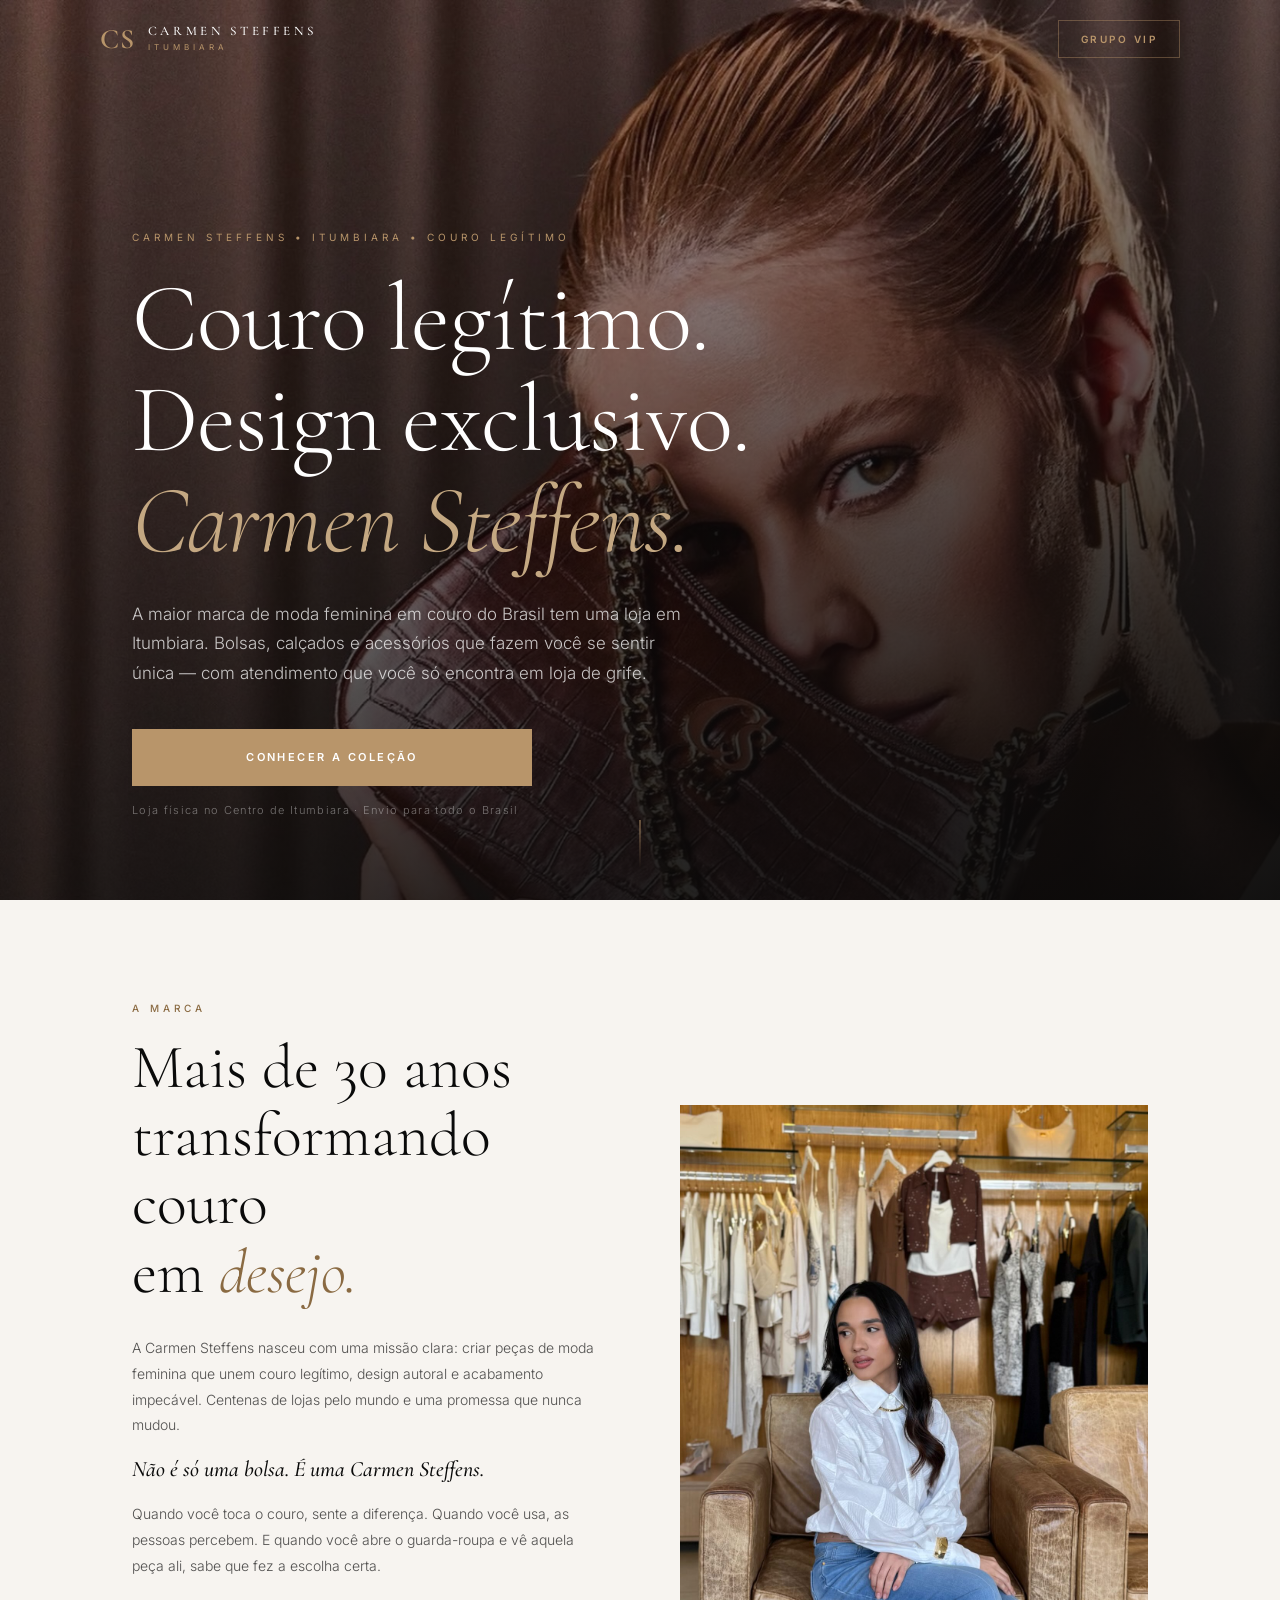
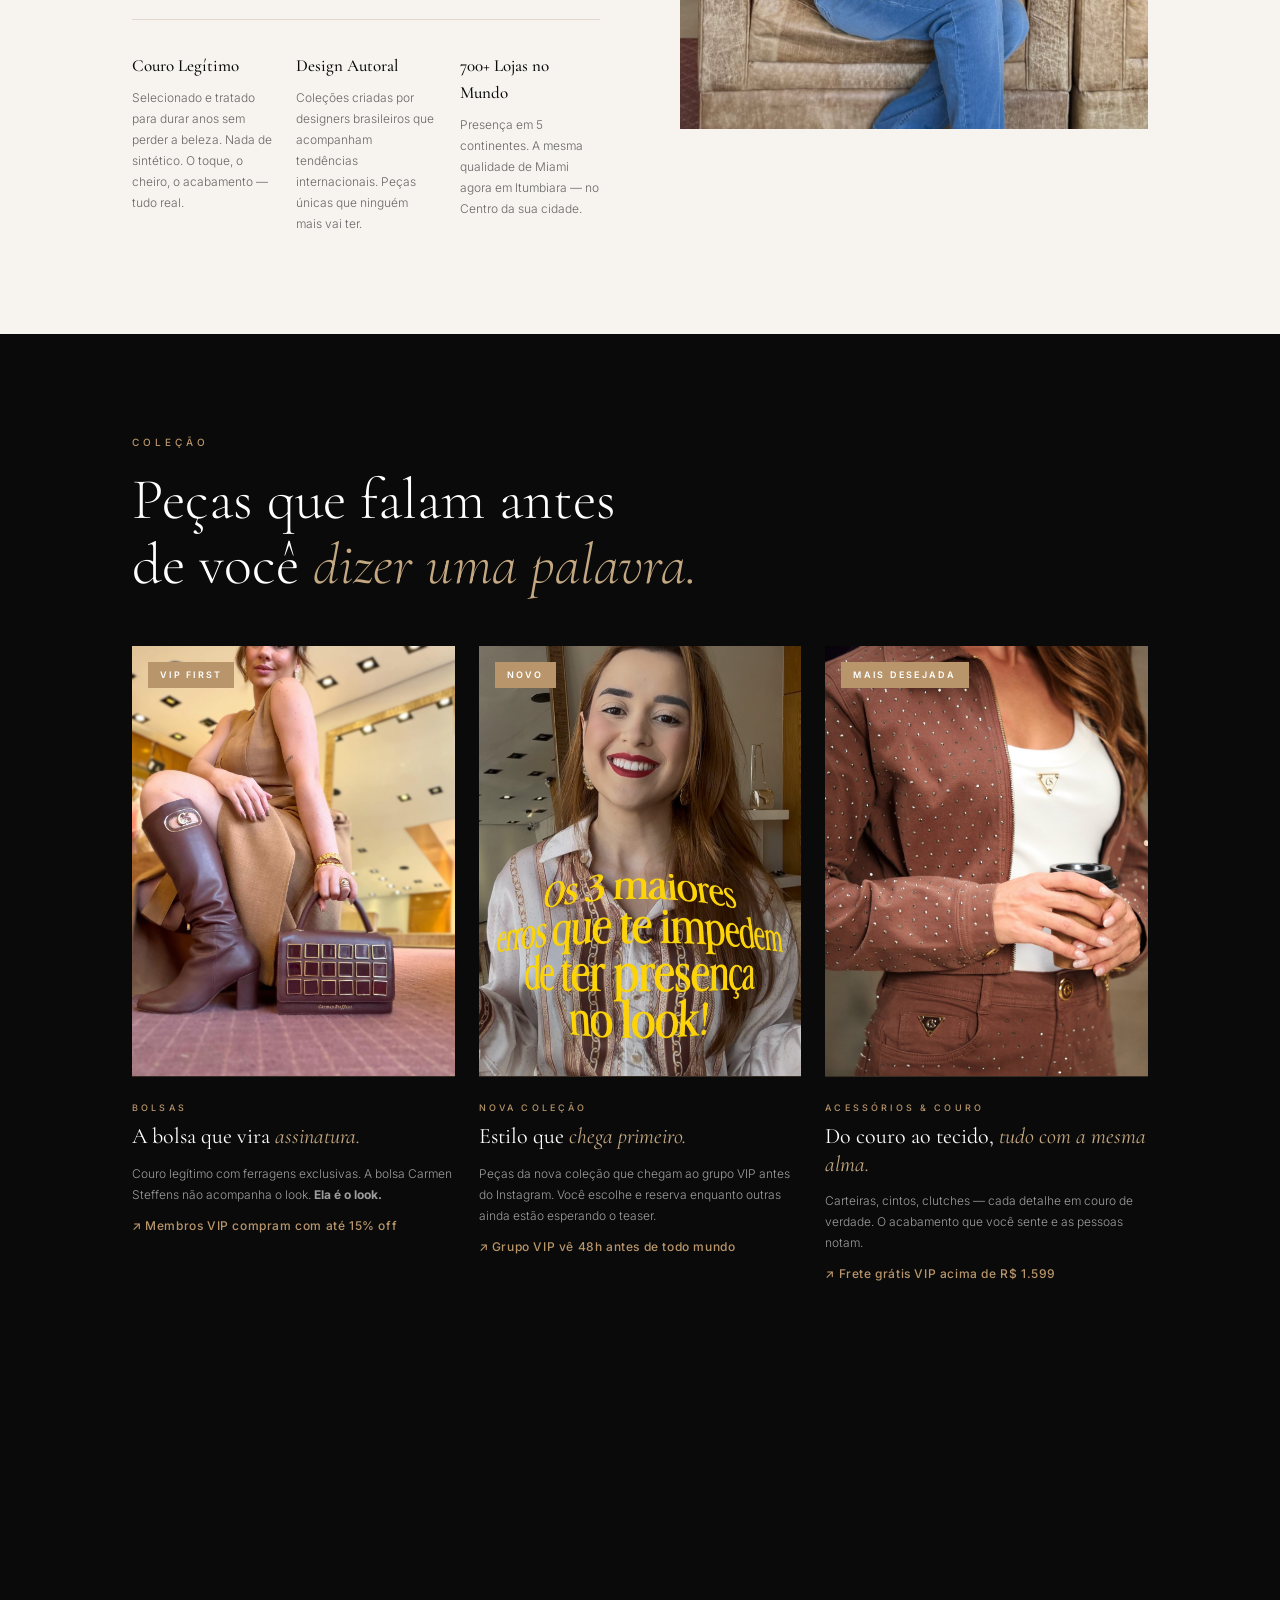
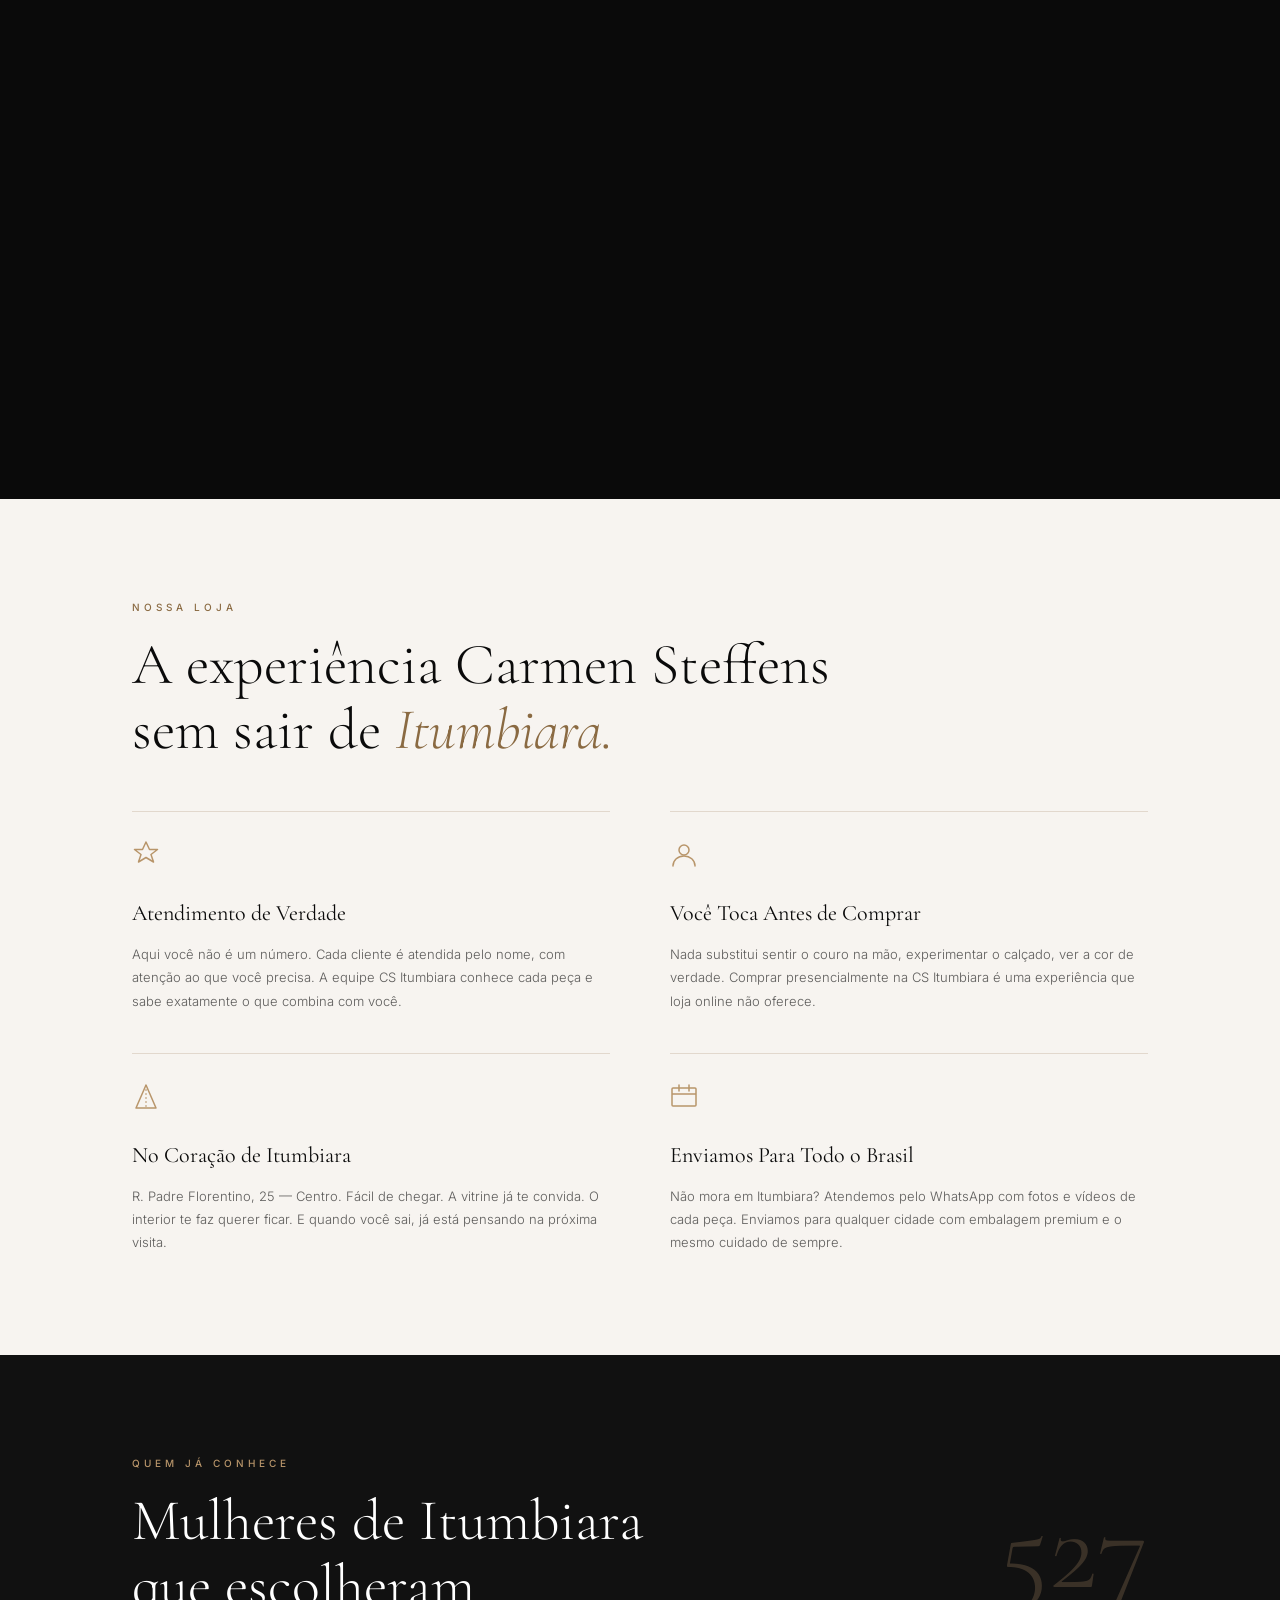
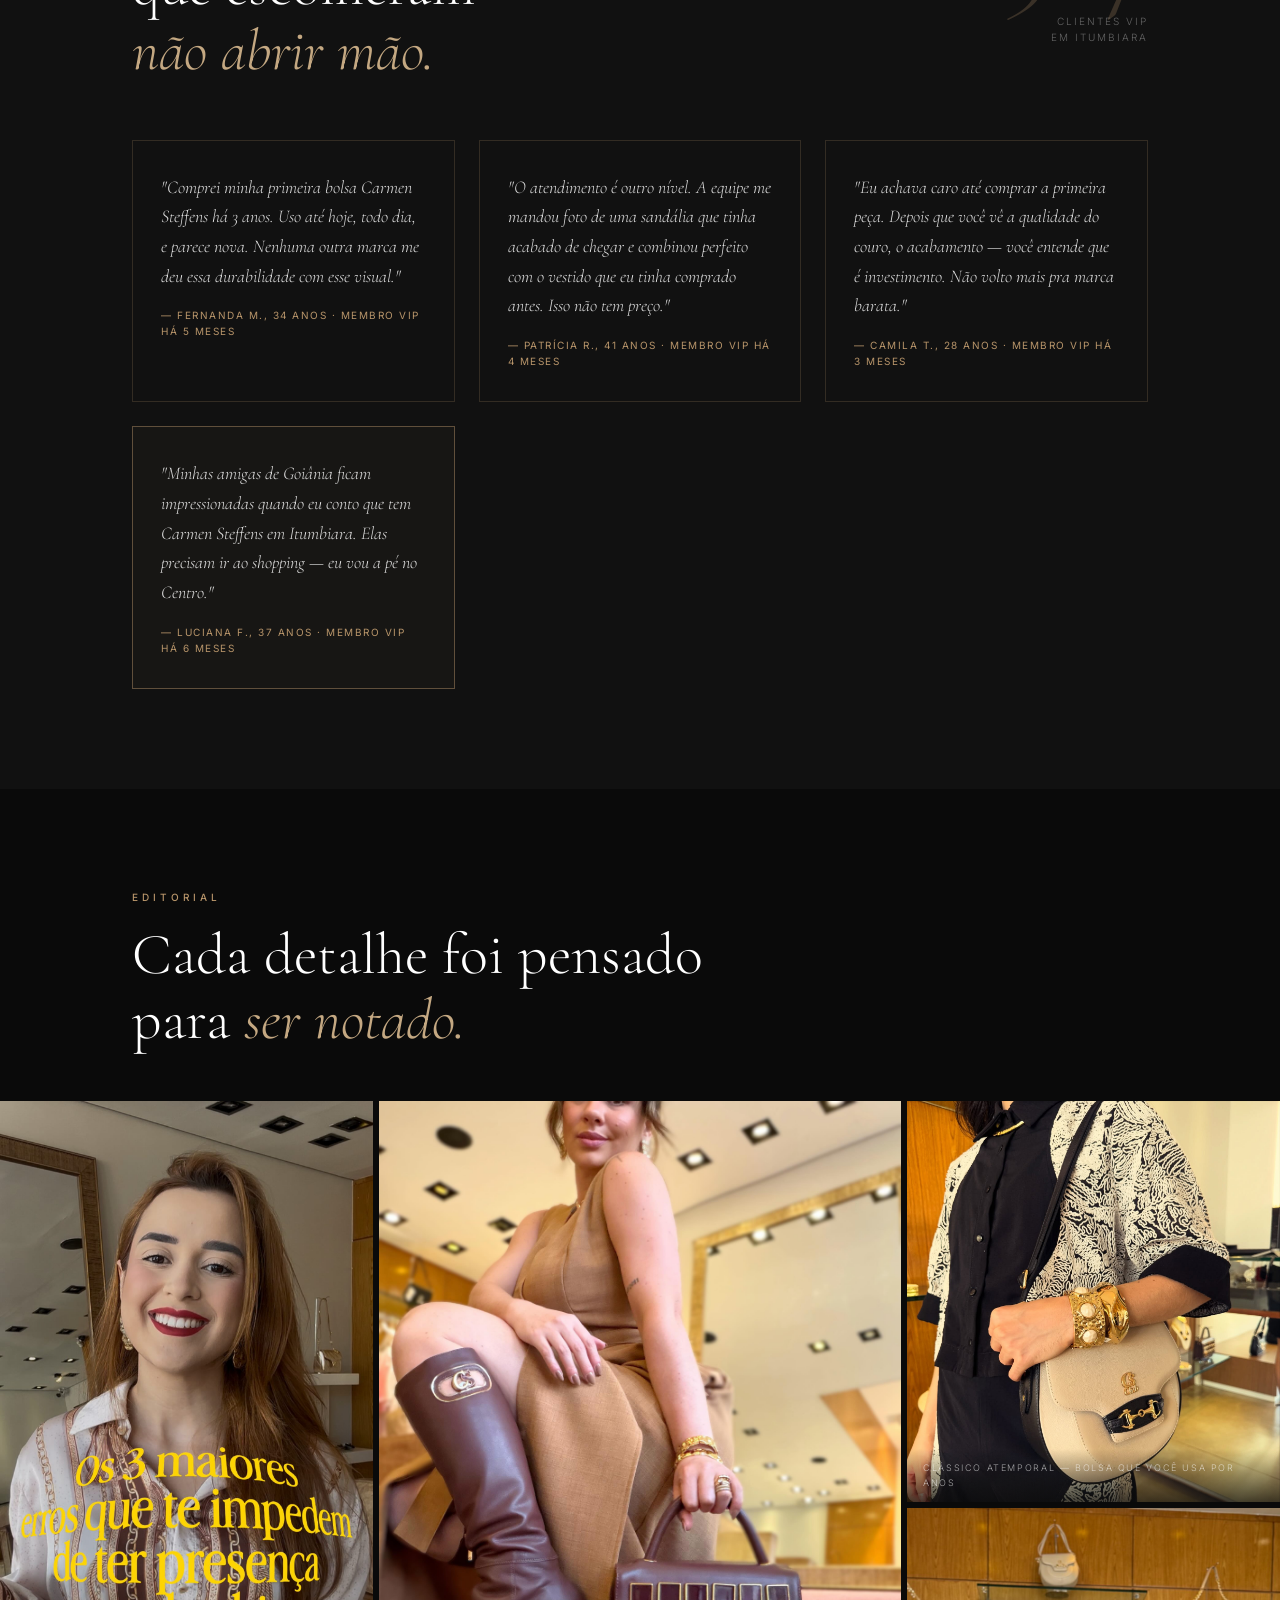
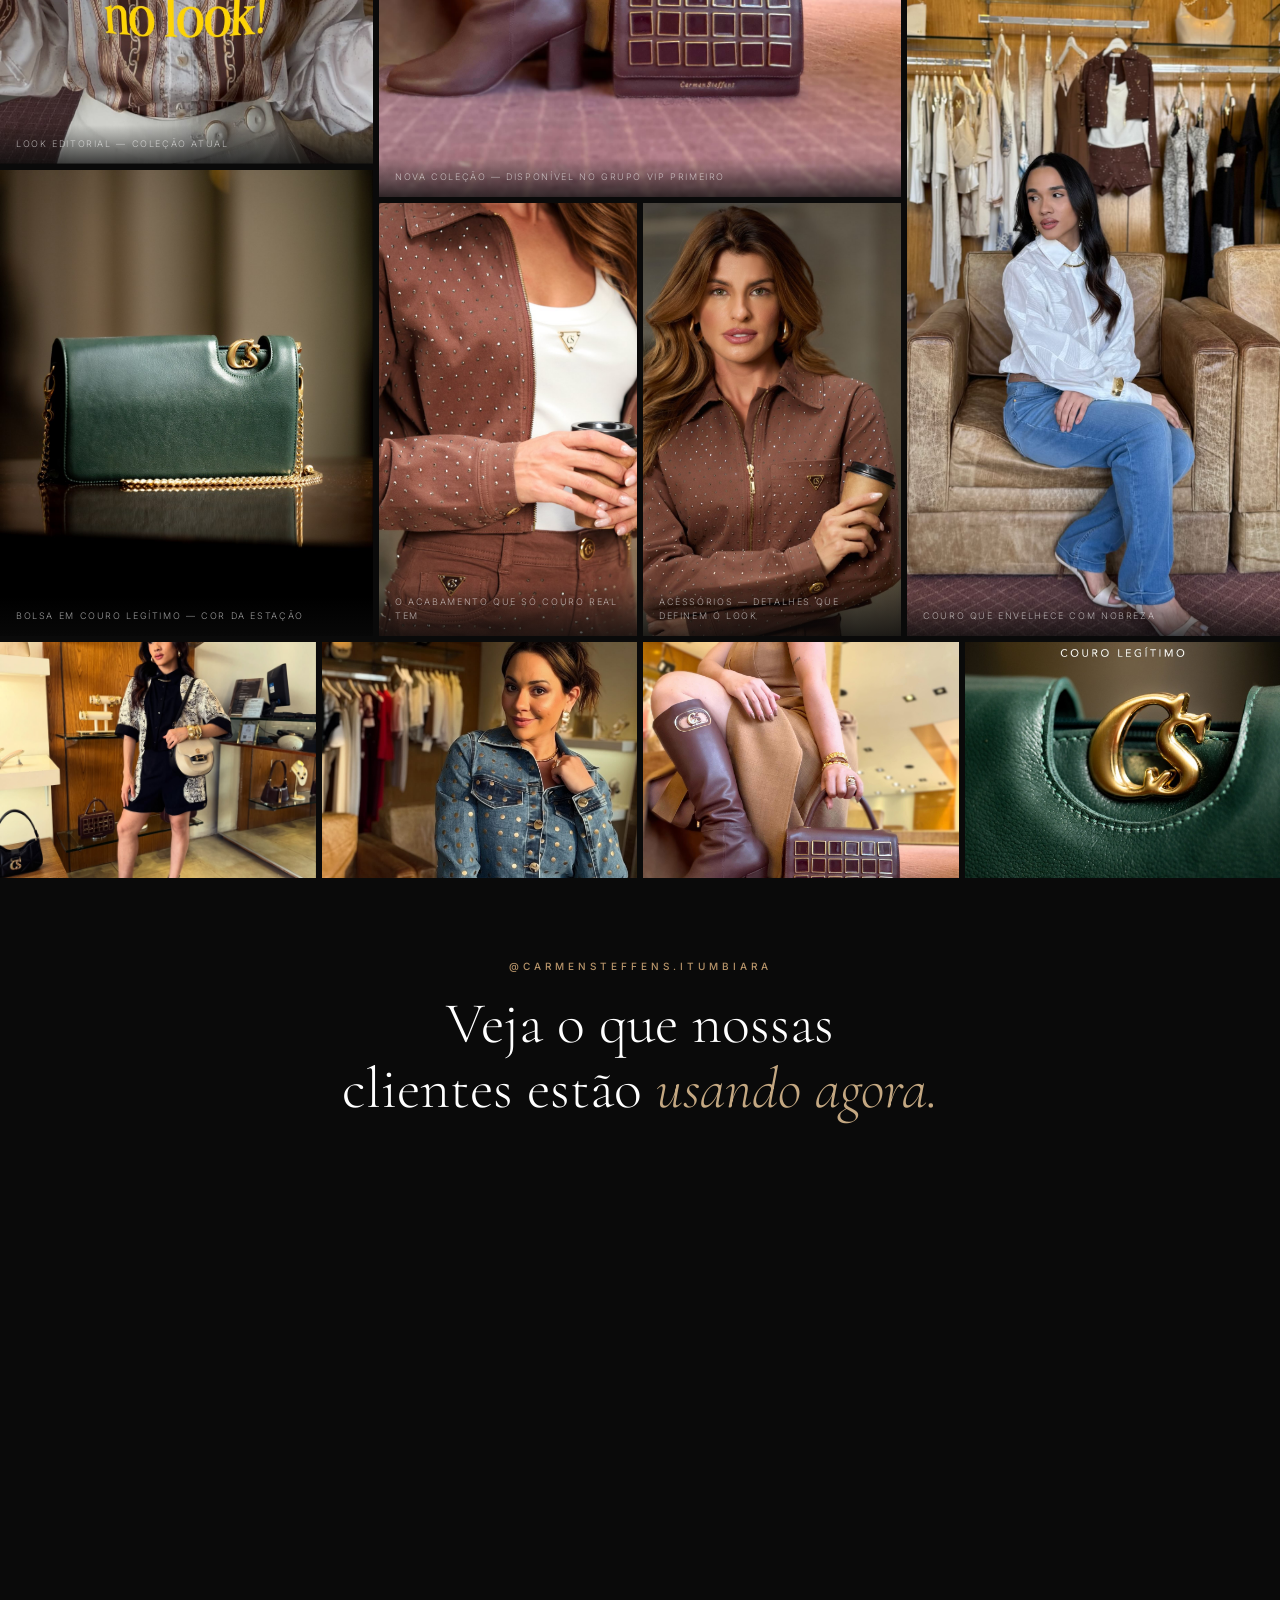
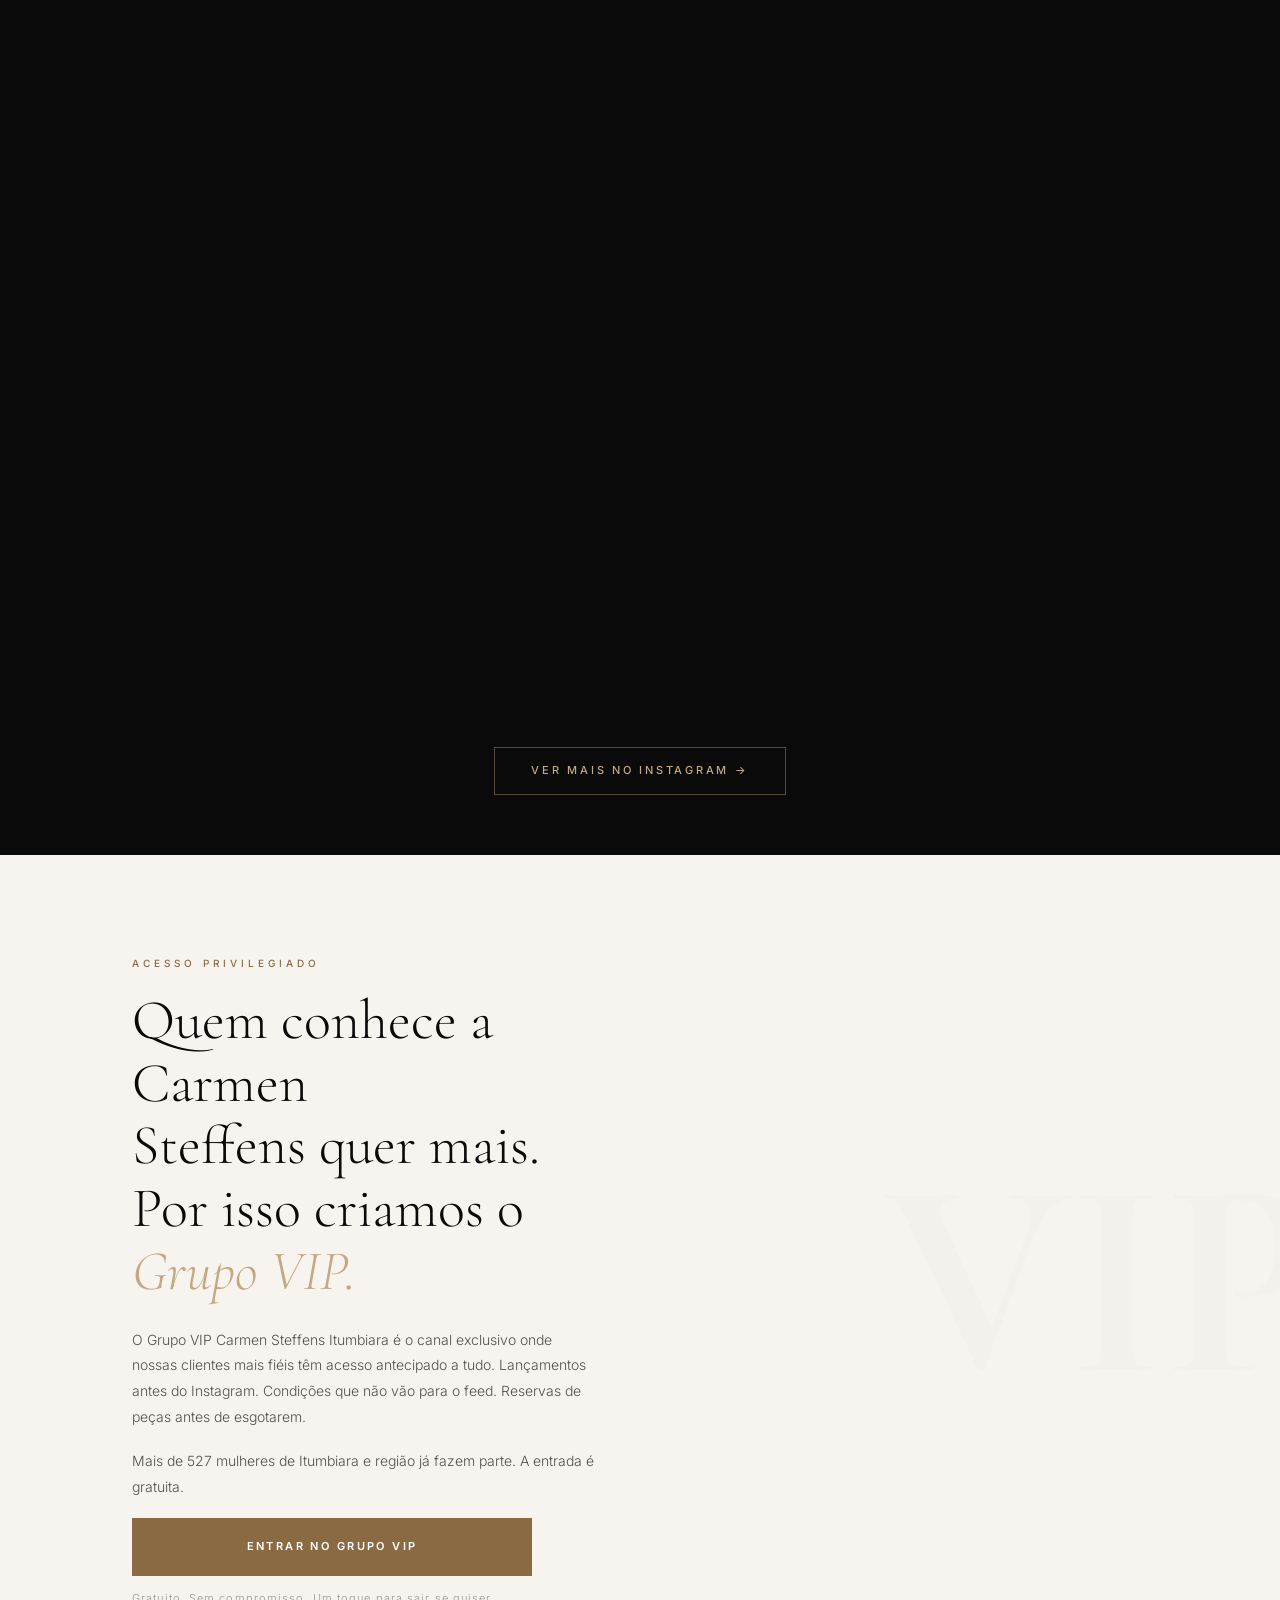
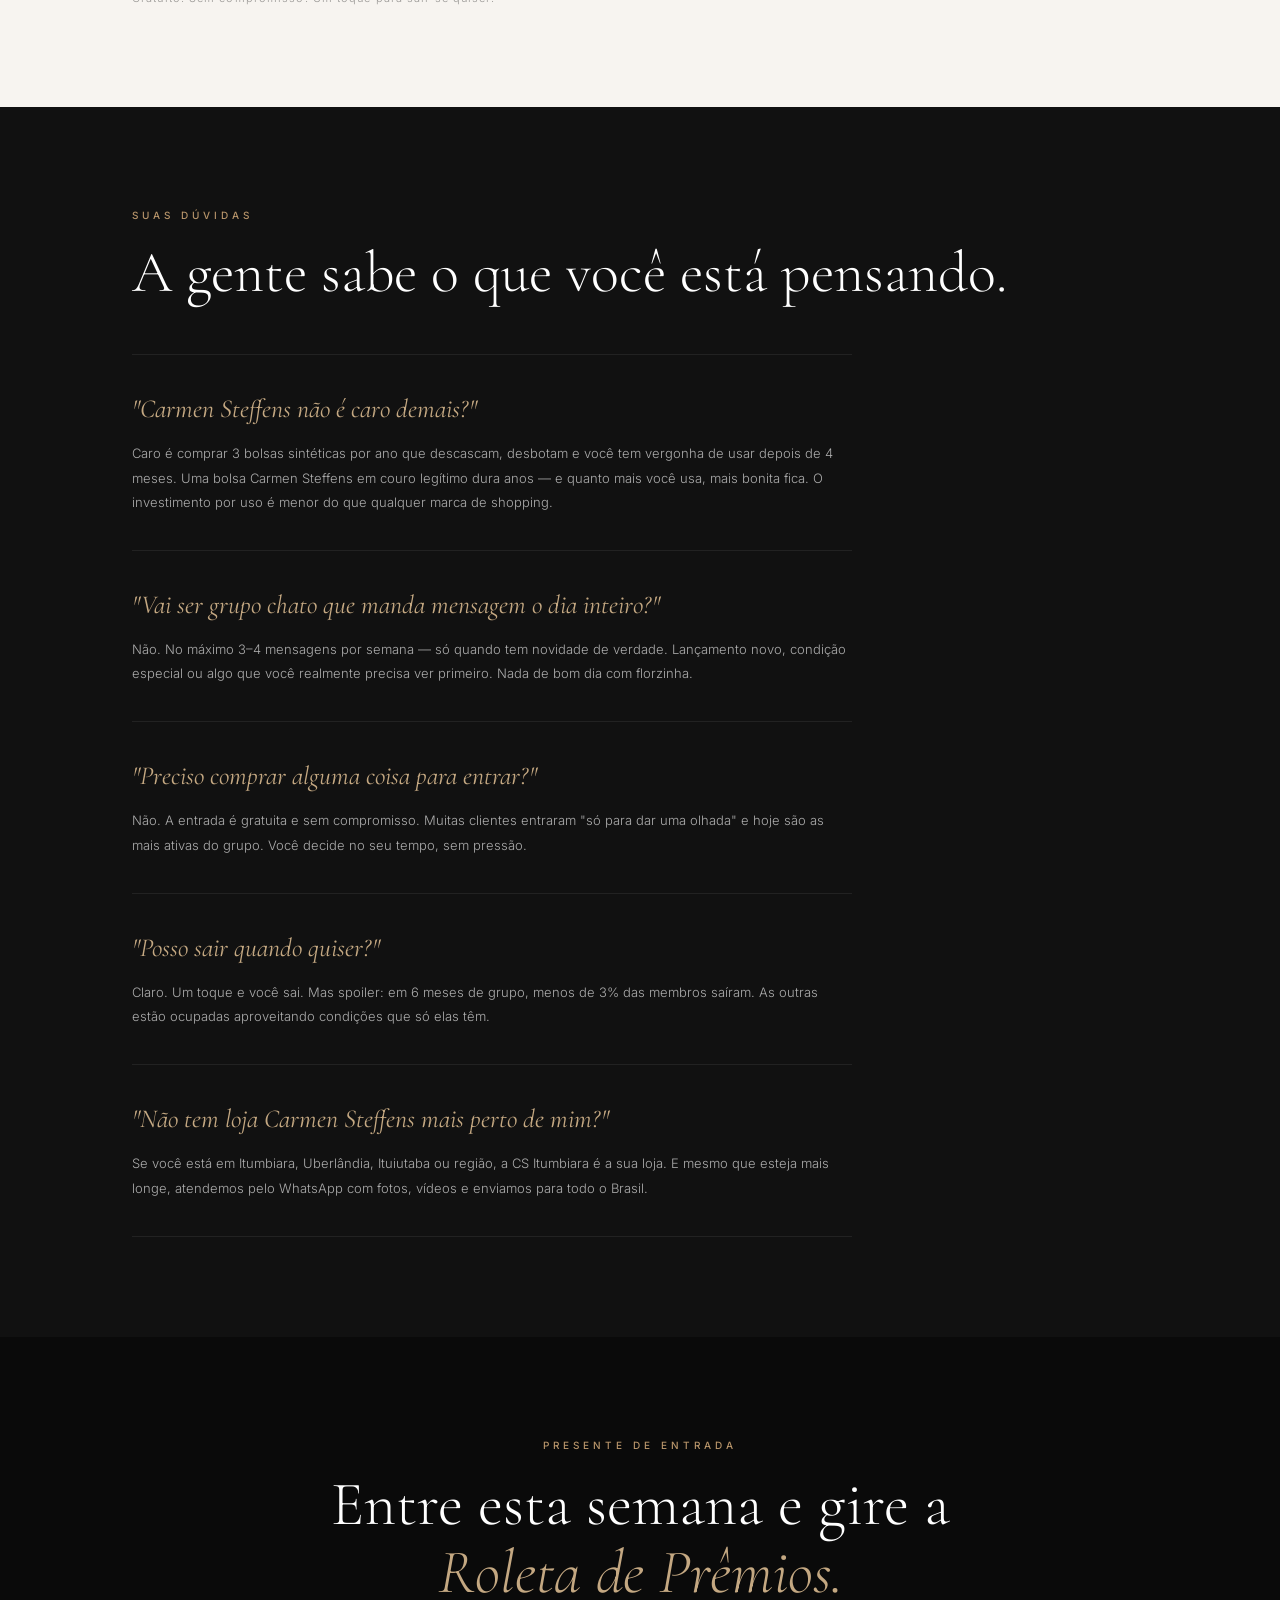
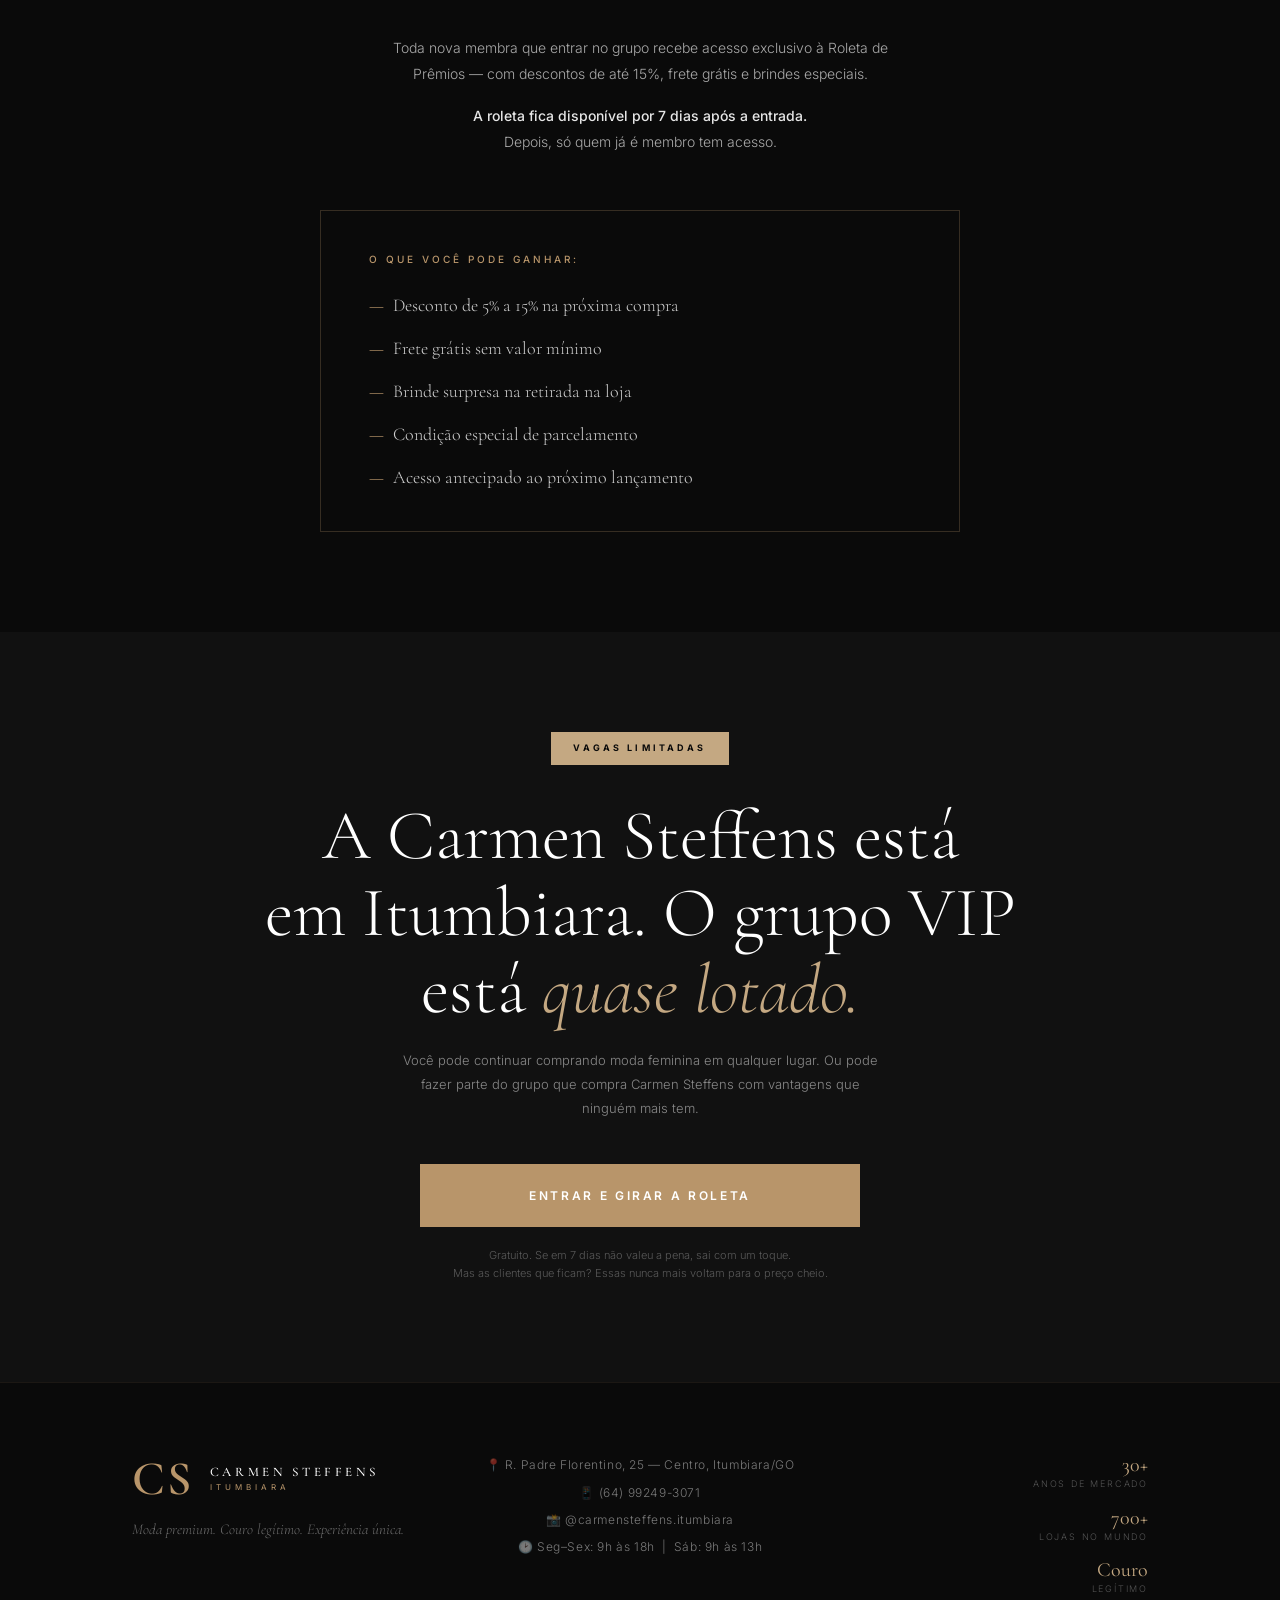
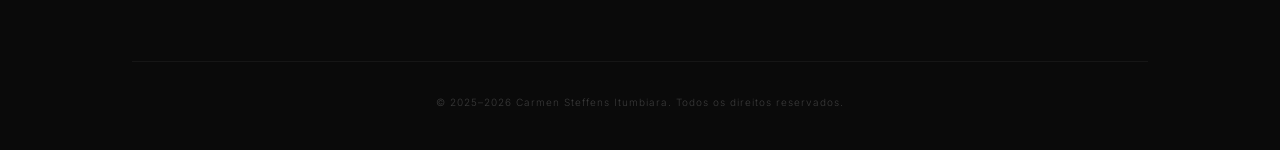
==== index.html @ 107fec05 "feat: enrich landing page with Instagram images and lookbook section - Add 16 new images downloaded " ====
<!DOCTYPE html>
<html lang="pt-BR">
<head>
  <meta charset="UTF-8">
  <meta name="viewport" content="width=device-width, initial-scale=1.0">
  <title>Carmen Steffens Itumbiara — Couro Legítimo. Moda Premium.</title>
  <meta name="description" content="Carmen Steffens Itumbiara. Bolsas, calçados e acessórios em couro legítimo. A maior marca de moda feminina em couro do Brasil agora em Itumbiara/GO.">
  <meta property="og:title" content="Carmen Steffens Itumbiara — Couro Legítimo. Design Exclusivo.">
  <meta property="og:description" content="Não é só uma bolsa. É uma Carmen Steffens. Entre no grupo VIP e compre com vantagens exclusivas.">
  <meta property="og:image" content="images/new-editorial-grande.jpg">
  <meta property="og:type" content="website">
  <link rel="preconnect" href="https://fonts.googleapis.com">
  <link rel="preconnect" href="https://fonts.gstatic.com" crossorigin>
  <link href="https://fonts.googleapis.com/css2?family=Cormorant+Garamond:ital,wght@0,300;0,400;0,500;0,600;0,700;1,300;1,400;1,500&family=Inter:wght@300;400;500;600;700&display=swap" rel="stylesheet">
  <link rel="stylesheet" href="css/style.css">
</head>
<body>

  <!-- NAVBAR -->
  <nav class="navbar" id="navbar">
    <div class="navbar-inner">
      <div class="cs-logo">
        <span class="cs-logo-monogram">CS</span>
        <div class="cs-logo-text">
          <span class="cs-logo-brand">CARMEN STEFFENS</span>
          <span class="cs-logo-city">ITUMBIARA</span>
        </div>
      </div>
      <a href="https://chat.whatsapp.com/LINK_DO_GRUPO" class="btn-nav" target="_blank" rel="noopener">Grupo VIP</a>
    </div>
  </nav>

  <!-- ══ 01 HERO ═══════════════════════════════════════════════ -->
  <section class="hero-full">
    <div class="hero-bg">
      <img src="images/new-editorial-grande.jpg" alt="Carmen Steffens Editorial" class="hero-bg-img">
      <div class="hero-overlay"></div>
    </div>
    <div class="hero-content container">
      <p class="eyebrow">Carmen Steffens &bull; Itumbiara &bull; Couro Legítimo</p>
      <h1 class="hero-headline">
        Couro legítimo.<br>
        Design exclusivo.<br>
        <em>Carmen Steffens.</em>
      </h1>
      <p class="hero-sub">
        A maior marca de moda feminina em couro do Brasil tem uma loja em Itumbiara.
        Bolsas, calçados e acessórios que fazem você se sentir única — com atendimento que você só encontra em loja de grife.
      </p>
      <a href="https://chat.whatsapp.com/LINK_DO_GRUPO" class="btn-cta" onclick="trackCta('hero')" target="_blank" rel="noopener">
        CONHECER A COLEÇÃO
      </a>
      <p class="hero-proof">Loja física no Centro de Itumbiara · Envio para todo o Brasil</p>
    </div>
    <div class="hero-scroll-hint"><span></span></div>
  </section>

  <!-- ══ 02 SOBRE A CS (fundo claro) ══════════════════════════ -->
  <section class="brand-statement brand-statement--light">
    <div class="container">
      <div class="brand-grid">
        <div class="brand-copy">
          <p class="section-label section-label--dark">A marca</p>
          <h2 class="brand-title brand-title--dark">
            Mais de 30 anos<br>
            transformando couro<br>
            em <em>desejo.</em>
          </h2>
          <p class="brand-body brand-body--dark">
            A Carmen Steffens nasceu com uma missão clara: criar peças de moda feminina que unem
            couro legítimo, design autoral e acabamento impecável. Centenas de lojas pelo mundo
            e uma promessa que nunca mudou.
          </p>
          <p class="brand-body brand-body--dark brand-body--highlight">
            Não é só uma bolsa. É uma Carmen Steffens.
          </p>
          <p class="brand-body brand-body--dark">
            Quando você toca o couro, sente a diferença. Quando você usa, as pessoas percebem.
            E quando você abre o guarda-roupa e vê aquela peça ali, sabe que fez a escolha certa.
          </p>
          <div class="brand-details">
            <div class="brand-detail-item">
              <h4>Couro Legítimo</h4>
              <p>Selecionado e tratado para durar anos sem perder a beleza. Nada de sintético. O toque, o cheiro, o acabamento — tudo real.</p>
            </div>
            <div class="brand-detail-item">
              <h4>Design Autoral</h4>
              <p>Coleções criadas por designers brasileiros que acompanham tendências internacionais. Peças únicas que ninguém mais vai ter.</p>
            </div>
            <div class="brand-detail-item">
              <h4>700+ Lojas no Mundo</h4>
              <p>Presença em 5 continentes. A mesma qualidade de Miami agora em Itumbiara — no Centro da sua cidade.</p>
            </div>
          </div>
        </div>
        <div class="brand-image">
          <img src="images/insta-look-05.jpg" alt="Coleção Carmen Steffens Itumbiara">
        </div>
      </div>
    </div>
  </section>

  <!-- ══ 03 PRODUTOS ════════════════════════════════════════════ -->
  <section class="products">
    <div class="container">
      <p class="section-label">Coleção</p>
      <h2 class="section-title">
        Peças que falam antes<br>
        de você <em>dizer uma palavra.</em>
      </h2>
      <div class="products-grid">

        <article class="product-card">
          <div class="product-img-wrap">
            <img src="images/insta-bolsa-principal.jpg" alt="Bolsa CS couro legítimo" loading="lazy">
            <span class="product-badge">VIP FIRST</span>
          </div>
          <div class="product-info">
            <span class="product-category">Bolsas</span>
            <h3>A bolsa que vira <em>assinatura.</em></h3>
            <p>Couro legítimo com ferragens exclusivas. A bolsa Carmen Steffens não acompanha o look. <strong>Ela é o look.</strong></p>
            <p class="product-cta-text">↗ Membros VIP compram com até 15% off</p>
          </div>
        </article>

        <article class="product-card product-card--featured">
          <div class="product-img-wrap">
            <img src="images/insta-look-01.jpg" alt="Look Carmen Steffens Itumbiara" loading="lazy">
            <span class="product-badge">NOVO</span>
          </div>
          <div class="product-info">
            <span class="product-category">Nova Coleção</span>
            <h3>Estilo que <em>chega primeiro.</em></h3>
            <p>Peças da nova coleção que chegam ao grupo VIP antes do Instagram. Você escolhe e reserva enquanto outras ainda estão esperando o teaser.</p>
            <p class="product-cta-text">↗ Grupo VIP vê 48h antes de todo mundo</p>
          </div>
        </article>

        <article class="product-card">
          <div class="product-img-wrap">
            <img src="images/insta-look-02.jpg" alt="Acessórios Carmen Steffens" loading="lazy">
            <span class="product-badge">MAIS DESEJADA</span>
          </div>
          <div class="product-info">
            <span class="product-category">Acessórios &amp; Couro</span>
            <h3>Do couro ao tecido, <em>tudo com a mesma alma.</em></h3>
            <p>Carteiras, cintos, clutches — cada detalhe em couro de verdade. O acabamento que você sente e as pessoas notam.</p>
            <p class="product-cta-text">↗ Frete grátis VIP acima de R$&nbsp;1.599</p>
          </div>
        </article>

        <article class="product-card">
          <div class="product-img-wrap">
            <img src="images/insta-look-04.jpg" alt="Coleção premium Carmen Steffens" loading="lazy">
          </div>
          <div class="product-info">
            <span class="product-category">Premium</span>
            <h3>Investimento que <em>valoriza com o tempo.</em></h3>
            <p>Couro legítimo envelhece com nobreza. Cada peça CS fica mais bonita conforme você usa — não o contrário.</p>
            <p class="product-cta-text">↗ Condição especial de parcelamento para membros</p>
          </div>
        </article>

        <article class="product-card">
          <div class="product-img-wrap">
            <img src="images/new-produto-c.jpg" alt="Carmen Steffens couro natural" loading="lazy">
            <span class="product-badge">EXCLUSIVO</span>
          </div>
          <div class="product-info">
            <span class="product-category">Couro Natural</span>
            <h3>O toque que você <em>não esquece.</em></h3>
            <p>Couro selecionado e tratado com processo artesanal. Cada peça é única — com variações naturais que comprovam a autenticidade.</p>
            <p class="product-cta-text">↗ Experimente na loja ou veja pelo WhatsApp</p>
          </div>
        </article>

        <article class="product-card">
          <div class="product-img-wrap">
            <img src="images/insta-look-05.jpg" alt="Carmen Steffens calçados" loading="lazy">
          </div>
          <div class="product-info">
            <span class="product-category">Calçados</span>
            <h3>Cada passo com <em>mais confiança.</em></h3>
            <p>Calçados Carmen Steffens combinam couro legítimo com conforto real. Do salto ao flat, todas com o mesmo acabamento de grife.</p>
            <p class="product-cta-text">↗ Experimente na loja — R. Padre Florentino, 25</p>
          </div>
        </article>

      </div>
    </div>
  </section>

  <!-- ══ 04 POR QUE CS ITUMBIARA (fundo claro) ════════════════ -->
  <section class="why-cs why-cs--light">
    <div class="container">
      <p class="section-label section-label--dark">Nossa loja</p>
      <h2 class="section-title section-title--dark">
        A experiência Carmen Steffens<br>
        sem sair de <em class="em--warm">Itumbiara.</em>
      </h2>
      <div class="why-grid">
        <div class="why-card why-card--dark">
          <div class="why-icon">
            <svg width="28" height="28" viewBox="0 0 28 28" fill="none"><path d="M14 2L10.5 9.5H2.5L9 14.5L6.5 22L14 17.5L21.5 22L19 14.5L25.5 9.5H17.5L14 2Z" stroke="#B8956A" stroke-width="1.5" stroke-linejoin="round"/></svg>
          </div>
          <h3>Atendimento de Verdade</h3>
          <p>Aqui você não é um número. Cada cliente é atendida pelo nome, com atenção ao que você precisa. A equipe CS Itumbiara conhece cada peça e sabe exatamente o que combina com você.</p>
        </div>
        <div class="why-card why-card--dark">
          <div class="why-icon">
            <svg width="28" height="28" viewBox="0 0 28 28" fill="none"><circle cx="14" cy="10" r="5" stroke="#B8956A" stroke-width="1.5"/><path d="M3 26C3 20 7.9 16 14 16C20.1 16 25 20 25 26" stroke="#B8956A" stroke-width="1.5" stroke-linecap="round"/></svg>
          </div>
          <h3>Você Toca Antes de Comprar</h3>
          <p>Nada substitui sentir o couro na mão, experimentar o calçado, ver a cor de verdade. Comprar presencialmente na CS Itumbiara é uma experiência que loja online não oferece.</p>
        </div>
        <div class="why-card why-card--dark">
          <div class="why-icon">
            <svg width="28" height="28" viewBox="0 0 28 28" fill="none"><path d="M14 3L4 26H24L14 3Z" stroke="#B8956A" stroke-width="1.5" stroke-linejoin="round"/><line x1="14" y1="3" x2="14" y2="26" stroke="#B8956A" stroke-width="1" stroke-dasharray="2 2"/></svg>
          </div>
          <h3>No Coração de Itumbiara</h3>
          <p>R. Padre Florentino, 25 — Centro. Fácil de chegar. A vitrine já te convida. O interior te faz querer ficar. E quando você sai, já está pensando na próxima visita.</p>
        </div>
        <div class="why-card why-card--dark">
          <div class="why-icon">
            <svg width="28" height="28" viewBox="0 0 28 28" fill="none"><rect x="2" y="6" width="24" height="18" rx="1" stroke="#B8956A" stroke-width="1.5"/><path d="M2 12H26" stroke="#B8956A" stroke-width="1.5"/><path d="M9 3V9M19 3V9" stroke="#B8956A" stroke-width="1.5" stroke-linecap="round"/></svg>
          </div>
          <h3>Enviamos Para Todo o Brasil</h3>
          <p>Não mora em Itumbiara? Atendemos pelo WhatsApp com fotos e vídeos de cada peça. Enviamos para qualquer cidade com embalagem premium e o mesmo cuidado de sempre.</p>
        </div>
      </div>
    </div>
  </section>

  <!-- ══ 05 PROVA SOCIAL ════════════════════════════════════════ -->
  <section class="social-proof">
    <div class="container">
      <p class="section-label">Quem já conhece</p>
      <div class="proof-headline-row">
        <h2 class="section-title proof-title">
          Mulheres de Itumbiara<br>
          que escolheram<br>
          <em>não abrir mão.</em>
        </h2>
        <div class="proof-number">
          <span class="proof-big-num">527</span>
          <span class="proof-big-label">clientes VIP<br>em Itumbiara</span>
        </div>
      </div>
      <div class="testimonials-grid">
        <div class="testimonial-card">
          <blockquote>"Comprei minha primeira bolsa Carmen Steffens há 3 anos. Uso até hoje, todo dia, e parece nova. Nenhuma outra marca me deu essa durabilidade com esse visual."</blockquote>
          <cite>— Fernanda M., 34 anos · Membro VIP há 5 meses</cite>
        </div>
        <div class="testimonial-card">
          <blockquote>"O atendimento é outro nível. A equipe me mandou foto de uma sandália que tinha acabado de chegar e combinou perfeito com o vestido que eu tinha comprado antes. Isso não tem preço."</blockquote>
          <cite>— Patrícia R., 41 anos · Membro VIP há 4 meses</cite>
        </div>
        <div class="testimonial-card">
          <blockquote>"Eu achava caro até comprar a primeira peça. Depois que você vê a qualidade do couro, o acabamento — você entende que é investimento. Não volto mais pra marca barata."</blockquote>
          <cite>— Camila T., 28 anos · Membro VIP há 3 meses</cite>
        </div>
        <div class="testimonial-card testimonial-card--highlight">
          <blockquote>"Minhas amigas de Goiânia ficam impressionadas quando eu conto que tem Carmen Steffens em Itumbiara. Elas precisam ir ao shopping — eu vou a pé no Centro."</blockquote>
          <cite>— Luciana F., 37 anos · Membro VIP há 6 meses</cite>
        </div>
      </div>
    </div>
  </section>

  <!-- ══ 06 GALERIA EDITORIAL (8 fotos) ════════════════════════ -->
  <section class="gallery-editorial">
    <div class="container gallery-editorial-header">
      <p class="section-label">Editorial</p>
      <h2 class="section-title">
        Cada detalhe foi pensado<br>
        para <em>ser notado.</em>
      </h2>
    </div>
    <div class="gallery-mega-grid">
      <!-- Coluna esquerda: 1 tall + 1 -->
      <div class="gmg-col gmg-col--left">
        <figure class="gmg-item gmg-item--tall">
          <img src="images/insta-look-01.jpg" alt="Editorial Carmen Steffens" loading="lazy">
          <figcaption>Look editorial — Coleção atual</figcaption>
        </figure>
        <figure class="gmg-item">
          <img src="images/gallery-01-bolsa-verde.jpg" alt="Bolsa verde couro legítimo" loading="lazy">
          <figcaption>Bolsa em couro legítimo — cor da estação</figcaption>
        </figure>
      </div>
      <!-- Centro: 1 wide + 2 -->
      <div class="gmg-col gmg-col--center">
        <figure class="gmg-item gmg-item--wide">
          <img src="images/insta-bolsa-principal.jpg" alt="Nova Coleção CS Itumbiara" loading="lazy">
          <figcaption>Nova Coleção — disponível no grupo VIP primeiro</figcaption>
        </figure>
        <div class="gmg-row">
          <figure class="gmg-item">
            <img src="images/insta-look-02.jpg" alt="Detalhe couro CS" loading="lazy">
            <figcaption>O acabamento que só couro real tem</figcaption>
          </figure>
          <figure class="gmg-item">
            <img src="images/insta-look-03.jpg" alt="Acessórios CS" loading="lazy">
            <figcaption>Acessórios — detalhes que definem o look</figcaption>
          </figure>
        </div>
      </div>
      <!-- Coluna direita: 1 + 1 tall -->
      <div class="gmg-col gmg-col--right">
        <figure class="gmg-item">
          <img src="images/gallery-05-bolsa-bege.jpg" alt="Bolsa bege CS" loading="lazy">
          <figcaption>Clássico atemporal — bolsa que você usa por anos</figcaption>
        </figure>
        <figure class="gmg-item gmg-item--tall">
          <img src="images/insta-look-05.jpg" alt="Coleção premium CS" loading="lazy">
          <figcaption>Couro que envelhece com nobreza</figcaption>
        </figure>
      </div>
    </div>
    <div class="gallery-life-strip">
      <figure class="gls-item">
        <img src="images/gallery-04-lifestyle-loja.jpg" alt="Experiência Carmen Steffens Itumbiara" loading="lazy">
      </figure>
      <figure class="gls-item">
        <img src="images/insta-look-04.jpg" alt="Look exclusivo CS" loading="lazy">
      </figure>
      <figure class="gls-item">
        <img src="images/new-colecao-destaque.jpg" alt="Destaque da coleção" loading="lazy">
      </figure>
      <figure class="gls-item">
        <img src="images/gallery-06-logo-cs.jpg" alt="Carmen Steffens — Couro Legítimo" loading="lazy">
      </figure>
    </div>
  </section>

  <!-- ══ 06b LOOKBOOK INSTAGRAM ═════════════════════════════════ -->
  <section class="lookbook">
    <div class="container lookbook-header">
      <p class="section-label">@carmensteffens.itumbiara</p>
      <h2 class="section-title">
        Veja o que nossas<br>
        clientes estão <em>usando agora.</em>
      </h2>
    </div>
    <div class="lookbook-grid">
      <figure class="lbk-item">
        <img src="images/insta-vitrine-01.jpg" alt="Carmen Steffens Itumbiara" loading="lazy">
        <div class="lbk-overlay"><span>Ver no Instagram ↗</span></div>
      </figure>
      <figure class="lbk-item lbk-item--tall">
        <img src="images/new-produto-e.jpg" alt="Carmen Steffens couro" loading="lazy">
        <div class="lbk-overlay"><span>Ver no Instagram ↗</span></div>
      </figure>
      <figure class="lbk-item">
        <img src="images/insta-vitrine-02.jpg" alt="Carmen Steffens produto" loading="lazy">
        <div class="lbk-overlay"><span>Ver no Instagram ↗</span></div>
      </figure>
      <figure class="lbk-item lbk-item--wide">
        <img src="images/new-editorial-grande.jpg" alt="Carmen Steffens editorial" loading="lazy">
        <div class="lbk-overlay"><span>Ver no Instagram ↗</span></div>
      </figure>
      <figure class="lbk-item">
        <img src="images/gallery-03-detalhe-jaqueta.jpg" alt="Detalhe couro CS" loading="lazy">
        <div class="lbk-overlay"><span>Ver no Instagram ↗</span></div>
      </figure>
      <figure class="lbk-item">
        <img src="images/new-produto-d.jpg" alt="Acessórios Carmen Steffens" loading="lazy">
        <div class="lbk-overlay"><span>Ver no Instagram ↗</span></div>
      </figure>
      <figure class="lbk-item lbk-item--tall">
        <img src="images/gallery-02-editorial-modelo.jpg" alt="Look Carmen Steffens" loading="lazy">
        <div class="lbk-overlay"><span>Ver no Instagram ↗</span></div>
      </figure>
      <figure class="lbk-item">
        <img src="images/insta-vitrine-03.jpg" alt="Carmen Steffens vitrine" loading="lazy">
        <div class="lbk-overlay"><span>Ver no Instagram ↗</span></div>
      </figure>
    </div>
    <div class="lookbook-cta">
      <a href="https://www.instagram.com/carmensteffens.itumbiara" class="btn-ghost" target="_blank" rel="noopener">
        Ver mais no Instagram →
      </a>
    </div>
  </section>

  <!-- ══ 07 EXPERIÊNCIA VIP (fundo claro) ══════════════════════ -->
  <section class="vip-experience vip-experience--light">
    <div class="container">
      <div class="vip-inner">
        <div class="vip-copy">
          <p class="section-label section-label--dark">Acesso privilegiado</p>
          <h2 class="vip-title vip-title--dark">
            Quem conhece a Carmen<br>
            Steffens quer mais.<br>
            Por isso criamos o<br>
            <em class="em--warm">Grupo VIP.</em>
          </h2>
          <p class="vip-body vip-body--dark">
            O Grupo VIP Carmen Steffens Itumbiara é o canal exclusivo onde nossas clientes
            mais fiéis têm acesso antecipado a tudo. Lançamentos antes do Instagram.
            Condições que não vão para o feed. Reservas de peças antes de esgotarem.
          </p>
          <p class="vip-body vip-body--dark">
            Mais de 527 mulheres de Itumbiara e região já fazem parte. A entrada é gratuita.
          </p>
          <a href="https://chat.whatsapp.com/LINK_DO_GRUPO" class="btn-cta btn-cta--warm" onclick="trackCta('vip')" target="_blank" rel="noopener">
            ENTRAR NO GRUPO VIP
          </a>
          <p class="vip-microcopy">Gratuito. Sem compromisso. Um toque para sair se quiser.</p>
        </div>
        <div class="vip-benefits">
          <div class="vip-benefit-item"><span class="vip-check">✓</span><span>Lançamentos 48h antes do Instagram</span></div>
          <div class="vip-benefit-item"><span class="vip-check">✓</span><span>Descontos de até 15% exclusivos do grupo</span></div>
          <div class="vip-benefit-item"><span class="vip-check">✓</span><span>Frete grátis em compras acima de R$&nbsp;1.599</span></div>
          <div class="vip-benefit-item"><span class="vip-check">✓</span><span>Reserva de peças antes de esgotarem</span></div>
          <div class="vip-benefit-item"><span class="vip-check">✓</span><span>Atendimento direto com a equipe CS</span></div>
          <div class="vip-benefit-item"><span class="vip-check">✓</span><span>Ofertas relâmpago só para membros</span></div>
          <div class="vip-benefit-item"><span class="vip-check">✓</span><span>Convites para eventos e lançamentos na loja</span></div>
        </div>
      </div>
    </div>
  </section>

  <!-- ══ 08 ANTI-OBJEÇÃO ════════════════════════════════════════ -->
  <section class="anti-objection">
    <div class="container">
      <p class="section-label">Suas dúvidas</p>
      <h2 class="section-title" style="margin-bottom:48px">A gente sabe o que você está pensando.</h2>
      <div class="ao-grid">
        <div class="ao-card">
          <p class="ao-question">"Carmen Steffens não é caro demais?"</p>
          <p class="ao-answer">Caro é comprar 3 bolsas sintéticas por ano que descascam, desbotam e você tem vergonha de usar depois de 4 meses. Uma bolsa Carmen Steffens em couro legítimo dura anos — e quanto mais você usa, mais bonita fica. O investimento por uso é menor do que qualquer marca de shopping.</p>
        </div>
        <div class="ao-card">
          <p class="ao-question">"Vai ser grupo chato que manda mensagem o dia inteiro?"</p>
          <p class="ao-answer">Não. No máximo 3–4 mensagens por semana — só quando tem novidade de verdade. Lançamento novo, condição especial ou algo que você realmente precisa ver primeiro. Nada de bom dia com florzinha.</p>
        </div>
        <div class="ao-card">
          <p class="ao-question">"Preciso comprar alguma coisa para entrar?"</p>
          <p class="ao-answer">Não. A entrada é gratuita e sem compromisso. Muitas clientes entraram "só para dar uma olhada" e hoje são as mais ativas do grupo. Você decide no seu tempo, sem pressão.</p>
        </div>
        <div class="ao-card">
          <p class="ao-question">"Posso sair quando quiser?"</p>
          <p class="ao-answer">Claro. Um toque e você sai. Mas spoiler: em 6 meses de grupo, menos de 3% das membros saíram. As outras estão ocupadas aproveitando condições que só elas têm.</p>
        </div>
        <div class="ao-card">
          <p class="ao-question">"Não tem loja Carmen Steffens mais perto de mim?"</p>
          <p class="ao-answer">Se você está em Itumbiara, Uberlândia, Ituiutaba ou região, a CS Itumbiara é a sua loja. E mesmo que esteja mais longe, atendemos pelo WhatsApp com fotos, vídeos e enviamos para todo o Brasil.</p>
        </div>
      </div>
    </div>
  </section>

  <!-- ══ 09 BÔNUS / ROLETA ══════════════════════════════════════ -->
  <section class="bonus">
    <div class="container">
      <div class="bonus-inner">
        <p class="section-label">Presente de entrada</p>
        <h2 class="bonus-title">Entre esta semana e gire a <em>Roleta de Prêmios.</em></h2>
        <p class="bonus-desc">Toda nova membra que entrar no grupo recebe acesso exclusivo à Roleta de Prêmios — com descontos de até 15%, frete grátis e brindes especiais.</p>
        <p class="bonus-desc"><strong>A roleta fica disponível por 7 dias após a entrada.</strong><br>Depois, só quem já é membro tem acesso.</p>
        <div class="bonus-prizes">
          <p class="bonus-prizes-title">O que você pode ganhar:</p>
          <ul>
            <li class="bonus-prize-item">Desconto de 5% a 15% na próxima compra</li>
            <li class="bonus-prize-item">Frete grátis sem valor mínimo</li>
            <li class="bonus-prize-item">Brinde surpresa na retirada na loja</li>
            <li class="bonus-prize-item">Condição especial de parcelamento</li>
            <li class="bonus-prize-item">Acesso antecipado ao próximo lançamento</li>
          </ul>
        </div>
      </div>
    </div>
  </section>

  <!-- ══ 10 CTA FINAL ═══════════════════════════════════════════ -->
  <section class="cta-final">
    <div class="container">
      <div class="urgency-badge">VAGAS LIMITADAS</div>
      <h2 class="cta-final-title">
        A Carmen Steffens está<br>
        em Itumbiara. O grupo VIP<br>
        está <em>quase lotado.</em>
      </h2>
      <p class="cta-final-sub">
        Você pode continuar comprando moda feminina em qualquer lugar.
        Ou pode fazer parte do grupo que compra Carmen Steffens com vantagens que ninguém mais tem.
      </p>
      <a href="https://chat.whatsapp.com/LINK_DO_GRUPO" class="btn-cta btn-cta-final" onclick="trackCta('cta-final')" target="_blank" rel="noopener">
        ENTRAR E GIRAR A ROLETA
      </a>
      <p class="cta-guarantee">
        Gratuito. Se em 7 dias não valeu a pena, sai com um toque.<br>
        Mas as clientes que ficam? Essas nunca mais voltam para o preço cheio.
      </p>
    </div>
  </section>

  <!-- ══ 11 FOOTER ══════════════════════════════════════════════ -->
  <footer class="footer">
    <div class="container footer-inner">
      <div class="footer-logo-block">
        <div class="cs-logo cs-logo--footer">
          <span class="cs-logo-monogram cs-logo-monogram--lg">CS</span>
          <div class="cs-logo-text">
            <span class="cs-logo-brand">CARMEN STEFFENS</span>
            <span class="cs-logo-city">ITUMBIARA</span>
          </div>
        </div>
        <p class="footer-tagline">Moda premium. Couro legítimo. Experiência única.</p>
      </div>
      <div class="footer-info-block">
        <address class="footer-address">
          <span>&#128205; R. Padre Florentino, 25 — Centro, Itumbiara/GO</span>
          <span>&#128241; (64) 99249-3071</span>
          <span>&#128248; @carmensteffens.itumbiara</span>
          <span>&#128337; Seg–Sex: 9h às 18h &nbsp;|&nbsp; Sáb: 9h às 13h</span>
        </address>
      </div>
      <div class="footer-trust">
        <div class="footer-trust-item"><strong>30+</strong><span>anos de mercado</span></div>
        <div class="footer-trust-item"><strong>700+</strong><span>lojas no mundo</span></div>
        <div class="footer-trust-item"><strong>Couro</strong><span>legítimo</span></div>
      </div>
      <p class="footer-copy">&copy; 2025–2026 Carmen Steffens Itumbiara. Todos os direitos reservados.</p>
    </div>
  </footer>

  <script>
    function trackCta(loc) {
      if (typeof fbq !== 'undefined') fbq('track', 'Lead', { content_name: 'grupo-vip-whatsapp', content_category: loc });
    }
    var navbar = document.getElementById('navbar');
    window.addEventListener('scroll', function() {
      navbar.classList.toggle('navbar--scrolled', window.scrollY > 60);
    }, { passive: true });
    var io = new IntersectionObserver(function(entries) {
      entries.forEach(function(e) { if (e.isIntersecting) e.target.classList.add('visible'); });
    }, { threshold: 0.08 });
    document.querySelectorAll('.why-card, .product-card, .testimonial-card, .ao-card, .vip-benefit-item, .brand-detail-item, .gmg-item, .gls-item, .lbk-item').forEach(function(el) {
      el.classList.add('reveal'); io.observe(el);
    });
  </script>
</body>
</html>
---- css/style.css ----
/* ============================================================
   CARMEN STEFFENS ITUMBIARA — LANDING PAGE ALTA CONVERSÃO V3
   Strategy: Brand + Products First, VIP Group as Consequence
   Palette: #0A0A0A | #FFFFFF | #C4A882 | #B8956A | #8A8278 | #1A1A1A
   ============================================================ */

/* ─── RESET & BASE ────────────────────────────────────────── */
*, *::before, *::after { box-sizing: border-box; margin: 0; padding: 0; }

html { font-size: 16px; scroll-behavior: smooth; -webkit-text-size-adjust: 100%; }

body {
  background: #0A0A0A;
  color: #FFFFFF;
  font-family: 'Inter', sans-serif;
  font-weight: 300;
  line-height: 1.6;
  overflow-x: hidden;
  -webkit-font-smoothing: antialiased;
}

img { display: block; max-width: 100%; height: auto; }
a { text-decoration: none; color: inherit; }
address { font-style: normal; }

/* ─── CONTAINER ───────────────────────────────────────────── */
.container {
  width: 100%;
  max-width: 1080px;
  margin: 0 auto;
  padding: 0 32px;
}

/* ─── SHARED ──────────────────────────────────────────────── */
.section-label {
  font-family: 'Inter', sans-serif;
  font-size: 10px;
  font-weight: 500;
  letter-spacing: 0.4em;
  text-transform: uppercase;
  color: #B8956A;
  display: block;
  margin-bottom: 18px;
}

.section-title {
  font-family: 'Cormorant Garamond', serif;
  font-size: clamp(34px, 5.5vw, 58px);
  font-weight: 300;
  line-height: 1.12;
  color: #FFFFFF;
  margin-bottom: 48px;
}

.section-title em { font-style: italic; color: #C4A882; }

/* ─── CS LOGO COMPONENT ───────────────────────────────────── */
.cs-logo {
  display: flex;
  align-items: center;
  gap: 12px;
}

.cs-logo-monogram {
  font-family: 'Cormorant Garamond', serif;
  font-size: 28px;
  font-weight: 600;
  color: #B8956A;
  letter-spacing: 0.05em;
  line-height: 1;
}

.cs-logo-monogram--lg { font-size: 48px; }

.cs-logo-text {
  display: flex;
  flex-direction: column;
  gap: 1px;
}

.cs-logo-brand {
  font-family: 'Cormorant Garamond', serif;
  font-size: 13px;
  font-weight: 500;
  letter-spacing: 0.28em;
  color: #FFFFFF;
  text-transform: uppercase;
  line-height: 1.2;
}

.cs-logo-city {
  font-family: 'Inter', sans-serif;
  font-size: 8px;
  font-weight: 400;
  letter-spacing: 0.5em;
  color: #B8956A;
  text-transform: uppercase;
}

/* ─── NAVBAR ──────────────────────────────────────────────── */
.navbar {
  position: fixed;
  top: 0; left: 0; right: 0;
  z-index: 100;
  padding: 20px 32px;
  transition: background 0.3s ease, padding 0.3s ease;
}

.navbar-inner {
  display: flex;
  align-items: center;
  justify-content: space-between;
  max-width: 1080px;
  margin: 0 auto;
}

.navbar--scrolled {
  background: rgba(10,10,10,0.96);
  backdrop-filter: blur(10px);
  -webkit-backdrop-filter: blur(10px);
  padding: 14px 32px;
  border-bottom: 1px solid rgba(184,149,106,0.1);
}

.btn-nav {
  font-family: 'Inter', sans-serif;
  font-size: 10px;
  font-weight: 600;
  letter-spacing: 0.25em;
  text-transform: uppercase;
  color: #B8956A;
  border: 1px solid rgba(184,149,106,0.4);
  padding: 10px 22px;
  transition: background 0.2s, color 0.2s, border-color 0.2s;
  white-space: nowrap;
}

.btn-nav:hover { background: #B8956A; color: #0A0A0A; border-color: #B8956A; }

/* ─── CTA BUTTON ──────────────────────────────────────────── */
.btn-cta {
  display: inline-flex;
  align-items: center;
  justify-content: center;
  background: #B8956A;
  color: #FFFFFF;
  font-family: 'Inter', sans-serif;
  font-size: 11px;
  font-weight: 600;
  letter-spacing: 0.22em;
  text-transform: uppercase;
  padding: 20px 48px;
  min-height: 56px;
  border: none;
  cursor: pointer;
  transition: background 0.25s ease, transform 0.15s ease;
  width: 100%;
  max-width: 400px;
  text-align: center;
}

.btn-cta:hover { background: #A07855; transform: translateY(-1px); }
.btn-cta:active { transform: translateY(0); }
.btn-cta-final { max-width: 440px; font-size: 12px; padding: 22px 56px; }

/* ─── HERO ────────────────────────────────────────────────── */
.hero-full {
  position: relative;
  min-height: 100svh;
  display: flex;
  align-items: flex-end;
  padding-bottom: 80px;
  overflow: hidden;
}

.hero-bg {
  position: absolute;
  inset: 0;
  z-index: 0;
}

.hero-bg-img {
  width: 100%;
  height: 100%;
  object-fit: cover;
  object-position: center top;
}

.hero-overlay {
  position: absolute;
  inset: 0;
  background: linear-gradient(
    160deg,
    rgba(10,10,10,0.15) 0%,
    rgba(10,10,10,0.5) 40%,
    rgba(10,10,10,0.88) 80%,
    rgba(10,10,10,0.96) 100%
  );
}

.hero-content {
  position: relative;
  z-index: 1;
  display: flex;
  flex-direction: column;
  align-items: flex-start;
  gap: 0;
}

.eyebrow {
  font-family: 'Inter', sans-serif;
  font-size: 10px;
  font-weight: 400;
  letter-spacing: 0.4em;
  text-transform: uppercase;
  color: #B8956A;
  margin-bottom: 24px;
}

.hero-headline {
  font-family: 'Cormorant Garamond', serif;
  font-size: clamp(52px, 8.5vw, 96px);
  font-weight: 300;
  line-height: 1.05;
  letter-spacing: -0.01em;
  color: #FFFFFF;
  margin-bottom: 28px;
}

.hero-headline em { font-style: italic; color: #C4A882; }

.hero-sub {
  font-family: 'Inter', sans-serif;
  font-size: clamp(14px, 1.8vw, 17px);
  font-weight: 300;
  line-height: 1.75;
  color: rgba(255,255,255,0.75);
  max-width: 560px;
  margin-bottom: 40px;
}

.hero-proof {
  font-family: 'Inter', sans-serif;
  font-size: 11px;
  font-weight: 300;
  letter-spacing: 0.12em;
  color: rgba(255,255,255,0.4);
  margin-top: 16px;
}

.hero-scroll-hint {
  position: absolute;
  bottom: 32px;
  left: 50%;
  transform: translateX(-50%);
  z-index: 1;
}

.hero-scroll-hint span {
  display: block;
  width: 1px;
  height: 48px;
  background: linear-gradient(to bottom, #B8956A, transparent);
  margin: 0 auto;
  animation: scrollHint 2s ease-in-out infinite;
}

@keyframes scrollHint {
  0%, 100% { opacity: 0.6; transform: scaleY(1); }
  50% { opacity: 1; transform: scaleY(1.3); }
}

/* ─── BRAND STATEMENT ─────────────────────────────────────── */
.brand-statement {
  padding: 100px 0;
  background: #111111;
}

.brand-grid {
  display: grid;
  grid-template-columns: 1fr 1fr;
  gap: 80px;
  align-items: center;
}

.brand-title {
  font-family: 'Cormorant Garamond', serif;
  font-size: clamp(38px, 5vw, 62px);
  font-weight: 300;
  line-height: 1.1;
  color: #FFFFFF;
  margin-bottom: 28px;
}

.brand-title em { font-style: italic; color: #C4A882; }

.brand-body {
  font-family: 'Inter', sans-serif;
  font-size: 14px;
  font-weight: 300;
  line-height: 1.85;
  color: rgba(255,255,255,0.65);
  margin-bottom: 16px;
}

.brand-stats {
  display: flex;
  gap: 40px;
  margin-top: 40px;
  padding-top: 32px;
  border-top: 1px solid rgba(184,149,106,0.2);
}

.brand-stat {
  display: flex;
  flex-direction: column;
  gap: 4px;
}

.brand-stat-num {
  font-family: 'Cormorant Garamond', serif;
  font-size: 38px;
  font-weight: 300;
  color: #C4A882;
  line-height: 1;
}

.brand-stat-label {
  font-family: 'Inter', sans-serif;
  font-size: 10px;
  font-weight: 300;
  letter-spacing: 0.1em;
  color: rgba(255,255,255,0.45);
  text-transform: uppercase;
}

.brand-image {
  aspect-ratio: 3/4;
  overflow: hidden;
}

.brand-image img {
  width: 100%;
  height: 100%;
  object-fit: cover;
}

/* ─── PRODUTOS ────────────────────────────────────────────── */
.products {
  padding: 100px 0;
  background: #0A0A0A;
}

.products-grid {
  display: grid;
  grid-template-columns: repeat(3, 1fr);
  gap: 24px;
}

.product-card {
  display: flex;
  flex-direction: column;
  gap: 0;
}

.product-img-wrap {
  position: relative;
  aspect-ratio: 3/4;
  overflow: hidden;
}

.product-img-wrap img {
  width: 100%;
  height: 100%;
  object-fit: cover;
  transition: transform 0.6s ease;
}

.product-card:hover .product-img-wrap img { transform: scale(1.04); }

.product-badge {
  position: absolute;
  top: 16px;
  left: 16px;
  font-family: 'Inter', sans-serif;
  font-size: 9px;
  font-weight: 600;
  letter-spacing: 0.25em;
  text-transform: uppercase;
  background: #B8956A;
  color: #FFFFFF;
  padding: 6px 12px;
}

.product-info {
  padding: 24px 0 16px;
  border-top: 1px solid rgba(184,149,106,0.25);
}

.product-info h3 {
  font-family: 'Cormorant Garamond', serif;
  font-size: 22px;
  font-weight: 400;
  color: #FFFFFF;
  margin-bottom: 10px;
}

.product-info p {
  font-family: 'Inter', sans-serif;
  font-size: 12px;
  font-weight: 300;
  line-height: 1.75;
  color: rgba(255,255,255,0.6);
  margin-bottom: 10px;
}

.product-cta-text {
  font-family: 'Inter', sans-serif;
  font-size: 11px;
  font-weight: 500 !important;
  color: #B8956A !important;
  letter-spacing: 0.05em;
}

/* ─── POR QUE CS ITUMBIARA ────────────────────────────────── */
.why-cs {
  padding: 100px 0;
  background: #111111;
}

.why-grid {
  display: grid;
  grid-template-columns: repeat(2, 1fr);
  gap: 40px 60px;
}

.why-card {
  padding-top: 28px;
  border-top: 1px solid rgba(184,149,106,0.2);
}

.why-icon { margin-bottom: 20px; }

.why-card h3 {
  font-family: 'Cormorant Garamond', serif;
  font-size: 22px;
  font-weight: 400;
  color: #FFFFFF;
  margin-bottom: 12px;
}

.why-card p {
  font-family: 'Inter', sans-serif;
  font-size: 13px;
  font-weight: 300;
  line-height: 1.8;
  color: rgba(255,255,255,0.6);
}

/* ─── GALERIA EDITORIAL ───────────────────────────────────── */
.gallery-editorial {
  padding: 100px 0 0;
  background: #0A0A0A;
}

.gallery-editorial .container { margin-bottom: 40px; }

.gallery-full-grid {
  display: grid;
  grid-template-columns: 1fr 1fr 1fr;
  grid-template-rows: auto auto;
  gap: 6px;
}

.gallery-full-item {
  overflow: hidden;
  position: relative;
  margin: 0;
}

.gallery-full-item--tall {
  grid-row: span 2;
  aspect-ratio: 3/5;
}

.gallery-full-col {
  display: flex;
  flex-direction: column;
  gap: 6px;
}

.gallery-full-col .gallery-full-item { aspect-ratio: 1/1; }

.gallery-full-item--wide { aspect-ratio: 1/1; }

.gallery-full-item img {
  width: 100%;
  height: 100%;
  object-fit: cover;
  transition: transform 0.5s ease;
}

.gallery-full-item:hover img { transform: scale(1.03); }

.gallery-full-item figcaption {
  position: absolute;
  bottom: 0; left: 0; right: 0;
  padding: 12px 16px;
  background: linear-gradient(transparent, rgba(10,10,10,0.7));
  font-family: 'Inter', sans-serif;
  font-size: 10px;
  font-weight: 300;
  letter-spacing: 0.15em;
  color: rgba(255,255,255,0.65);
  text-transform: uppercase;
}

/* ─── PROVA SOCIAL ────────────────────────────────────────── */
.social-proof {
  padding: 100px 0;
  background: #111111;
}

.proof-headline-row {
  display: flex;
  align-items: flex-start;
  justify-content: space-between;
  gap: 40px;
  margin-bottom: 56px;
}

.proof-title { margin-bottom: 0; }
.proof-title em { font-style: italic; color: #C4A882; }

.proof-number {
  flex-shrink: 0;
  text-align: right;
}

.proof-big-num {
  display: block;
  font-family: 'Cormorant Garamond', serif;
  font-size: clamp(72px, 10vw, 120px);
  font-weight: 300;
  color: rgba(184,149,106,0.25);
  line-height: 1;
}

.proof-big-label {
  display: block;
  font-family: 'Inter', sans-serif;
  font-size: 10px;
  font-weight: 300;
  letter-spacing: 0.2em;
  text-transform: uppercase;
  color: rgba(255,255,255,0.35);
  margin-top: 4px;
}

.testimonials-grid {
  display: grid;
  grid-template-columns: repeat(3, 1fr);
  gap: 24px;
}

.testimonial-card {
  border: 1px solid rgba(184,149,106,0.2);
  padding: 32px 28px;
  display: flex;
  flex-direction: column;
  gap: 16px;
}

.testimonial-card blockquote {
  font-family: 'Cormorant Garamond', serif;
  font-size: 18px;
  font-style: italic;
  font-weight: 300;
  line-height: 1.65;
  color: rgba(255,255,255,0.85);
}

.testimonial-card cite {
  font-family: 'Inter', sans-serif;
  font-size: 10px;
  font-weight: 400;
  letter-spacing: 0.15em;
  color: #B8956A;
  font-style: normal;
  text-transform: uppercase;
}

/* ─── VIP EXPERIENCE ──────────────────────────────────────── */
.vip-experience {
  padding: 100px 0;
  background: #0A0A0A;
  position: relative;
  overflow: hidden;
}

.vip-experience::before {
  content: 'VIP';
  position: absolute;
  right: -40px;
  top: 50%;
  transform: translateY(-50%);
  font-family: 'Cormorant Garamond', serif;
  font-size: 280px;
  font-weight: 700;
  color: rgba(184,149,106,0.04);
  pointer-events: none;
  line-height: 1;
}

.vip-inner {
  display: grid;
  grid-template-columns: 1fr 1fr;
  gap: 80px;
  align-items: start;
}

.vip-title {
  font-family: 'Cormorant Garamond', serif;
  font-size: clamp(36px, 4.5vw, 56px);
  font-weight: 300;
  line-height: 1.12;
  color: #FFFFFF;
  margin-bottom: 24px;
}

.vip-title em { font-style: italic; color: #C4A882; }

.vip-body {
  font-family: 'Inter', sans-serif;
  font-size: 14px;
  font-weight: 300;
  line-height: 1.85;
  color: rgba(255,255,255,0.65);
  margin-bottom: 18px;
}

.vip-benefits {
  display: flex;
  flex-direction: column;
  gap: 0;
  padding-top: 8px;
}

.vip-benefit-item {
  display: flex;
  align-items: center;
  gap: 16px;
  padding: 16px 0;
  border-bottom: 1px solid rgba(255,255,255,0.06);
  font-family: 'Inter', sans-serif;
  font-size: 13px;
  font-weight: 300;
  color: rgba(255,255,255,0.8);
  line-height: 1.5;
}

.vip-check {
  flex-shrink: 0;
  width: 22px;
  height: 22px;
  display: flex;
  align-items: center;
  justify-content: center;
  border: 1px solid #B8956A;
  font-size: 10px;
  color: #B8956A;
  font-weight: 600;
}

/* ─── ANTI-OBJEÇÃO ────────────────────────────────────────── */
.anti-objection {
  padding: 100px 0;
  background: #111111;
}

.ao-grid {
  display: flex;
  flex-direction: column;
  gap: 0;
  max-width: 720px;
}

.ao-card {
  padding: 36px 0;
  border-bottom: 1px solid rgba(255,255,255,0.07);
}

.ao-card:first-child { border-top: 1px solid rgba(255,255,255,0.07); }

.ao-question {
  font-family: 'Cormorant Garamond', serif;
  font-size: clamp(20px, 2.8vw, 26px);
  font-weight: 400;
  font-style: italic;
  color: #C4A882;
  line-height: 1.4;
  margin-bottom: 14px;
}

.ao-answer {
  font-family: 'Inter', sans-serif;
  font-size: 13px;
  font-weight: 300;
  line-height: 1.85;
  color: rgba(255,255,255,0.65);
}

/* ─── BÔNUS ───────────────────────────────────────────────── */
.bonus {
  padding: 100px 0;
  background: #0A0A0A;
  text-align: center;
}

.bonus-inner {
  max-width: 640px;
  margin: 0 auto;
  display: flex;
  flex-direction: column;
  align-items: center;
}

.bonus-title {
  font-family: 'Cormorant Garamond', serif;
  font-size: clamp(38px, 5.5vw, 62px);
  font-weight: 300;
  line-height: 1.1;
  color: #FFFFFF;
  margin-bottom: 28px;
}

.bonus-title em { font-style: italic; color: #C4A882; }

.bonus-desc {
  font-family: 'Inter', sans-serif;
  font-size: 14px;
  font-weight: 300;
  line-height: 1.85;
  color: rgba(255,255,255,0.65);
  margin-bottom: 16px;
  max-width: 520px;
}

.bonus-desc strong { color: rgba(255,255,255,0.9); font-weight: 500; }

.bonus-prizes {
  margin-top: 40px;
  border: 1px solid rgba(184,149,106,0.25);
  padding: 40px 48px;
  text-align: left;
  width: 100%;
}

.bonus-prizes-title {
  font-family: 'Inter', sans-serif;
  font-size: 10px;
  font-weight: 500;
  letter-spacing: 0.3em;
  text-transform: uppercase;
  color: #B8956A;
  margin-bottom: 24px;
}

.bonus-prizes ul { list-style: none; display: flex; flex-direction: column; gap: 14px; }

.bonus-prize-item {
  font-family: 'Cormorant Garamond', serif;
  font-size: 18px;
  font-weight: 300;
  color: rgba(255,255,255,0.8);
  padding-left: 24px;
  position: relative;
}

.bonus-prize-item::before {
  content: '—';
  position: absolute;
  left: 0;
  color: #B8956A;
}

/* ─── CTA FINAL ───────────────────────────────────────────── */
.cta-final {
  padding: 100px 0;
  background: #111111;
  text-align: center;
}

.urgency-badge {
  display: inline-block;
  font-family: 'Inter', sans-serif;
  font-size: 9px;
  font-weight: 700;
  letter-spacing: 0.35em;
  text-transform: uppercase;
  color: #0A0A0A;
  background: #C4A882;
  padding: 9px 22px;
  margin-bottom: 32px;
}

.cta-final-title {
  font-family: 'Cormorant Garamond', serif;
  font-size: clamp(40px, 6vw, 70px);
  font-weight: 300;
  line-height: 1.1;
  color: #FFFFFF;
  margin-bottom: 20px;
}

.cta-final-title em { font-style: italic; color: #C4A882; }

.cta-final-sub {
  font-family: 'Inter', sans-serif;
  font-size: 13px;
  font-weight: 300;
  line-height: 1.85;
  color: rgba(255,255,255,0.5);
  max-width: 480px;
  margin: 0 auto 44px;
}

.cta-guarantee {
  font-family: 'Inter', sans-serif;
  font-size: 11px;
  font-weight: 300;
  line-height: 1.6;
  color: rgba(255,255,255,0.3);
  margin-top: 20px;
  max-width: 400px;
  margin-left: auto;
  margin-right: auto;
  display: block;
}

/* ─── FOOTER ──────────────────────────────────────────────── */
.footer {
  padding: 72px 0 40px;
  background: #0A0A0A;
  border-top: 1px solid rgba(184,149,106,0.1);
}

.footer-inner {
  display: grid;
  grid-template-columns: 1fr auto 1fr;
  align-items: start;
  gap: 48px;
}

.footer-logo-block {
  display: flex;
  flex-direction: column;
  gap: 14px;
}

.cs-logo--footer { gap: 16px; }

.footer-tagline {
  font-family: 'Cormorant Garamond', serif;
  font-size: 15px;
  font-style: italic;
  font-weight: 300;
  color: rgba(255,255,255,0.4);
}

.footer-info-block { text-align: center; }

.footer-address {
  display: flex;
  flex-direction: column;
  gap: 8px;
  font-family: 'Inter', sans-serif;
  font-size: 12px;
  font-weight: 300;
  line-height: 1.6;
  letter-spacing: 0.05em;
  color: rgba(255,255,255,0.45);
}

.footer-trust {
  display: flex;
  flex-direction: column;
  align-items: flex-end;
  gap: 16px;
}

.footer-trust-item {
  display: flex;
  flex-direction: column;
  align-items: flex-end;
  gap: 2px;
}

.footer-trust-item strong {
  font-family: 'Cormorant Garamond', serif;
  font-size: 20px;
  font-weight: 400;
  color: #C4A882;
  line-height: 1;
}

.footer-trust-item span {
  font-family: 'Inter', sans-serif;
  font-size: 9px;
  font-weight: 300;
  letter-spacing: 0.2em;
  text-transform: uppercase;
  color: rgba(255,255,255,0.3);
}

.footer-copy {
  grid-column: 1 / -1;
  font-family: 'Inter', sans-serif;
  font-size: 10px;
  font-weight: 300;
  letter-spacing: 0.1em;
  color: rgba(255,255,255,0.2);
  text-align: center;
  padding-top: 32px;
  border-top: 1px solid rgba(255,255,255,0.05);
  margin-top: 16px;
}

/* ─── LOOKBOOK INSTAGRAM ──────────────────────────────────── */
.lookbook {
  background: #0A0A0A;
  padding: 80px 0 60px;
}

.lookbook-header {
  text-align: center;
  margin-bottom: 48px;
}

.lookbook-grid {
  display: grid;
  grid-template-columns: repeat(4, 1fr);
  grid-template-rows: 260px 340px;
  gap: 6px;
  max-width: 1200px;
  margin: 0 auto;
  padding: 0 6px;
}

.lbk-item {
  position: relative;
  overflow: hidden;
  background: #111;
}

.lbk-item img {
  width: 100%;
  height: 100%;
  object-fit: cover;
  transition: transform 0.5s ease;
}

.lbk-item:hover img { transform: scale(1.05); }

.lbk-item--tall {
  grid-row: span 2;
}

.lbk-item--wide {
  grid-column: span 2;
}

.lbk-overlay {
  position: absolute;
  inset: 0;
  background: rgba(10,10,10,0.55);
  display: flex;
  align-items: center;
  justify-content: center;
  opacity: 0;
  transition: opacity 0.3s ease;
}

.lbk-item:hover .lbk-overlay { opacity: 1; }

.lbk-overlay span {
  font-family: 'Inter', sans-serif;
  font-size: 11px;
  font-weight: 500;
  letter-spacing: 0.2em;
  text-transform: uppercase;
  color: #fff;
  border: 1px solid rgba(255,255,255,0.6);
  padding: 10px 20px;
}

.lookbook-cta {
  text-align: center;
  margin-top: 40px;
}

.btn-ghost {
  display: inline-block;
  font-family: 'Inter', sans-serif;
  font-size: 11px;
  font-weight: 500;
  letter-spacing: 0.25em;
  text-transform: uppercase;
  color: #C4A882;
  border: 1px solid rgba(196,168,130,0.4);
  padding: 14px 36px;
  transition: all 0.3s ease;
}

.btn-ghost:hover {
  background: rgba(196,168,130,0.1);
  border-color: #C4A882;
}

/* ─── SCROLL REVEAL ───────────────────────────────────────── */
.reveal {
  opacity: 0;
  transform: translateY(18px);
  transition: opacity 0.6s ease, transform 0.6s ease;
}

.reveal.visible { opacity: 1; transform: translateY(0); }

/* ─── RESPONSIVE ──────────────────────────────────────────── */
@media (max-width: 900px) {
  .container { padding: 0 24px; }
  .brand-grid { grid-template-columns: 1fr; gap: 48px; }
  .brand-image { order: -1; max-height: 400px; }
  .products-grid { grid-template-columns: 1fr 1fr; gap: 16px; }
  .why-grid { gap: 32px 40px; }
  .gallery-full-grid { grid-template-columns: 1fr 1fr; }
  .gallery-full-item--tall { grid-row: span 1; aspect-ratio: 1/1; }
  .vip-inner { grid-template-columns: 1fr; gap: 48px; }
  .proof-headline-row { flex-direction: column; gap: 20px; }
  .proof-number { text-align: left; }
  .footer-inner { grid-template-columns: 1fr; text-align: center; }
  .footer-trust { align-items: center; flex-direction: row; justify-content: center; gap: 32px; }
  .footer-trust-item { align-items: center; }
  .lookbook-grid { grid-template-columns: repeat(2, 1fr); grid-template-rows: auto; }
  .lbk-item--tall { grid-row: span 1; }
  .lbk-item--wide { grid-column: span 2; }
}

@media (max-width: 640px) {
  .navbar { padding: 16px 20px; }
  .navbar--scrolled { padding: 12px 20px; }
  .hero-content { align-items: flex-start; }
  .products-grid { grid-template-columns: 1fr 1fr; gap: 12px; }
  .testimonials-grid { grid-template-columns: 1fr; }
  .why-grid { grid-template-columns: 1fr; }
  .gallery-full-grid { grid-template-columns: 1fr 1fr; gap: 4px; }
  .gallery-full-item--wide { grid-column: span 2; }
  .btn-cta { max-width: 100%; padding: 18px 32px; }
  .btn-cta-final { max-width: 100%; }
  .bonus-prizes { padding: 28px 24px; }
  .cs-logo-monogram { font-size: 22px; }
  .cs-logo-brand { font-size: 11px; }
  .footer-inner { gap: 32px; }
  .brand-stats { gap: 24px; }
  .lookbook-grid { grid-template-columns: repeat(2, 1fr); gap: 4px; }
  .lbk-item--tall, .lbk-item--wide { grid-row: span 1; grid-column: span 1; }
}

@media (prefers-reduced-motion: reduce) {
  html { scroll-behavior: auto; }
  .reveal, .hero-scroll-hint span { transition: none; animation: none; opacity: 1; transform: none; }
}

/* ─── LIGHT SECTION VARIANTS ─────────────────────────────── */
.brand-statement--light,
.why-cs--light,
.vip-experience--light {
  background: #F7F4F0 !important;
}

.section-label--dark { color: #8A6A42 !important; }

.section-title--dark { color: #0A0A0A !important; }
.section-title--dark em, .em--warm { color: #8A6A42; }

.brand-title--dark { color: #0A0A0A !important; }
.brand-title--dark em { font-style: italic; color: #8A6A42; }

.brand-body--dark { color: rgba(10,10,10,0.7) !important; }
.brand-body--highlight {
  font-family: 'Cormorant Garamond', serif !important;
  font-size: 22px !important;
  font-style: italic;
  font-weight: 500 !important;
  color: #0A0A0A !important;
  line-height: 1.4 !important;
}

/* Brand Details (3 col items in brand section) */
.brand-details {
  display: grid;
  grid-template-columns: repeat(3, 1fr);
  gap: 24px;
  margin-top: 40px;
  padding-top: 32px;
  border-top: 1px solid rgba(138,106,66,0.2);
}

.brand-detail-item h4 {
  font-family: 'Cormorant Garamond', serif;
  font-size: 17px;
  font-weight: 500;
  color: #0A0A0A;
  margin-bottom: 8px;
}

.brand-detail-item p {
  font-family: 'Inter', sans-serif;
  font-size: 12px;
  font-weight: 300;
  line-height: 1.75;
  color: rgba(10,10,10,0.6);
}

/* Why-cs light variants */
.why-card--dark { border-top-color: rgba(138,106,66,0.2) !important; }
.why-card--dark h3 { color: #0A0A0A !important; }
.why-card--dark p { color: rgba(10,10,10,0.65) !important; }

/* VIP light variants */
.vip-title--dark { color: #0A0A0A !important; }
.vip-body--dark { color: rgba(10,10,10,0.7) !important; }
.vip-microcopy {
  font-family: 'Inter', sans-serif;
  font-size: 11px;
  font-weight: 300;
  letter-spacing: 0.1em;
  color: rgba(10,10,10,0.4);
  margin-top: 14px;
  display: block;
}

/* CTA variant for light backgrounds */
.btn-cta--warm {
  background: #8A6A42 !important;
}
.btn-cta--warm:hover { background: #73593A !important; }

/* ─── PRODUCT CARD EXTRAS ─────────────────────────────────── */
.product-category {
  font-family: 'Inter', sans-serif;
  font-size: 9px;
  font-weight: 500;
  letter-spacing: 0.35em;
  text-transform: uppercase;
  color: #B8956A;
  display: block;
  margin-bottom: 8px;
}

.product-info h3 {
  font-family: 'Cormorant Garamond', serif;
  font-size: 22px;
  font-weight: 400;
  line-height: 1.25;
  color: #FFFFFF;
  margin-bottom: 12px;
}

.product-info h3 em { font-style: italic; color: #C4A882; }

/* ─── GALLERY FULL GRID FIX ───────────────────────────────── */
.gallery-editorial-header { margin-bottom: 40px; }

.gallery-full-grid {
  display: grid;
  grid-template-columns: 2fr 1fr 1fr;
  grid-template-rows: 1fr 1fr;
  gap: 6px;
  padding: 0 0 100px;
}

.gallery-full-item--tall { grid-row: span 2; aspect-ratio: auto; }

/* ─── TESTIMONIAL HIGHLIGHT ───────────────────────────────── */
.testimonial-card--highlight {
  border-color: rgba(184,149,106,0.45) !important;
  background: rgba(184,149,106,0.04);
}

/* ─── GALLERY RESPONSIVE ──────────────────────────────────── */
@media (max-width: 900px) {
  .gallery-full-grid {
    grid-template-columns: 1fr 1fr;
    grid-template-rows: auto;
  }
  .gallery-full-item--tall { grid-row: span 1; }
  .brand-details { grid-template-columns: 1fr; gap: 16px; }
}

@media (max-width: 640px) {
  .gallery-full-grid {
    grid-template-columns: 1fr 1fr;
    gap: 4px;
  }
  .gallery-full-item--tall { grid-column: span 2; aspect-ratio: 16/9; }
  .testimonials-grid { grid-template-columns: 1fr !important; }
}

/* ─── GALLERY MEGA GRID ───────────────────────────────────── */
.gallery-mega-grid {
  display: grid;
  grid-template-columns: 1fr 1.4fr 1fr;
  gap: 6px;
  padding: 0;
}

.gmg-col {
  display: flex;
  flex-direction: column;
  gap: 6px;
}

.gmg-item {
  position: relative;
  overflow: hidden;
  background: #111;
}

.gmg-item img {
  width: 100%;
  height: 100%;
  object-fit: cover;
  transition: transform 0.5s ease;
  display: block;
}

.gmg-item:hover img { transform: scale(1.04); }

.gmg-item figcaption {
  position: absolute;
  bottom: 0; left: 0; right: 0;
  padding: 12px 16px;
  background: linear-gradient(transparent, rgba(10,10,10,0.75));
  font-family: 'Inter', sans-serif;
  font-size: 9px;
  font-weight: 300;
  letter-spacing: 0.18em;
  color: rgba(255,255,255,0.6);
  text-transform: uppercase;
}

.gmg-item--tall {
  flex: 2;
  min-height: 400px;
}

.gmg-item--wide {
  min-height: 320px;
}

.gmg-col--left .gmg-item { min-height: 200px; }
.gmg-col--left .gmg-item--tall { min-height: 380px; }
.gmg-col--right .gmg-item { min-height: 200px; }
.gmg-col--right .gmg-item--tall { min-height: 380px; }
.gmg-col--center .gmg-item { min-height: 280px; }

.gmg-row {
  display: grid;
  grid-template-columns: 1fr 1fr;
  gap: 6px;
  flex: 1;
}

.gmg-row .gmg-item { min-height: 220px; }

/* ─── GALLERY LIFE STRIP ──────────────────────────────────── */
.gallery-life-strip {
  display: grid;
  grid-template-columns: repeat(4, 1fr);
  gap: 6px;
  margin-top: 6px;
}

.gls-item {
  position: relative;
  overflow: hidden;
  aspect-ratio: 4/3;
  background: #111;
}

.gls-item img {
  width: 100%;
  height: 100%;
  object-fit: cover;
  transition: transform 0.5s ease;
  display: block;
}

.gls-item:hover img { transform: scale(1.05); }

@media (max-width: 900px) {
  .gallery-mega-grid { grid-template-columns: 1fr 1fr; gap: 4px; }
  .gmg-col--right { display: none; }
  .gallery-life-strip { grid-template-columns: repeat(2, 1fr); }
}

@media (max-width: 640px) {
  .gallery-mega-grid { grid-template-columns: 1fr; }
  .gmg-col--center { display: none; }
  .gallery-life-strip { grid-template-columns: repeat(2, 1fr); gap: 4px; }
}
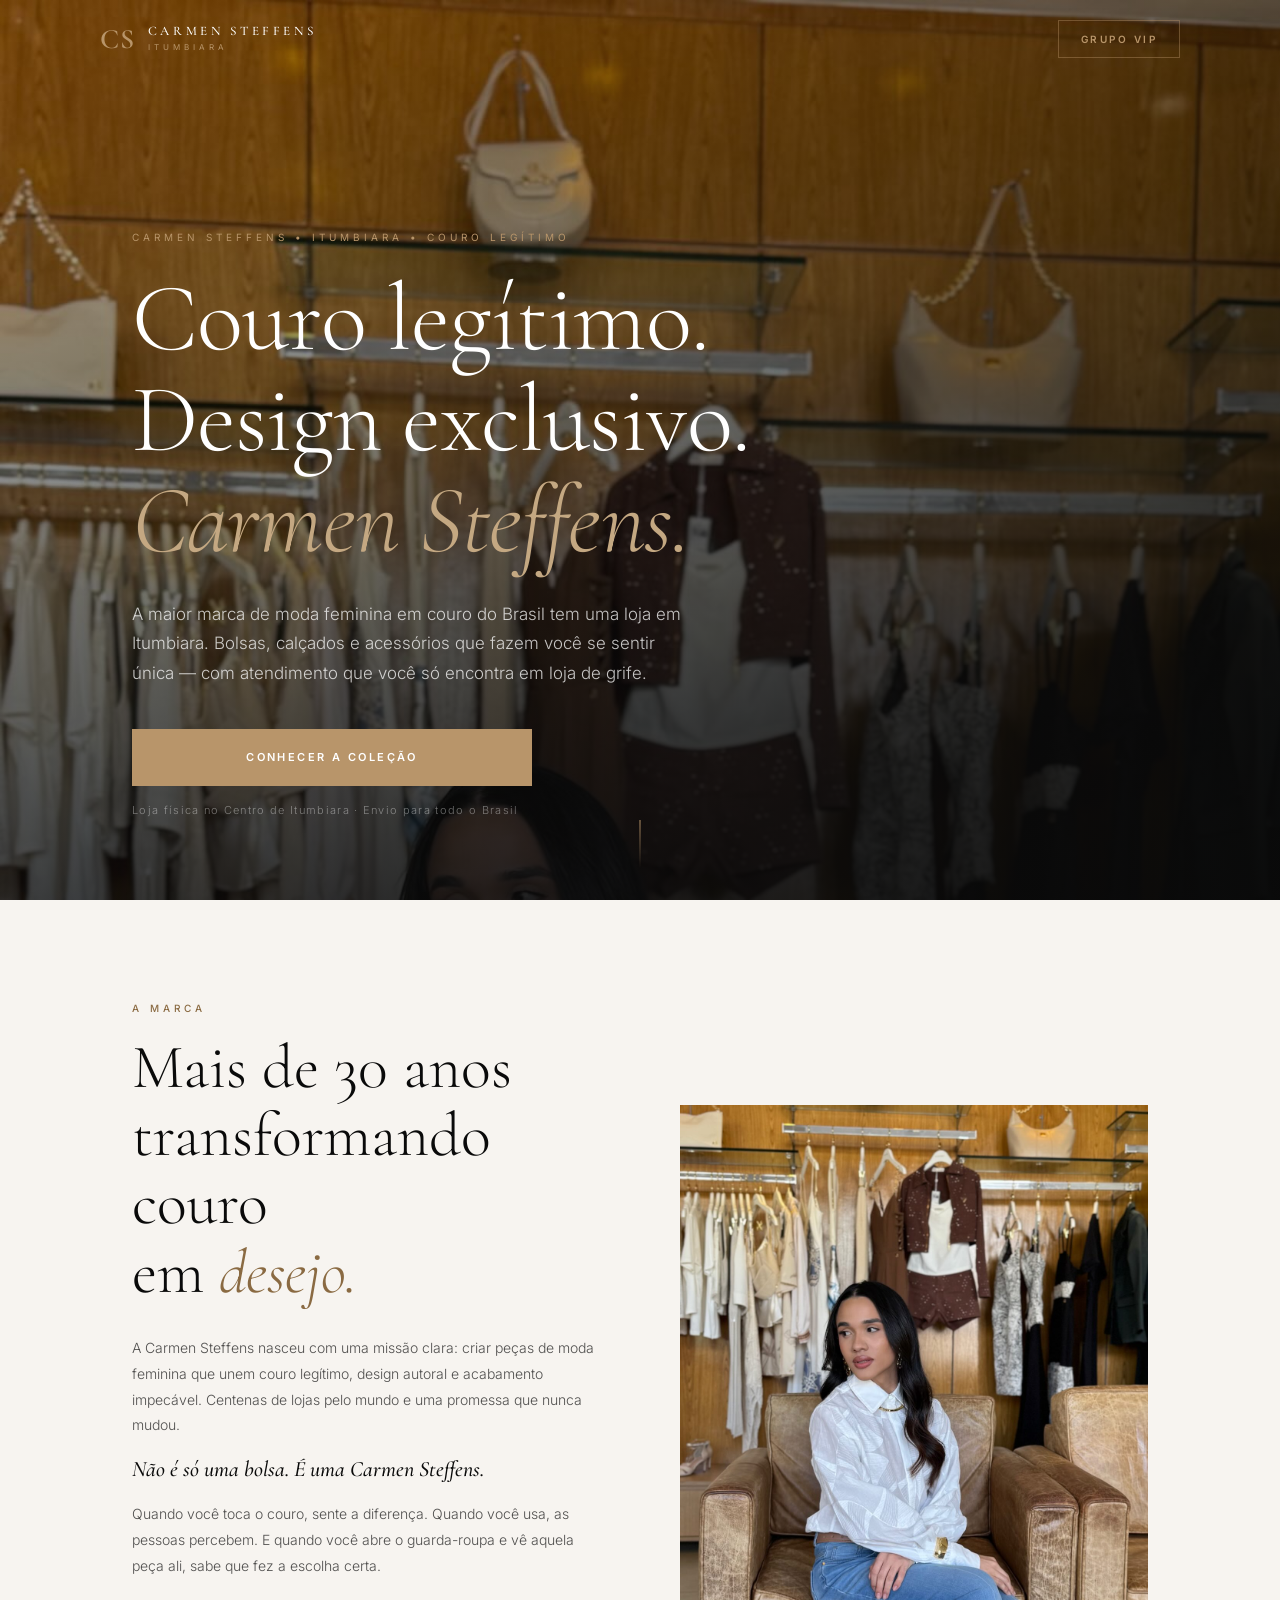
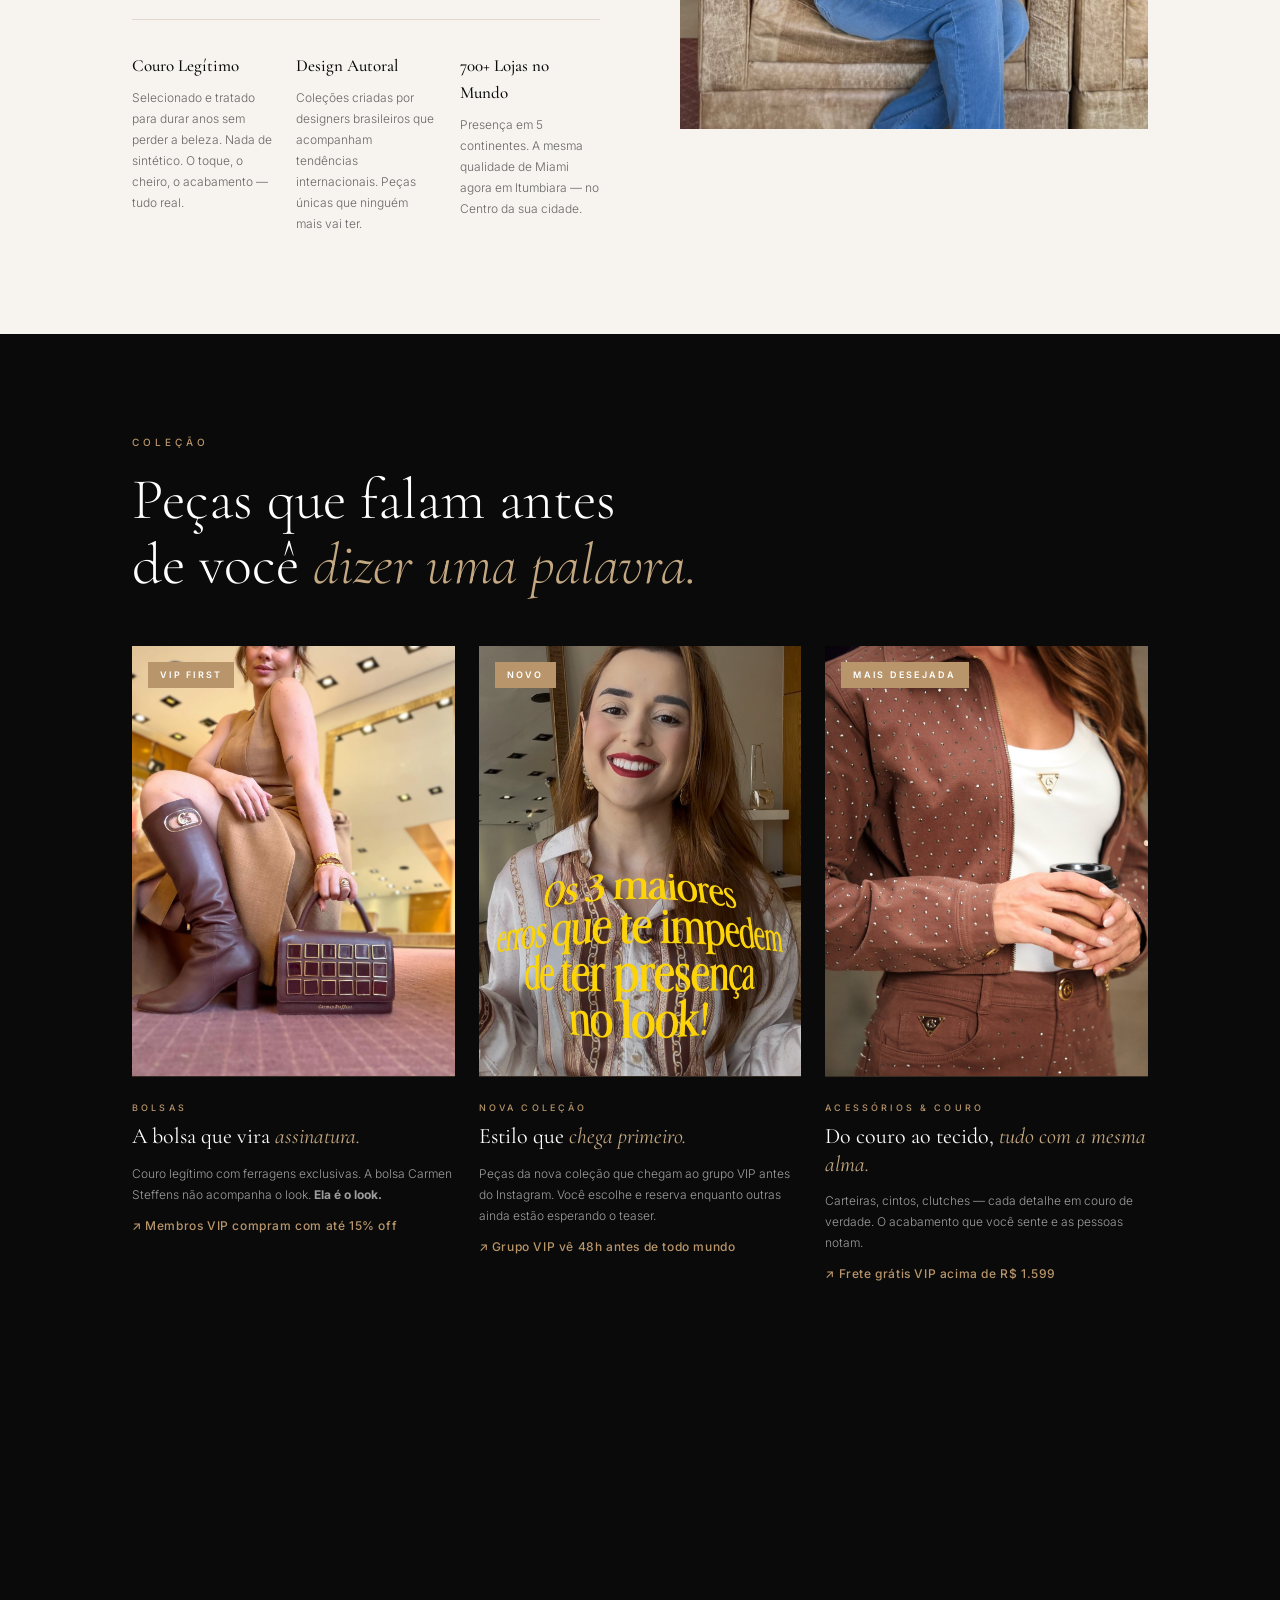
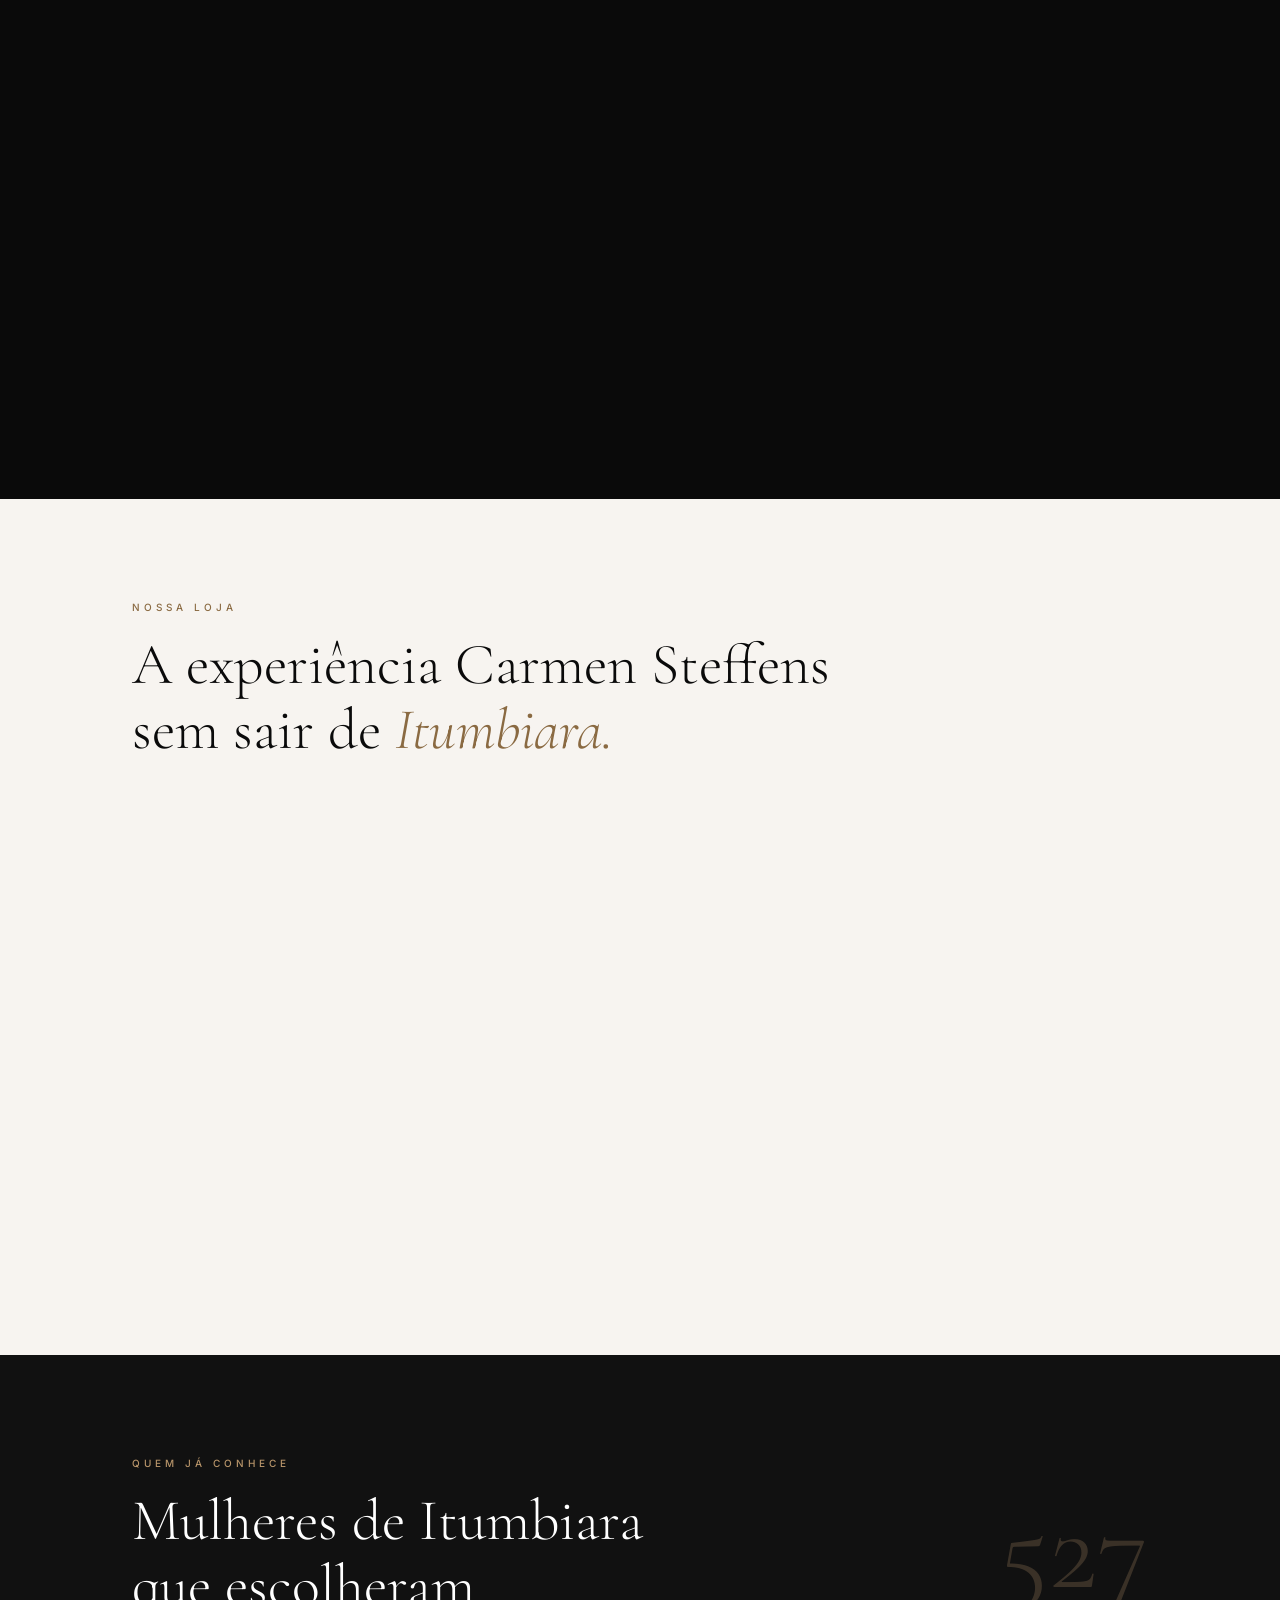
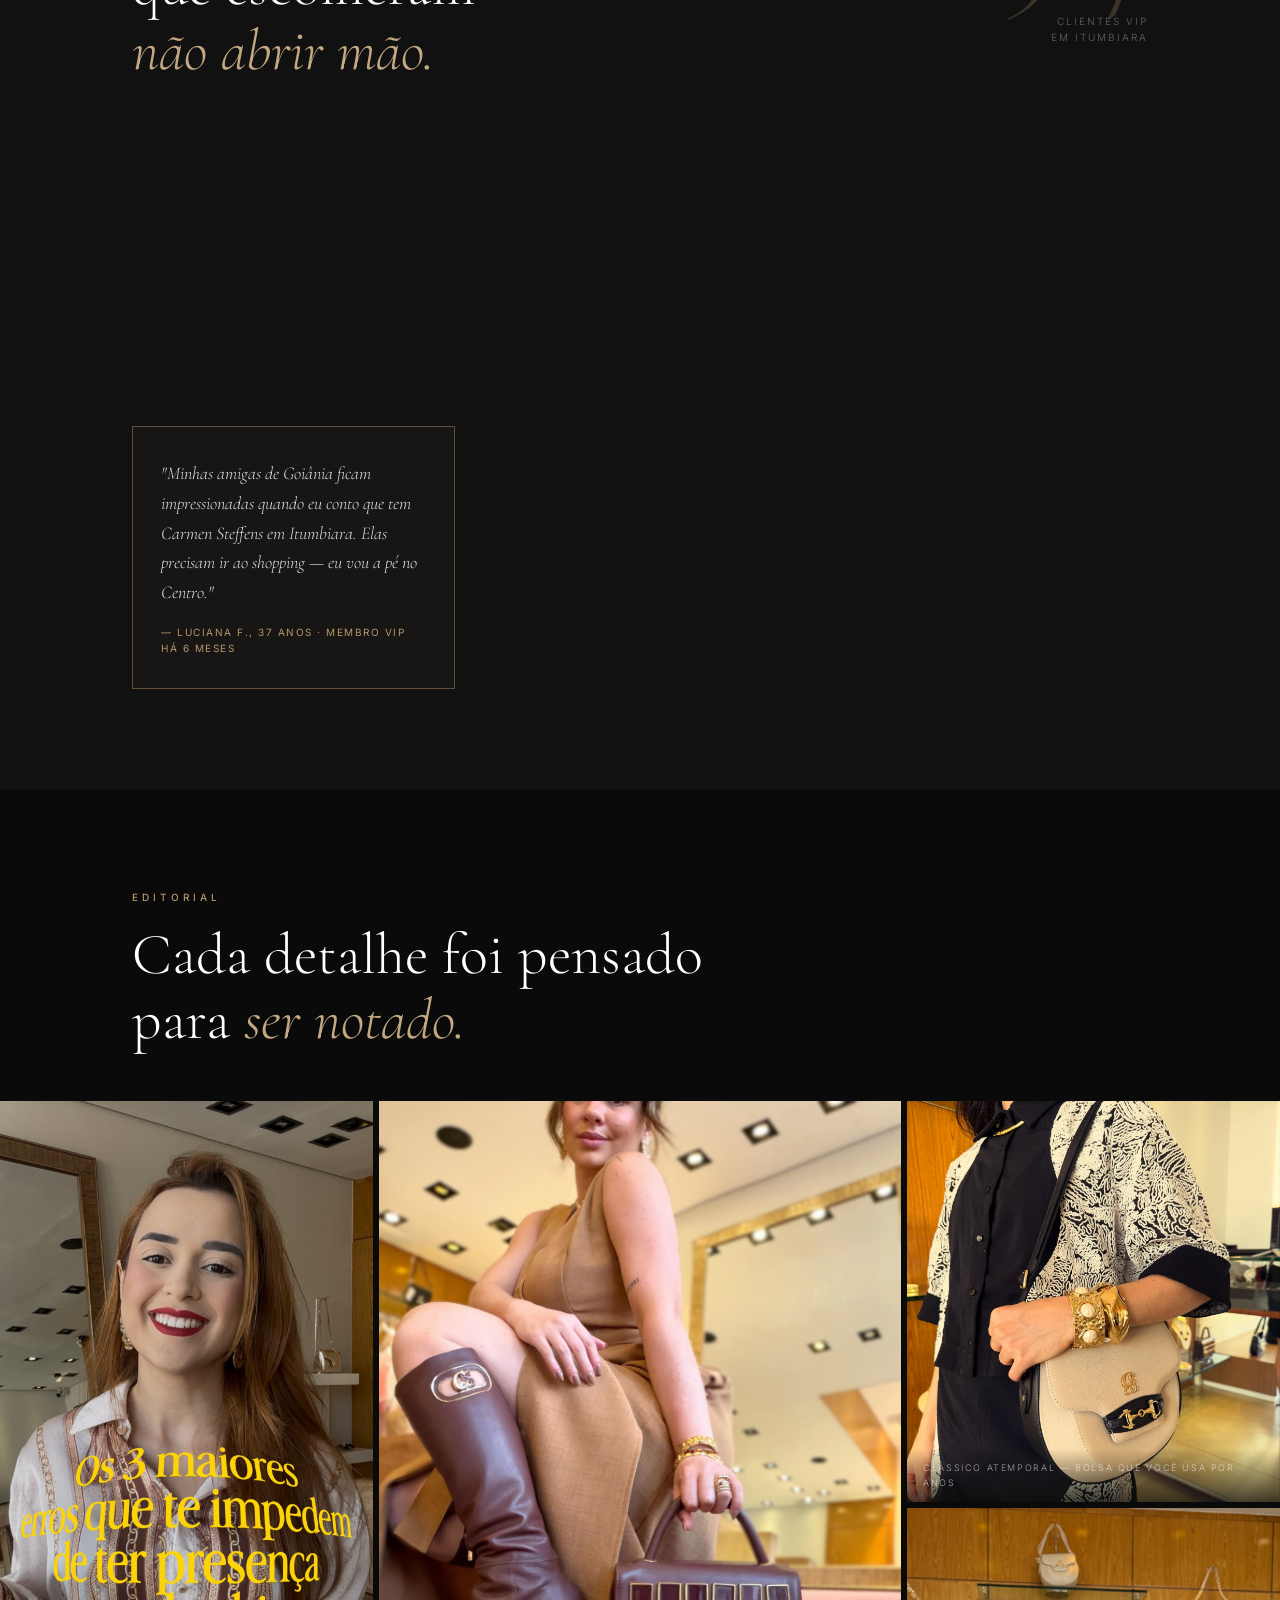
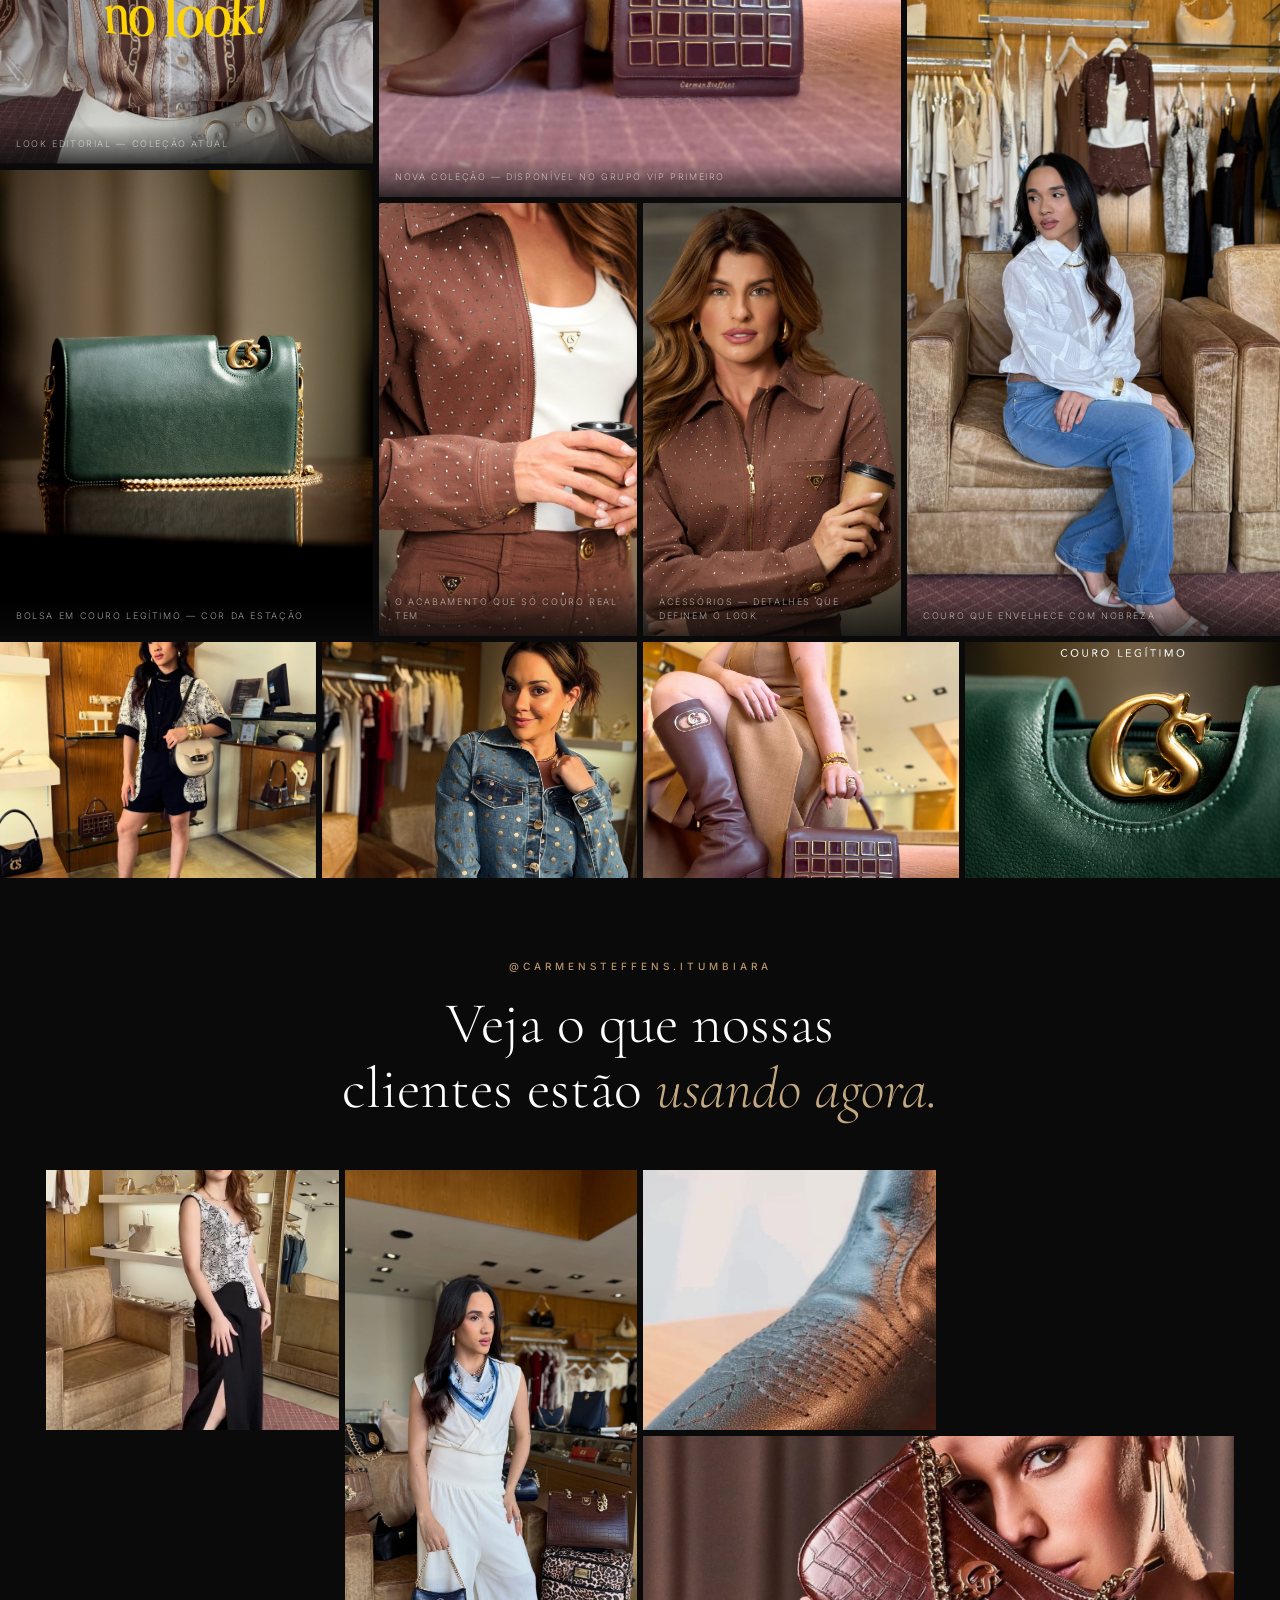
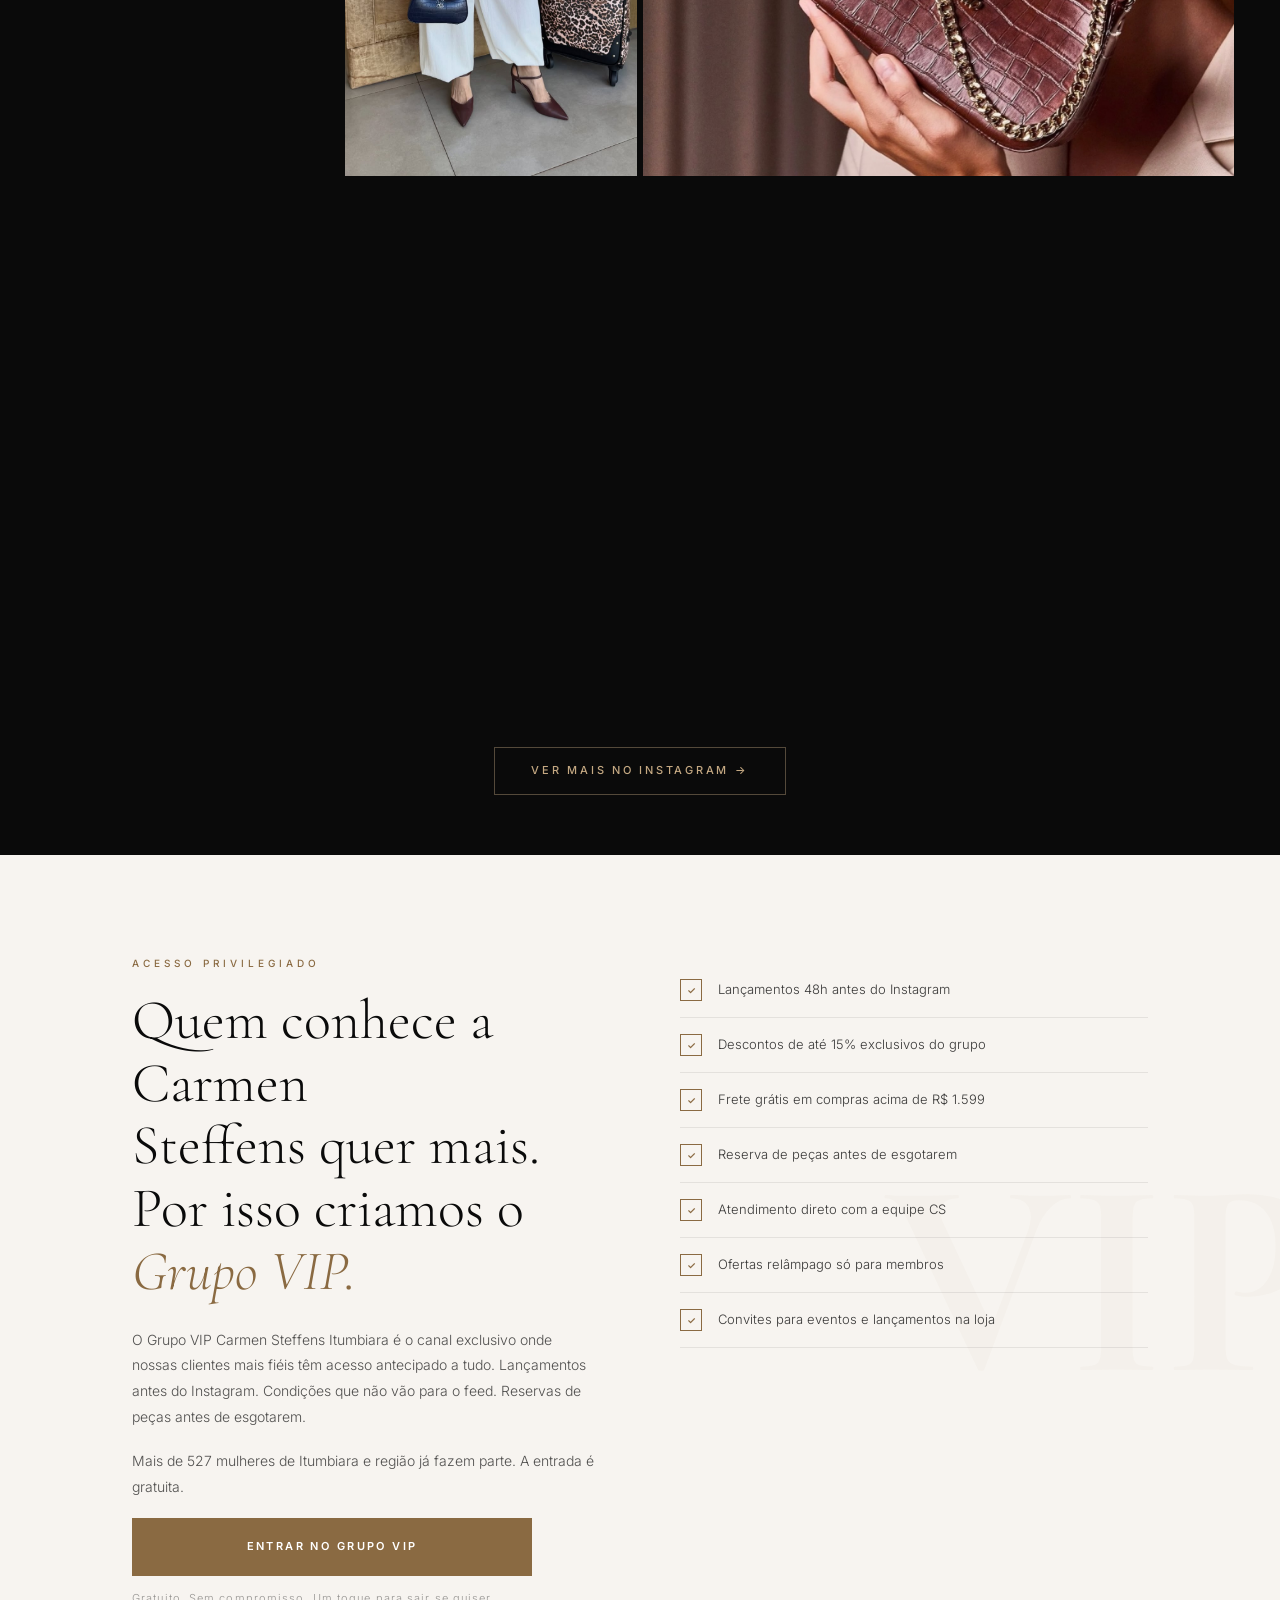
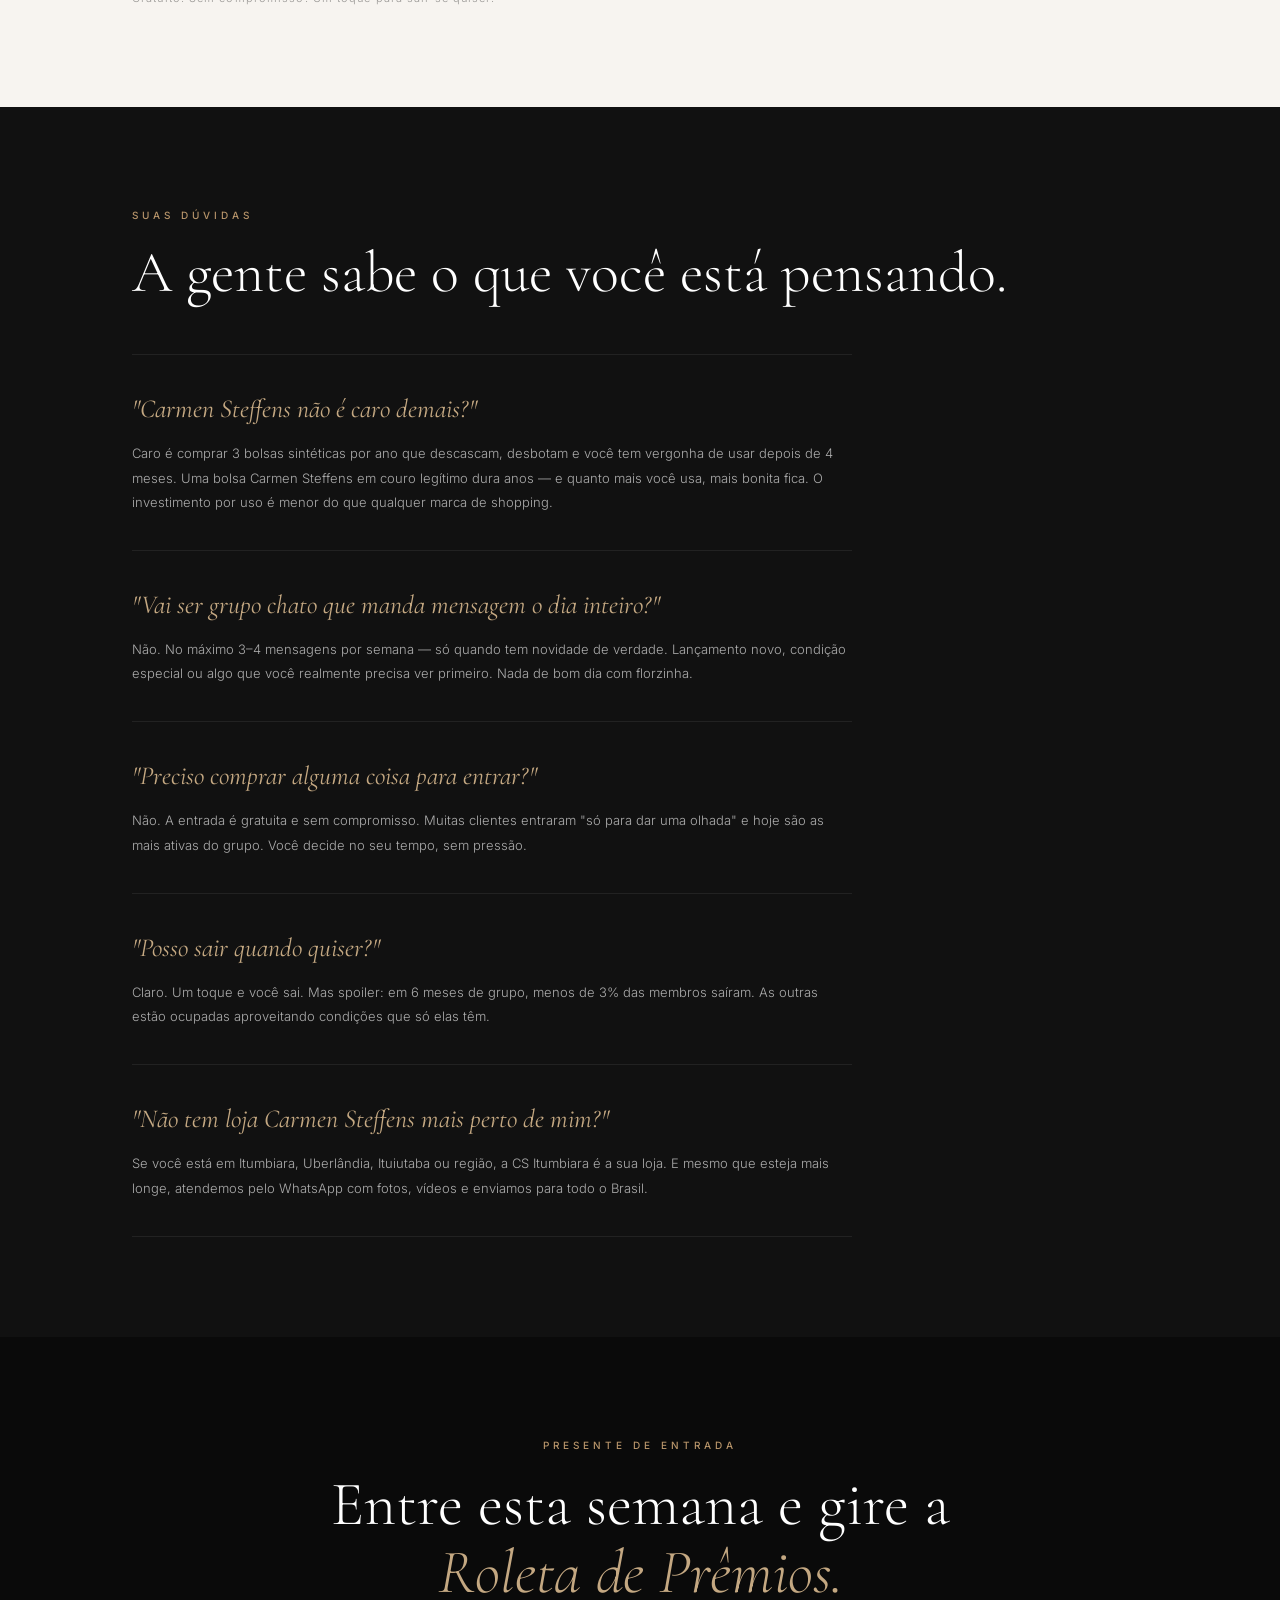
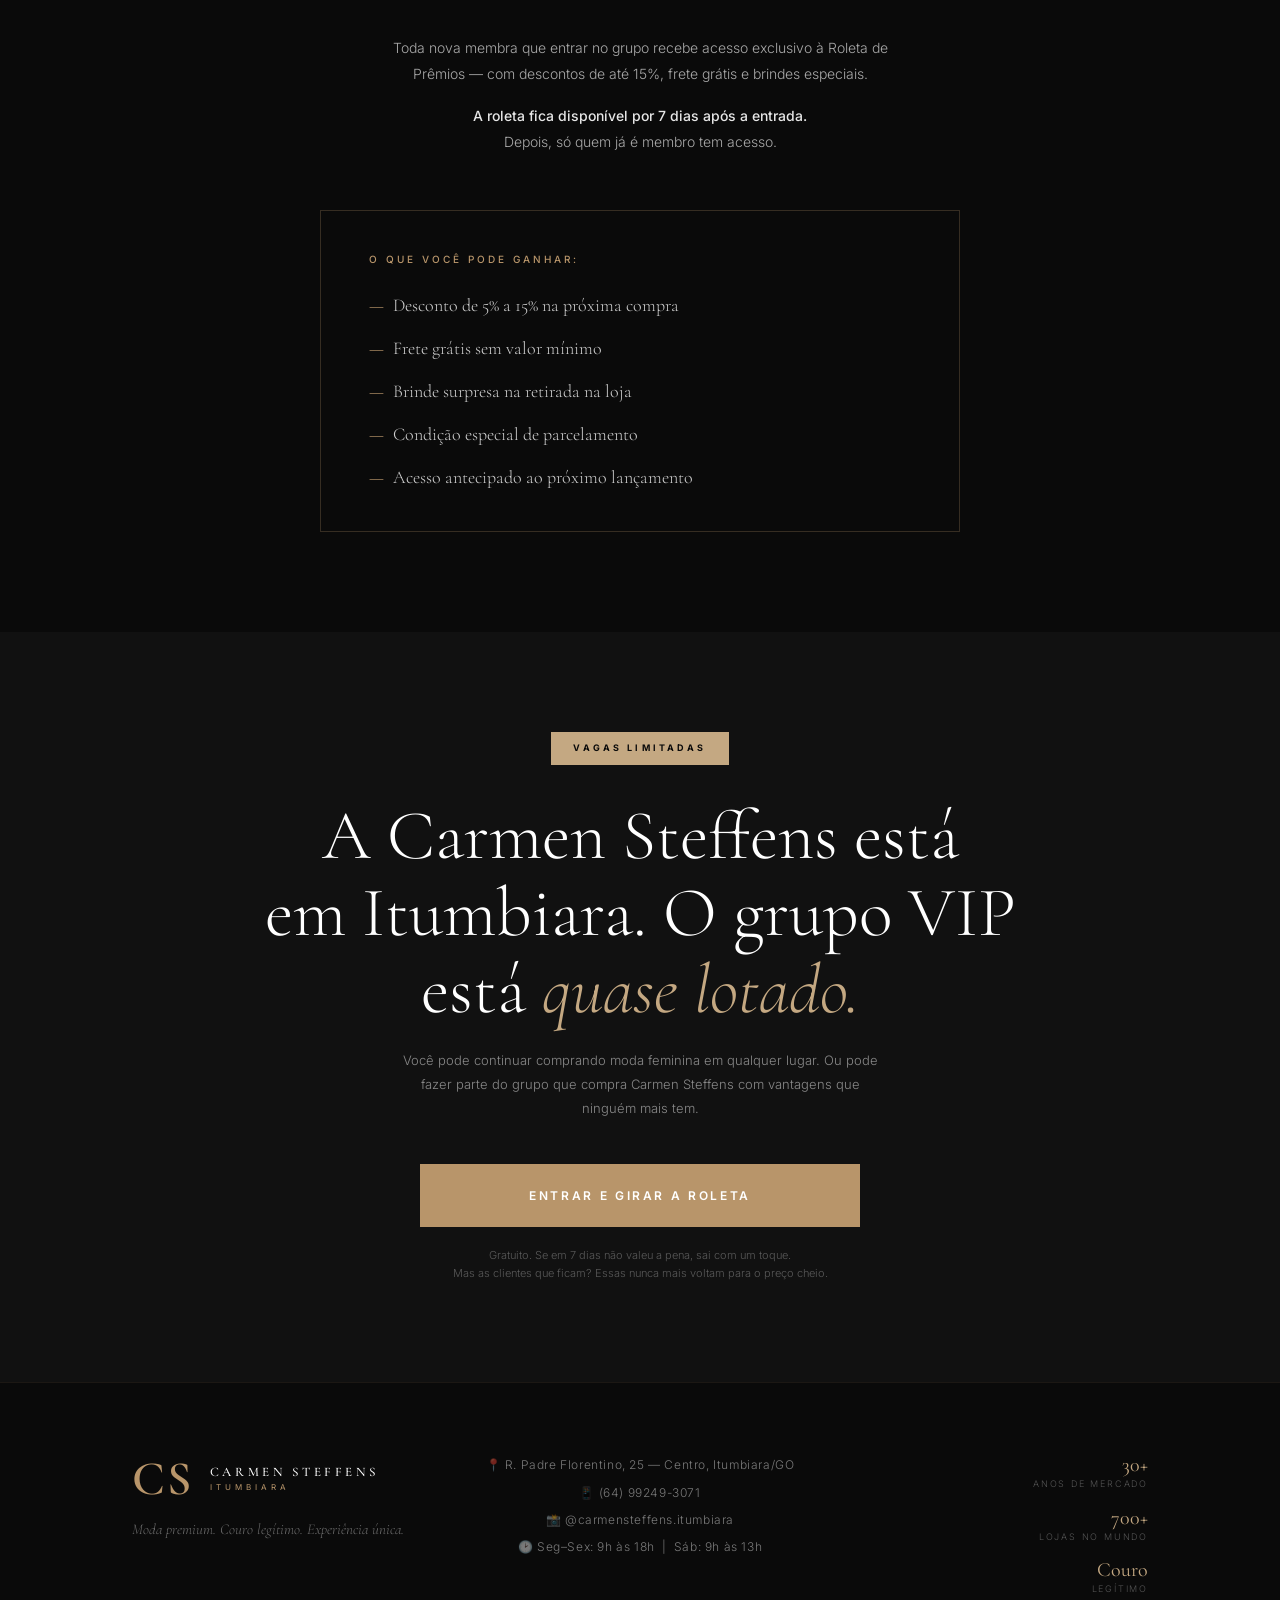
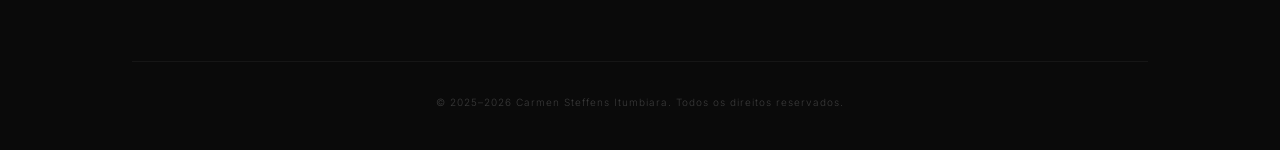
==== commit 8ffdcf81: "fix: hero cleaner image + VIP checklist legível no fundo claro - Hero: troca new-editorial-grande.jp" ====
--- a/index.html
+++ b/index.html
@@ -33,7 +33,7 @@
   <!-- ══ 01 HERO ═══════════════════════════════════════════════ -->
   <section class="hero-full">
     <div class="hero-bg">
-      <img src="images/new-editorial-grande.jpg" alt="Carmen Steffens Editorial" class="hero-bg-img">
+      <img src="images/insta-look-05.jpg" alt="Carmen Steffens Itumbiara" class="hero-bg-img">
       <div class="hero-overlay"></div>
     </div>
     <div class="hero-content container">
--- a/css/style.css
+++ b/css/style.css
@@ -1129,7 +1129,18 @@
 
 /* VIP light variants */
 .vip-title--dark { color: #0A0A0A !important; }
+.vip-title--dark em { color: #8A6A42 !important; }
 .vip-body--dark { color: rgba(10,10,10,0.7) !important; }
+
+.vip-experience--light .vip-benefit-item {
+  color: rgba(10,10,10,0.8) !important;
+  border-bottom-color: rgba(10,10,10,0.08) !important;
+}
+
+.vip-experience--light .vip-check {
+  border-color: #8A6A42 !important;
+  color: #8A6A42 !important;
+}
 .vip-microcopy {
   font-family: 'Inter', sans-serif;
   font-size: 11px;
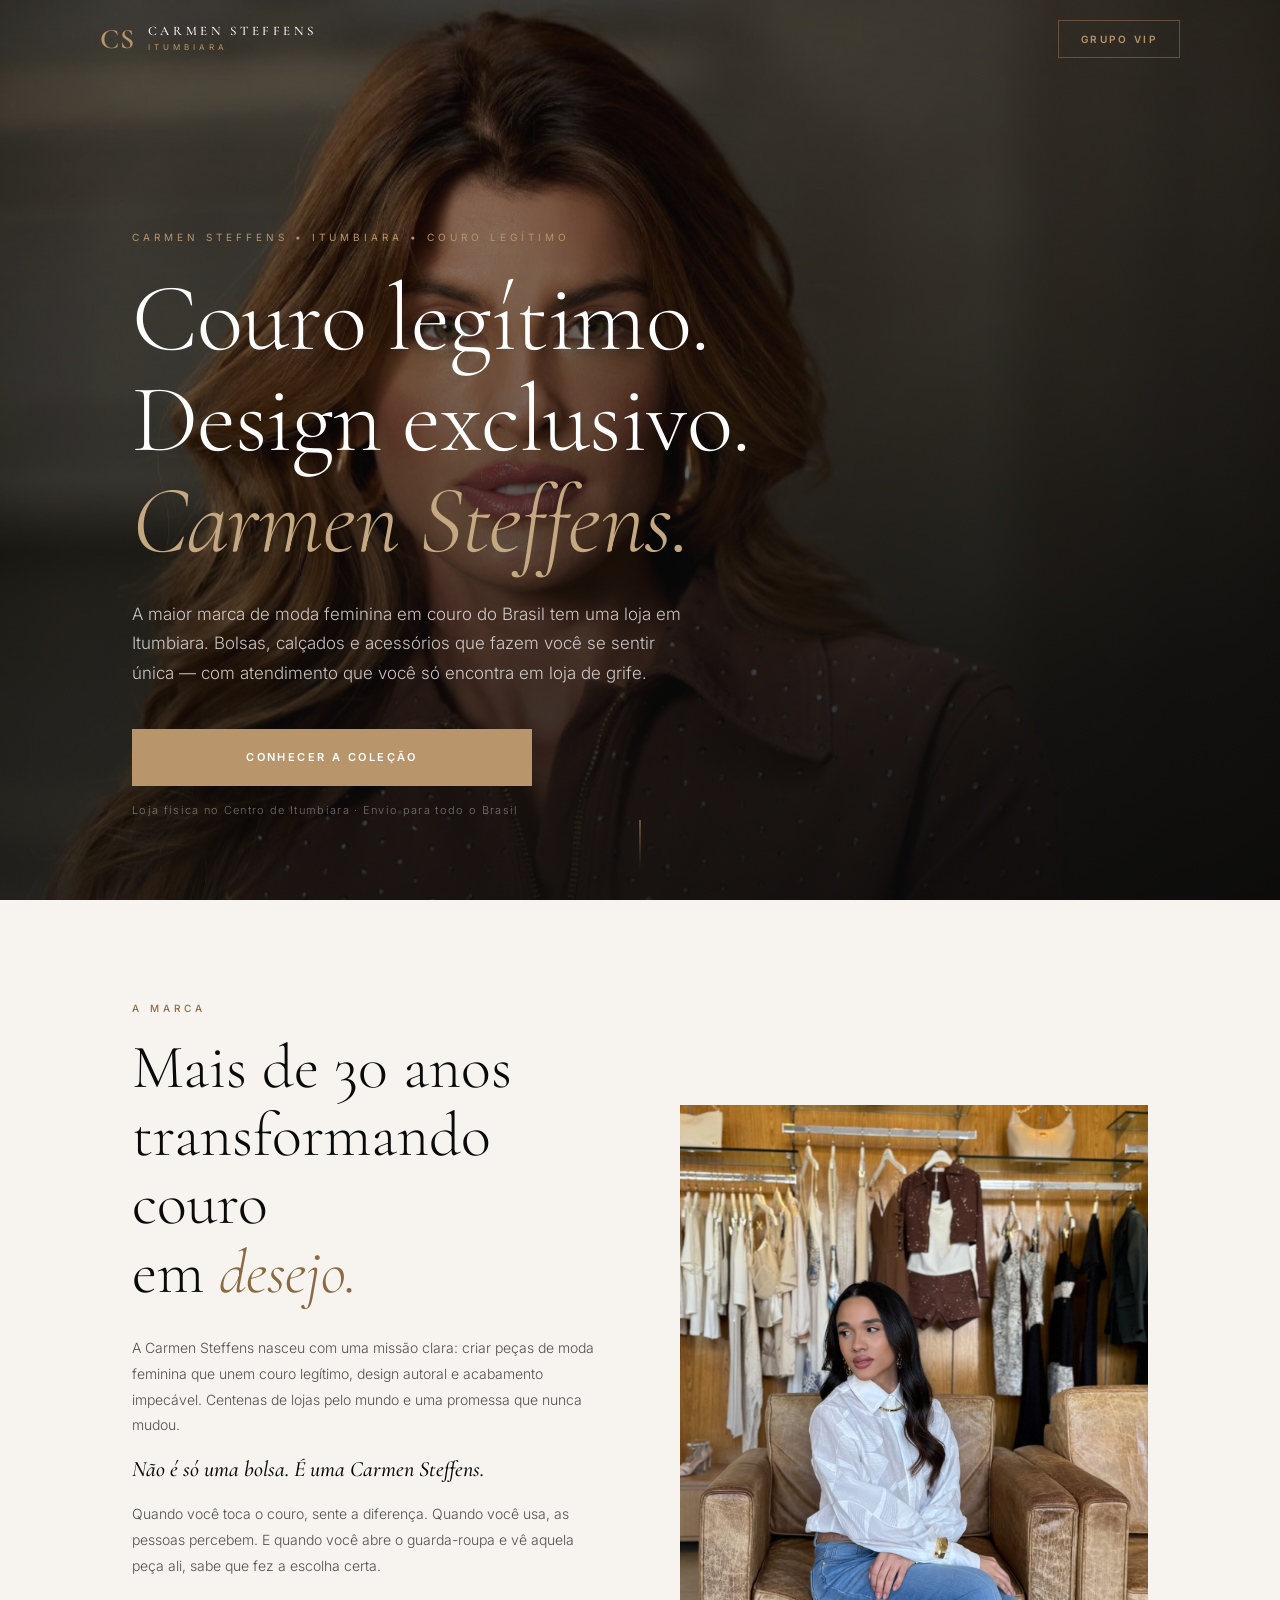
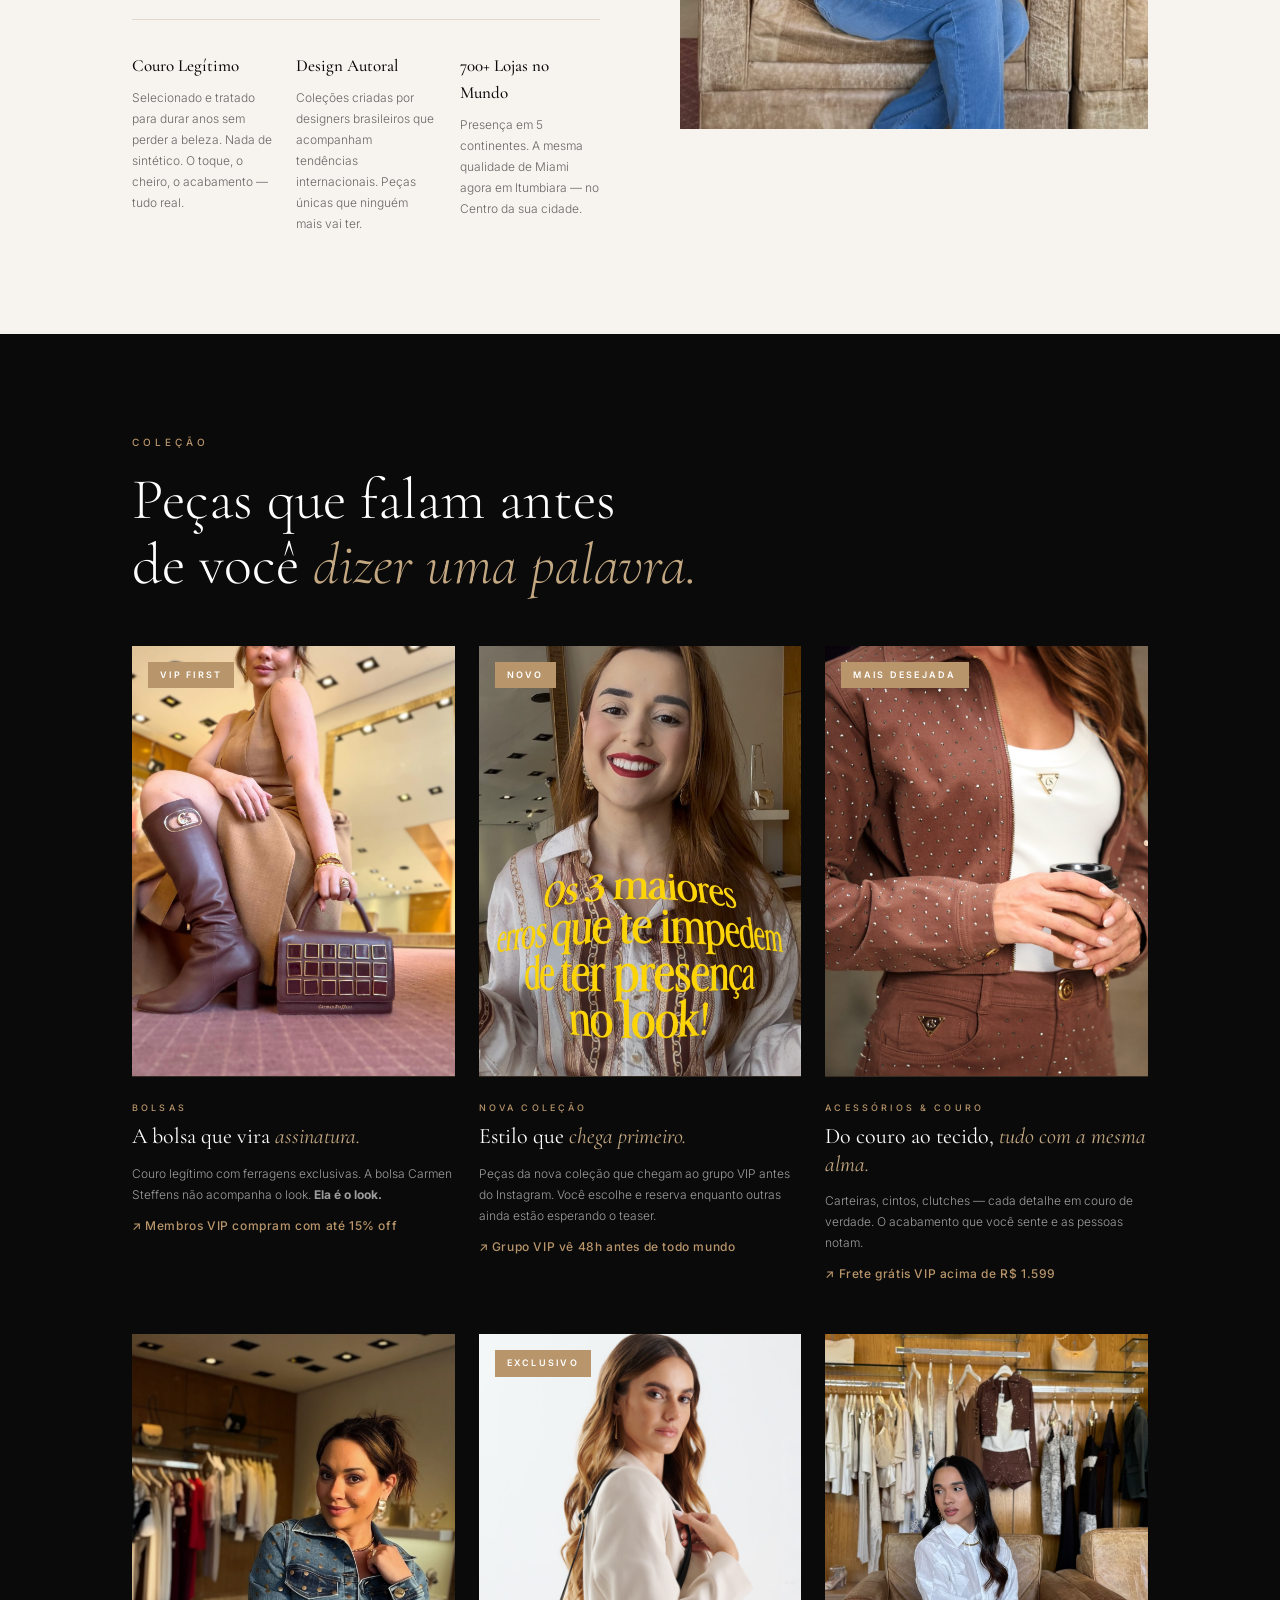
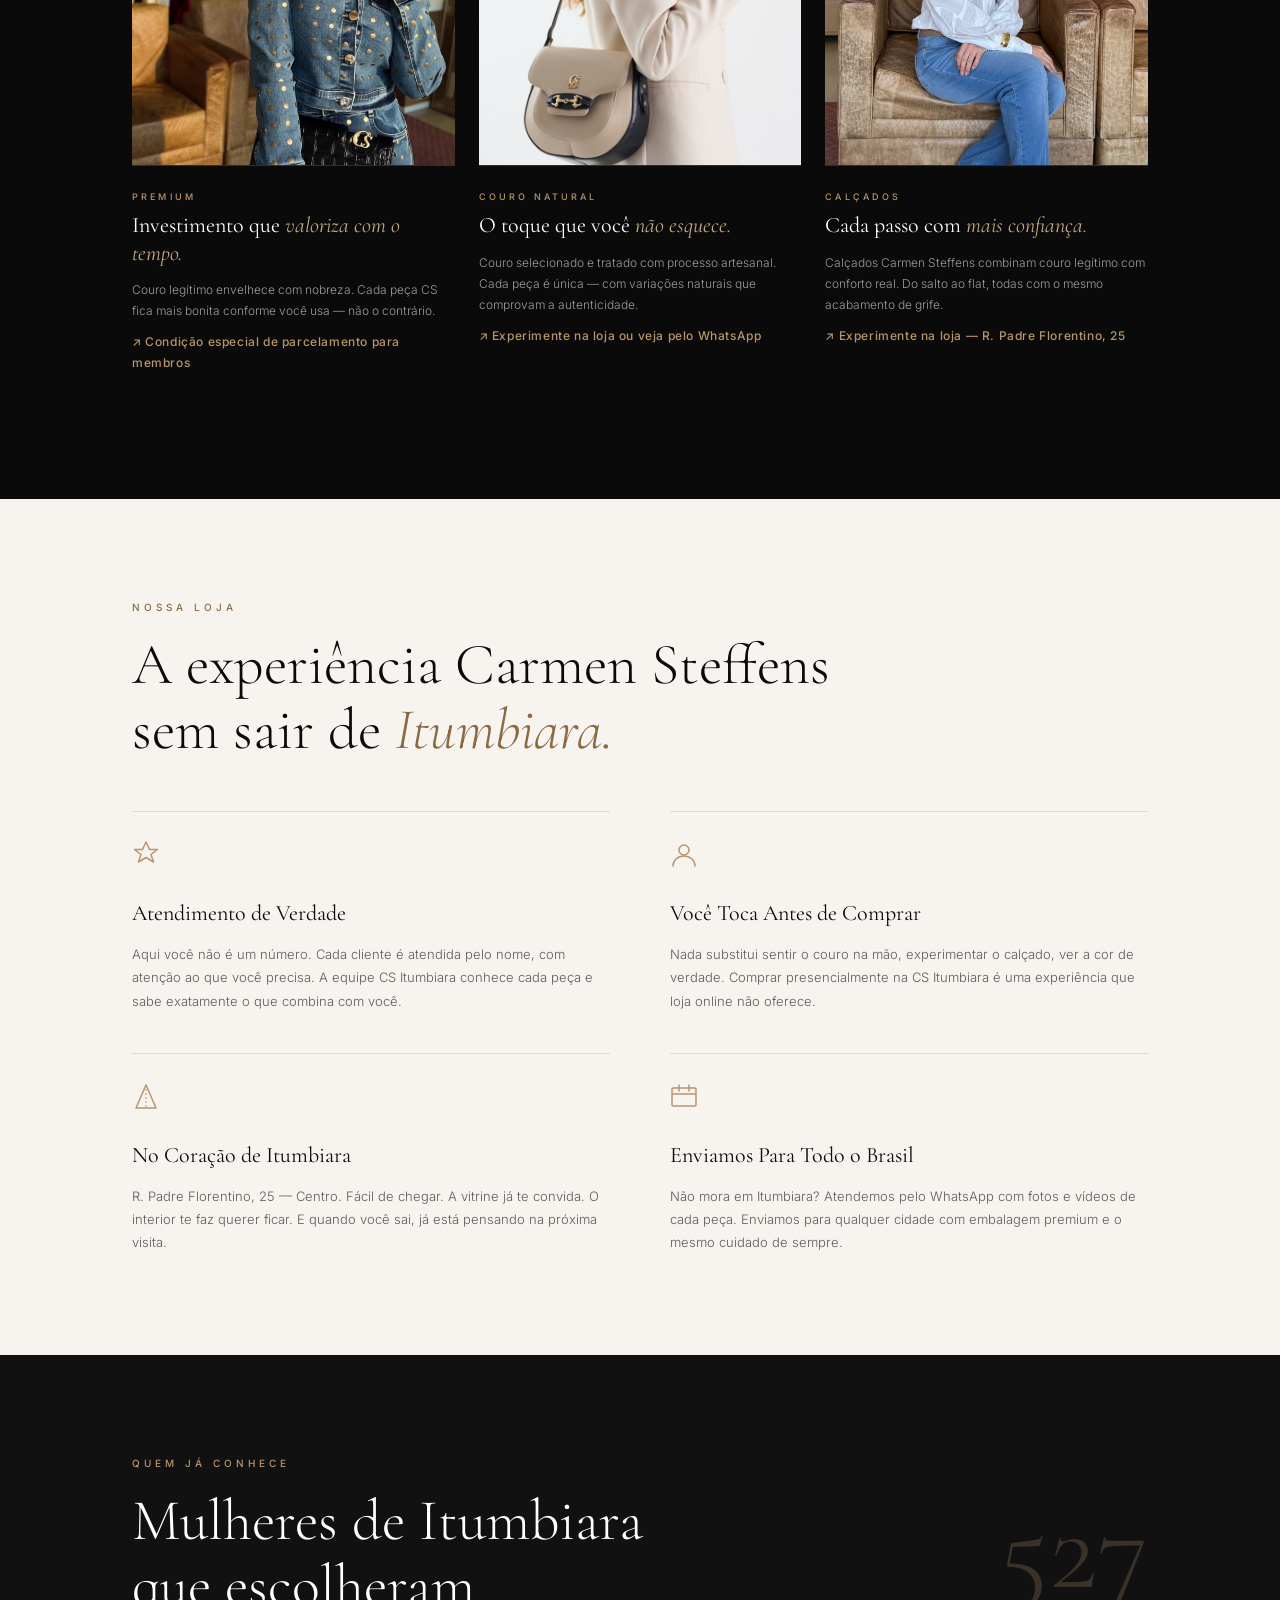
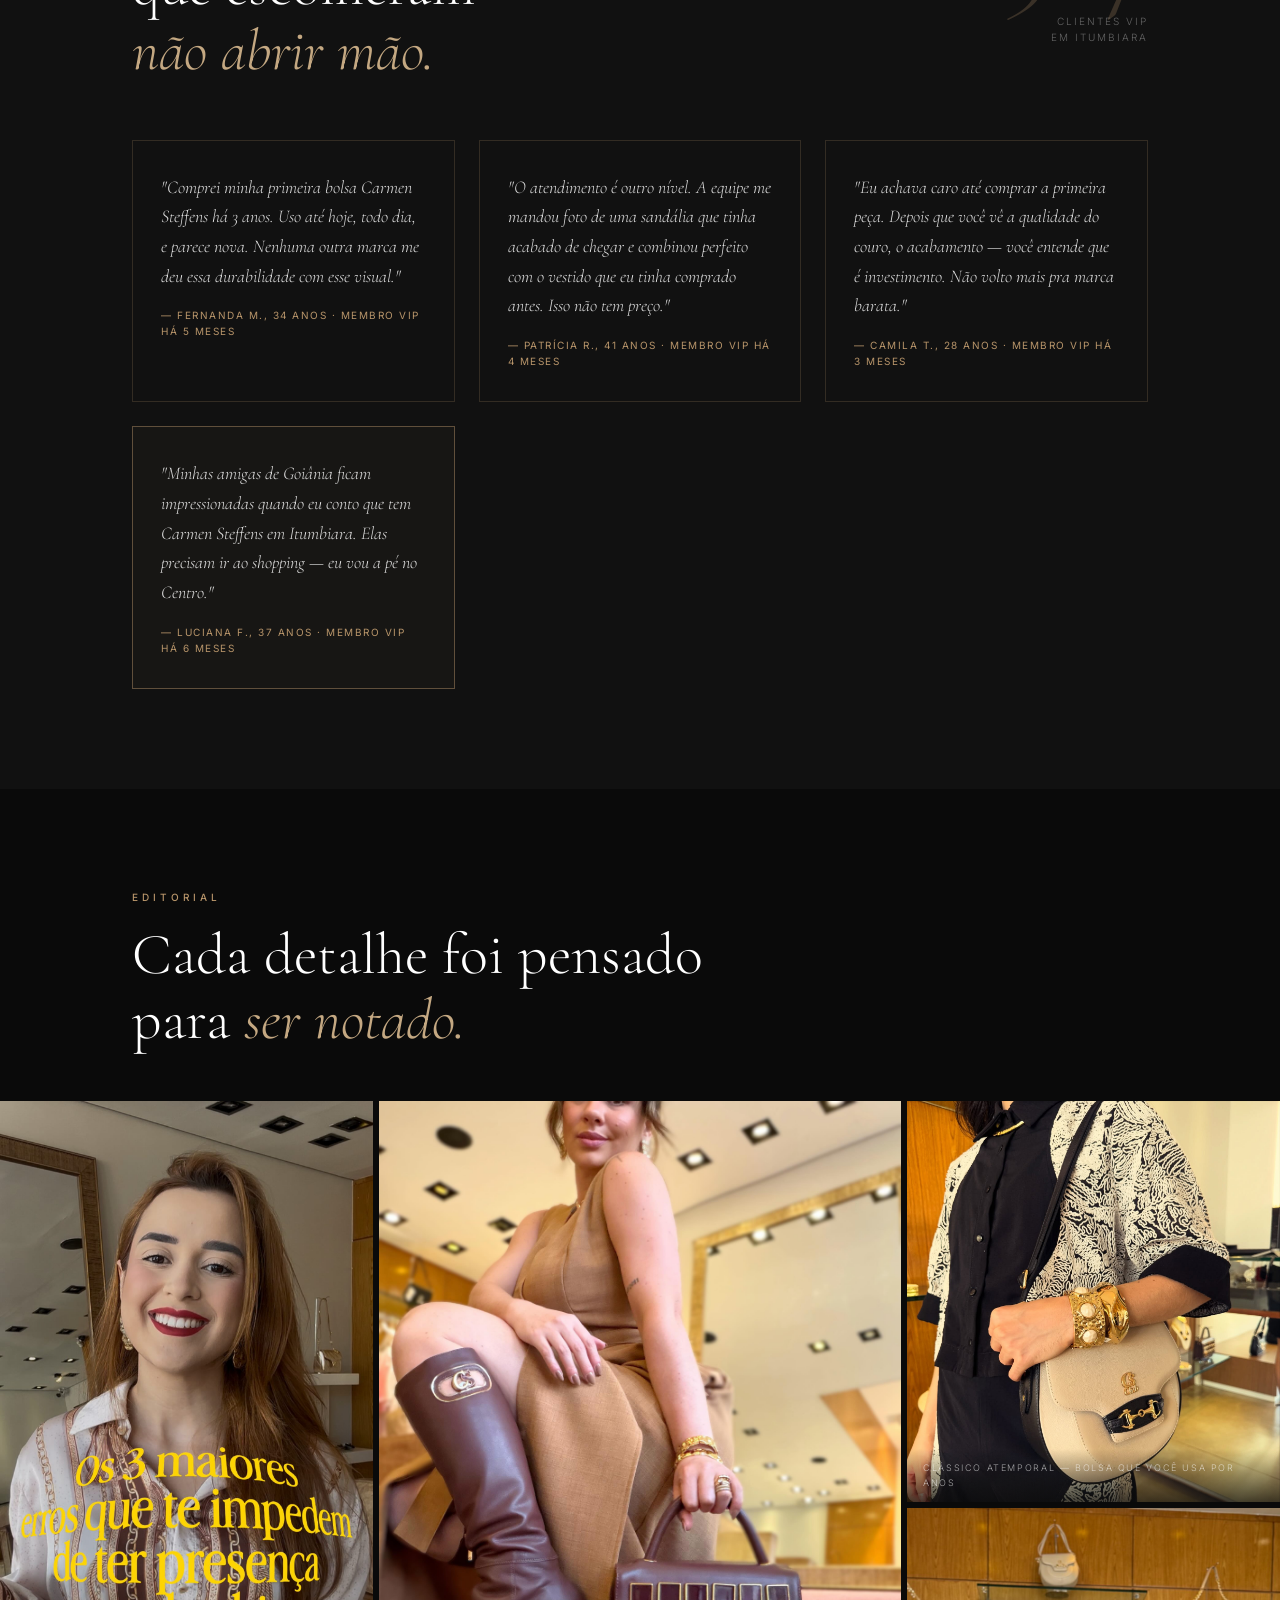
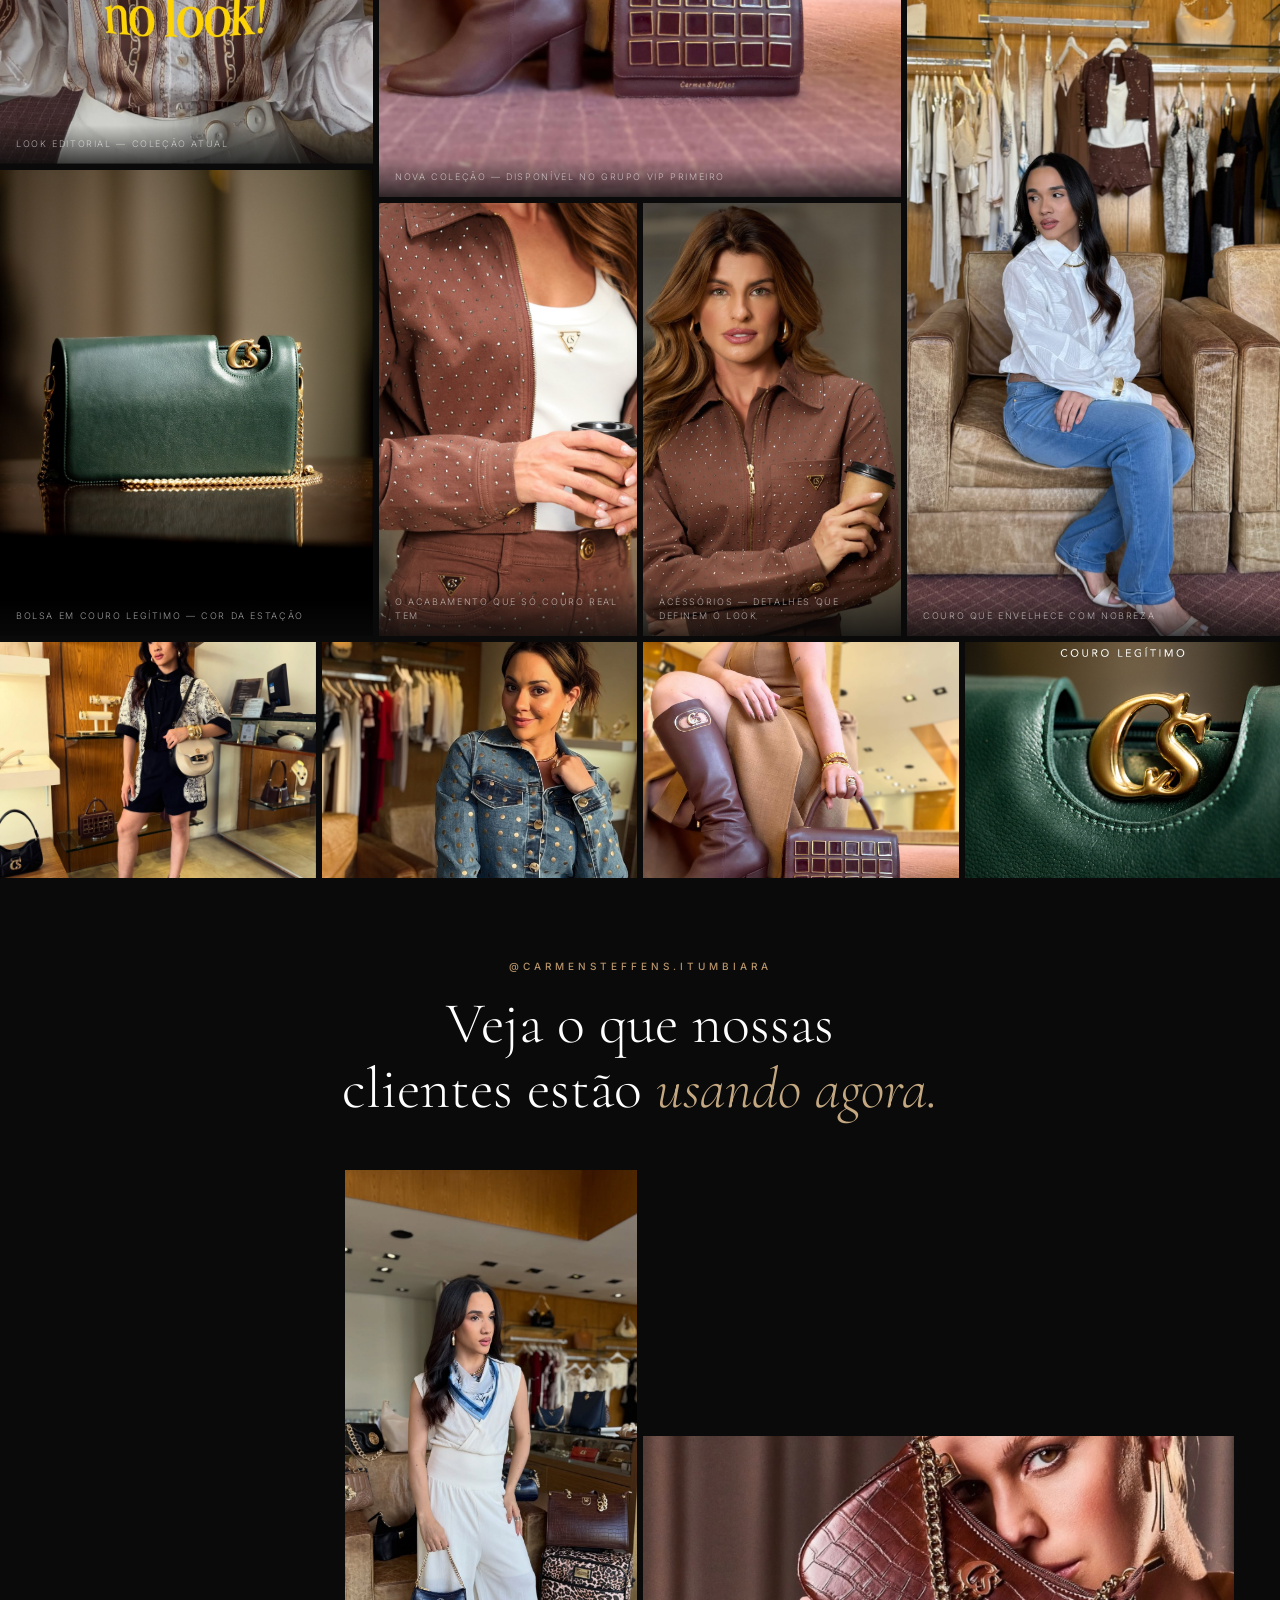
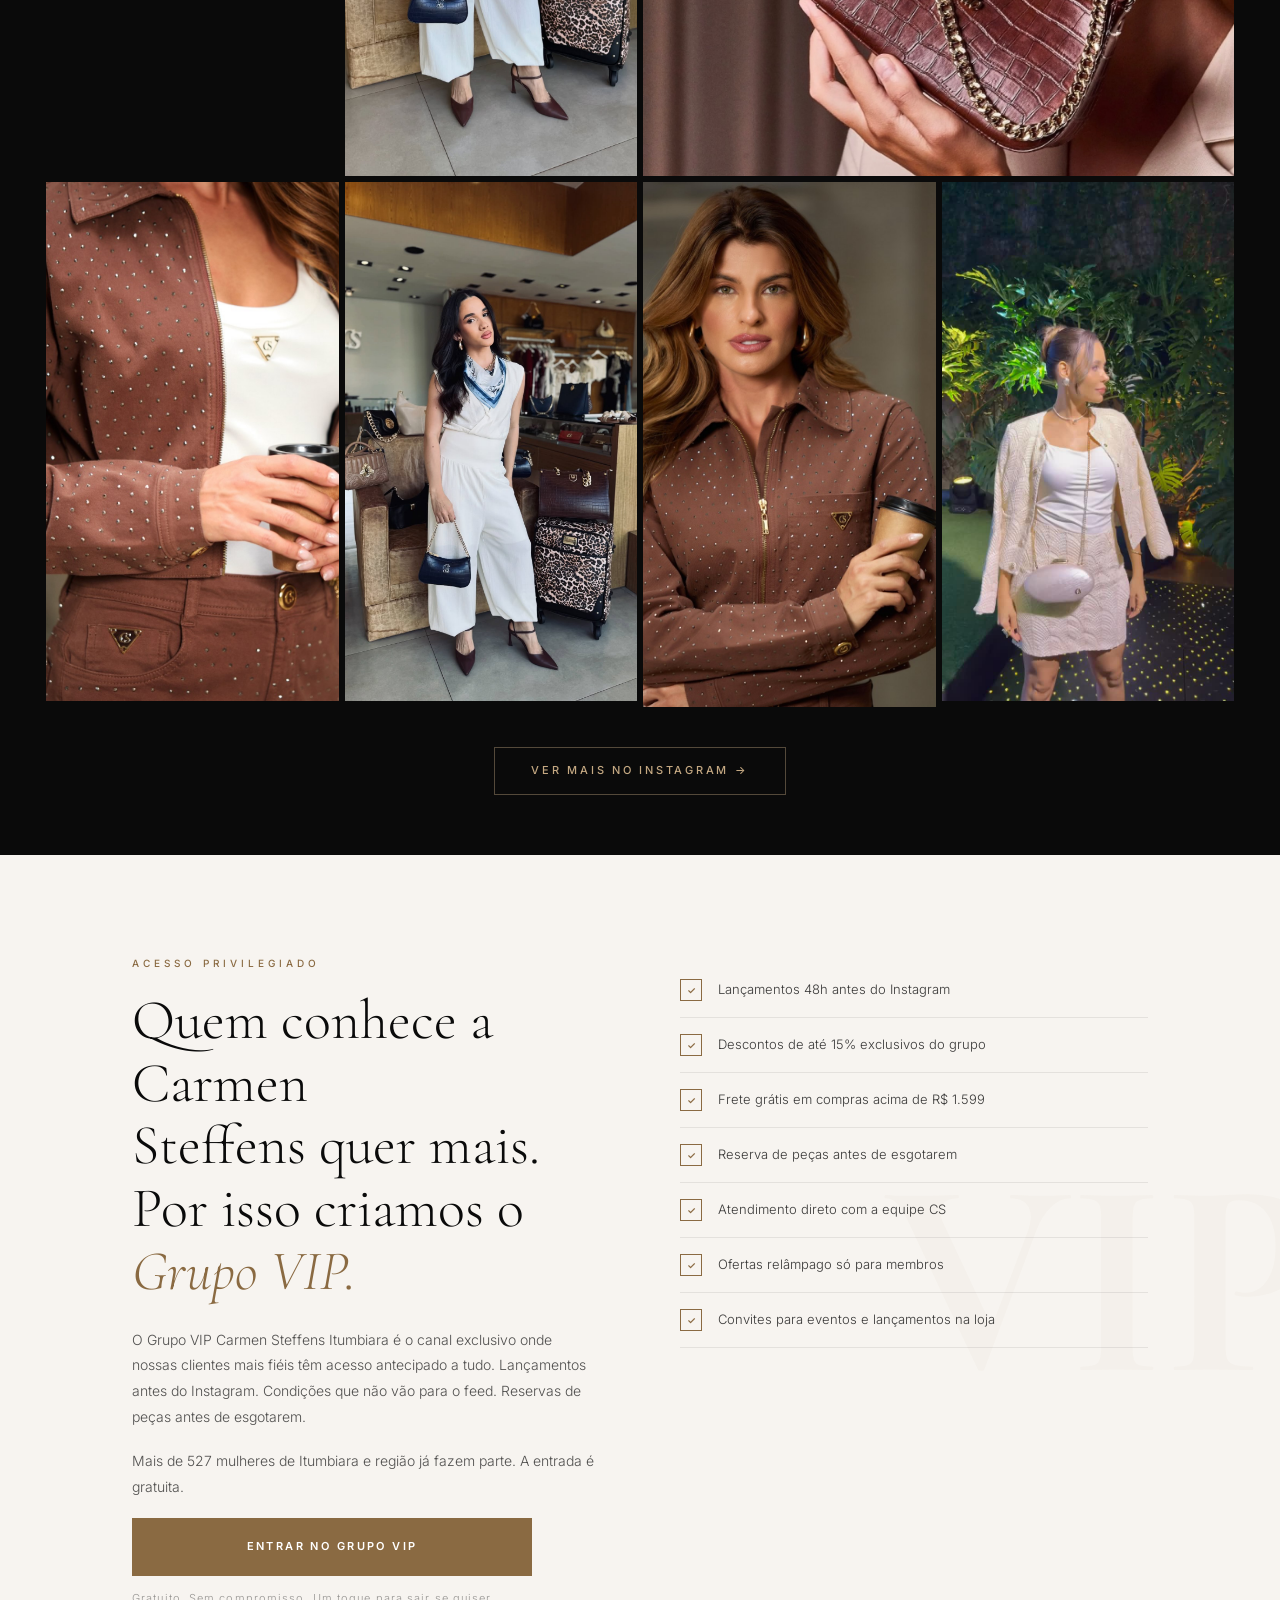
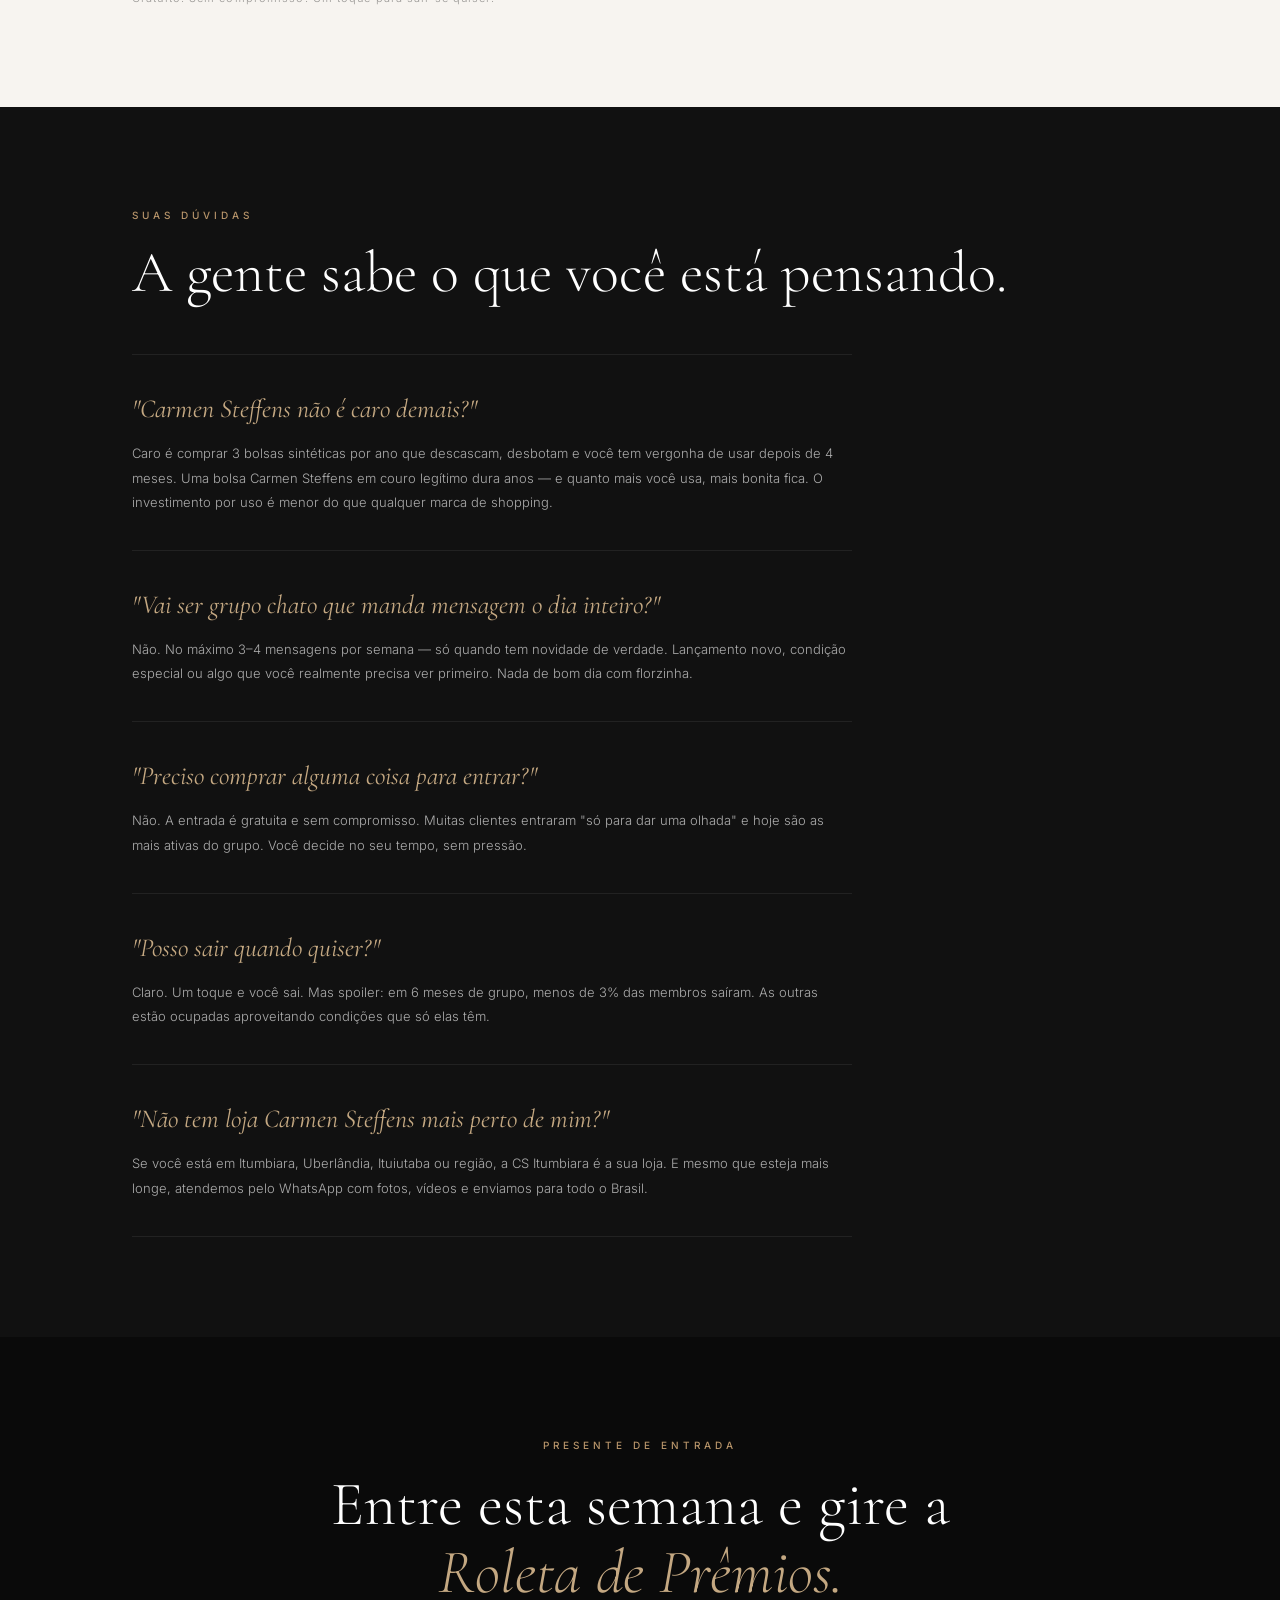
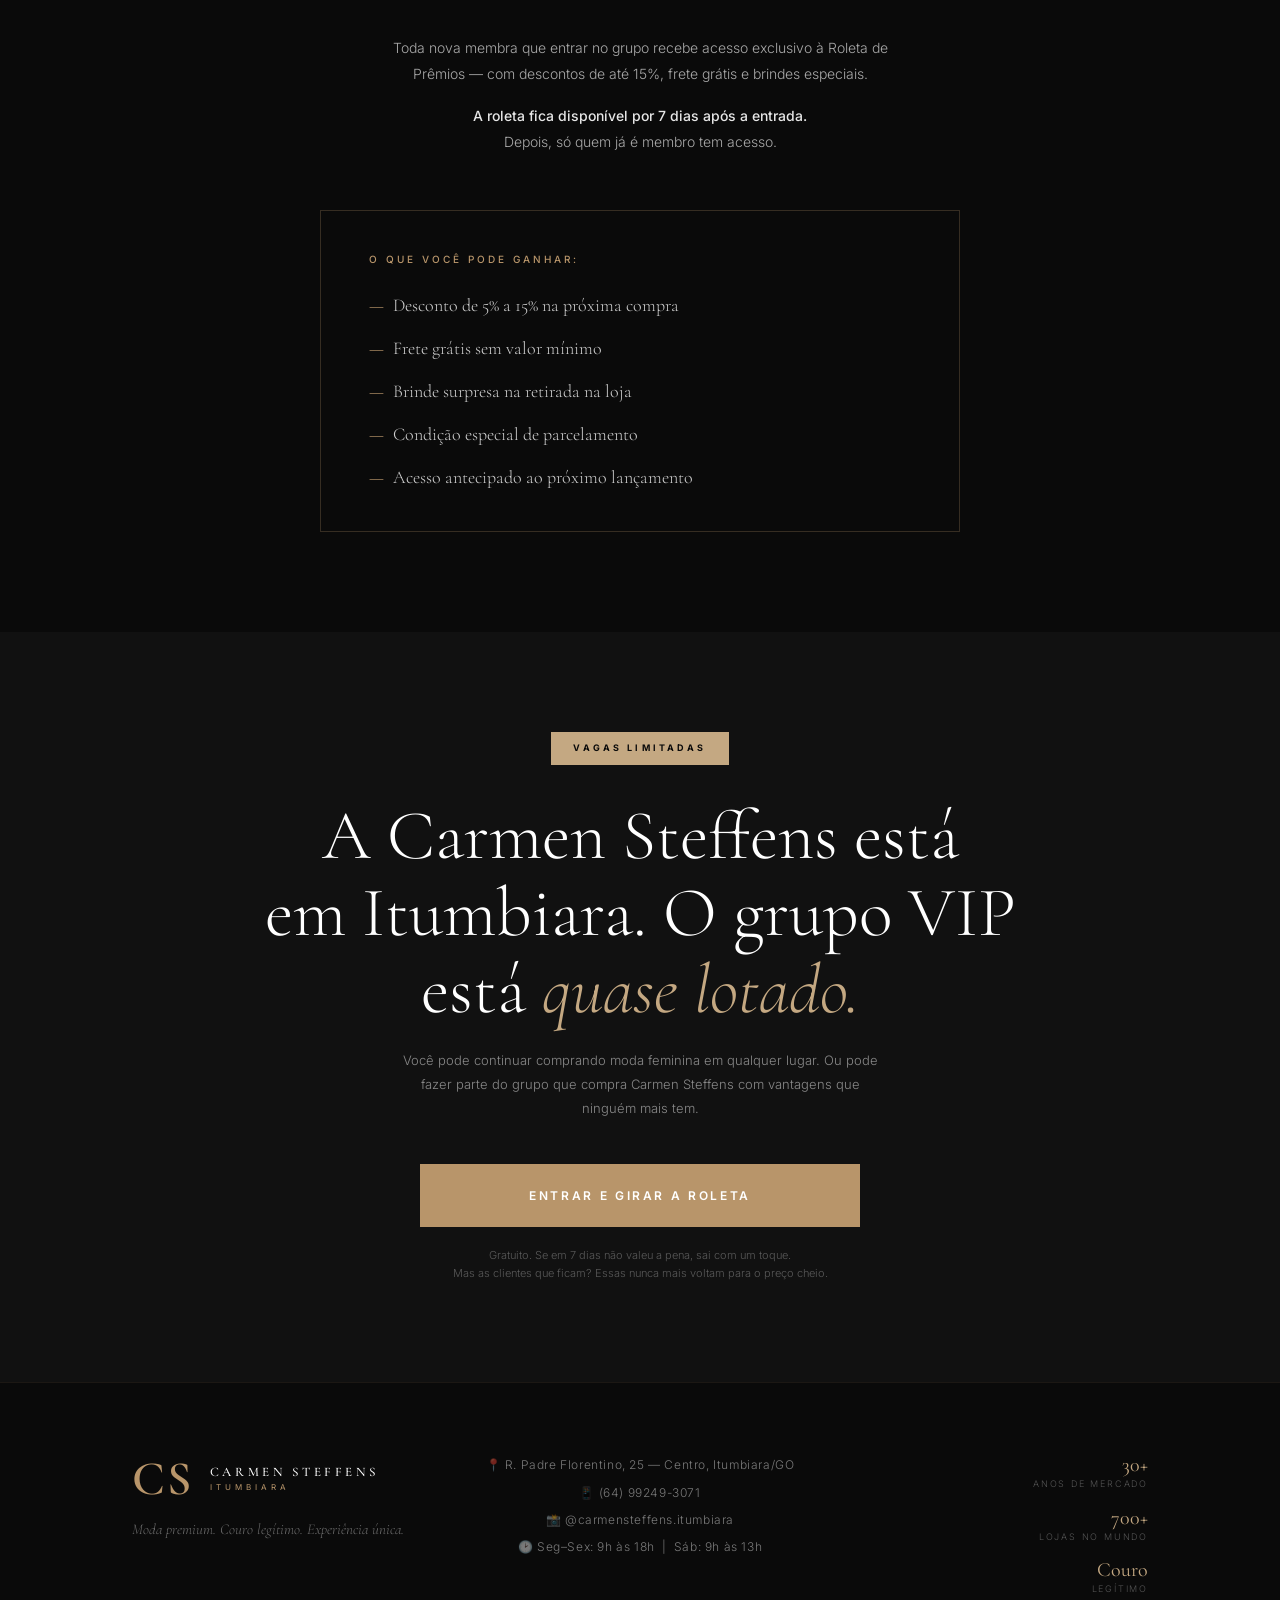
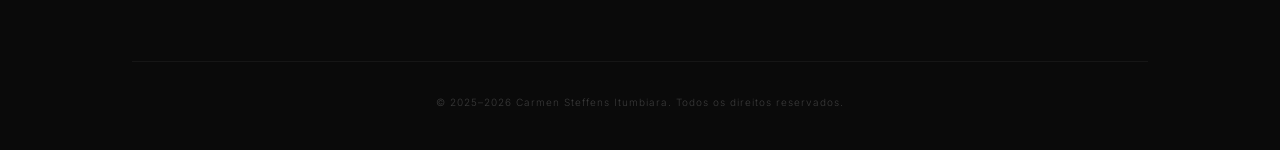
==== commit 7b05b2f2: "fix: hero -> insta-look-03 (modelo editorial, fundo neutro, sem texto)" ====
--- a/index.html
+++ b/index.html
@@ -33,7 +33,7 @@
   <!-- ══ 01 HERO ═══════════════════════════════════════════════ -->
   <section class="hero-full">
     <div class="hero-bg">
-      <img src="images/insta-look-05.jpg" alt="Carmen Steffens Itumbiara" class="hero-bg-img">
+      <img src="images/insta-look-03.jpg" alt="Carmen Steffens Itumbiara" class="hero-bg-img">
       <div class="hero-overlay"></div>
     </div>
     <div class="hero-content container">
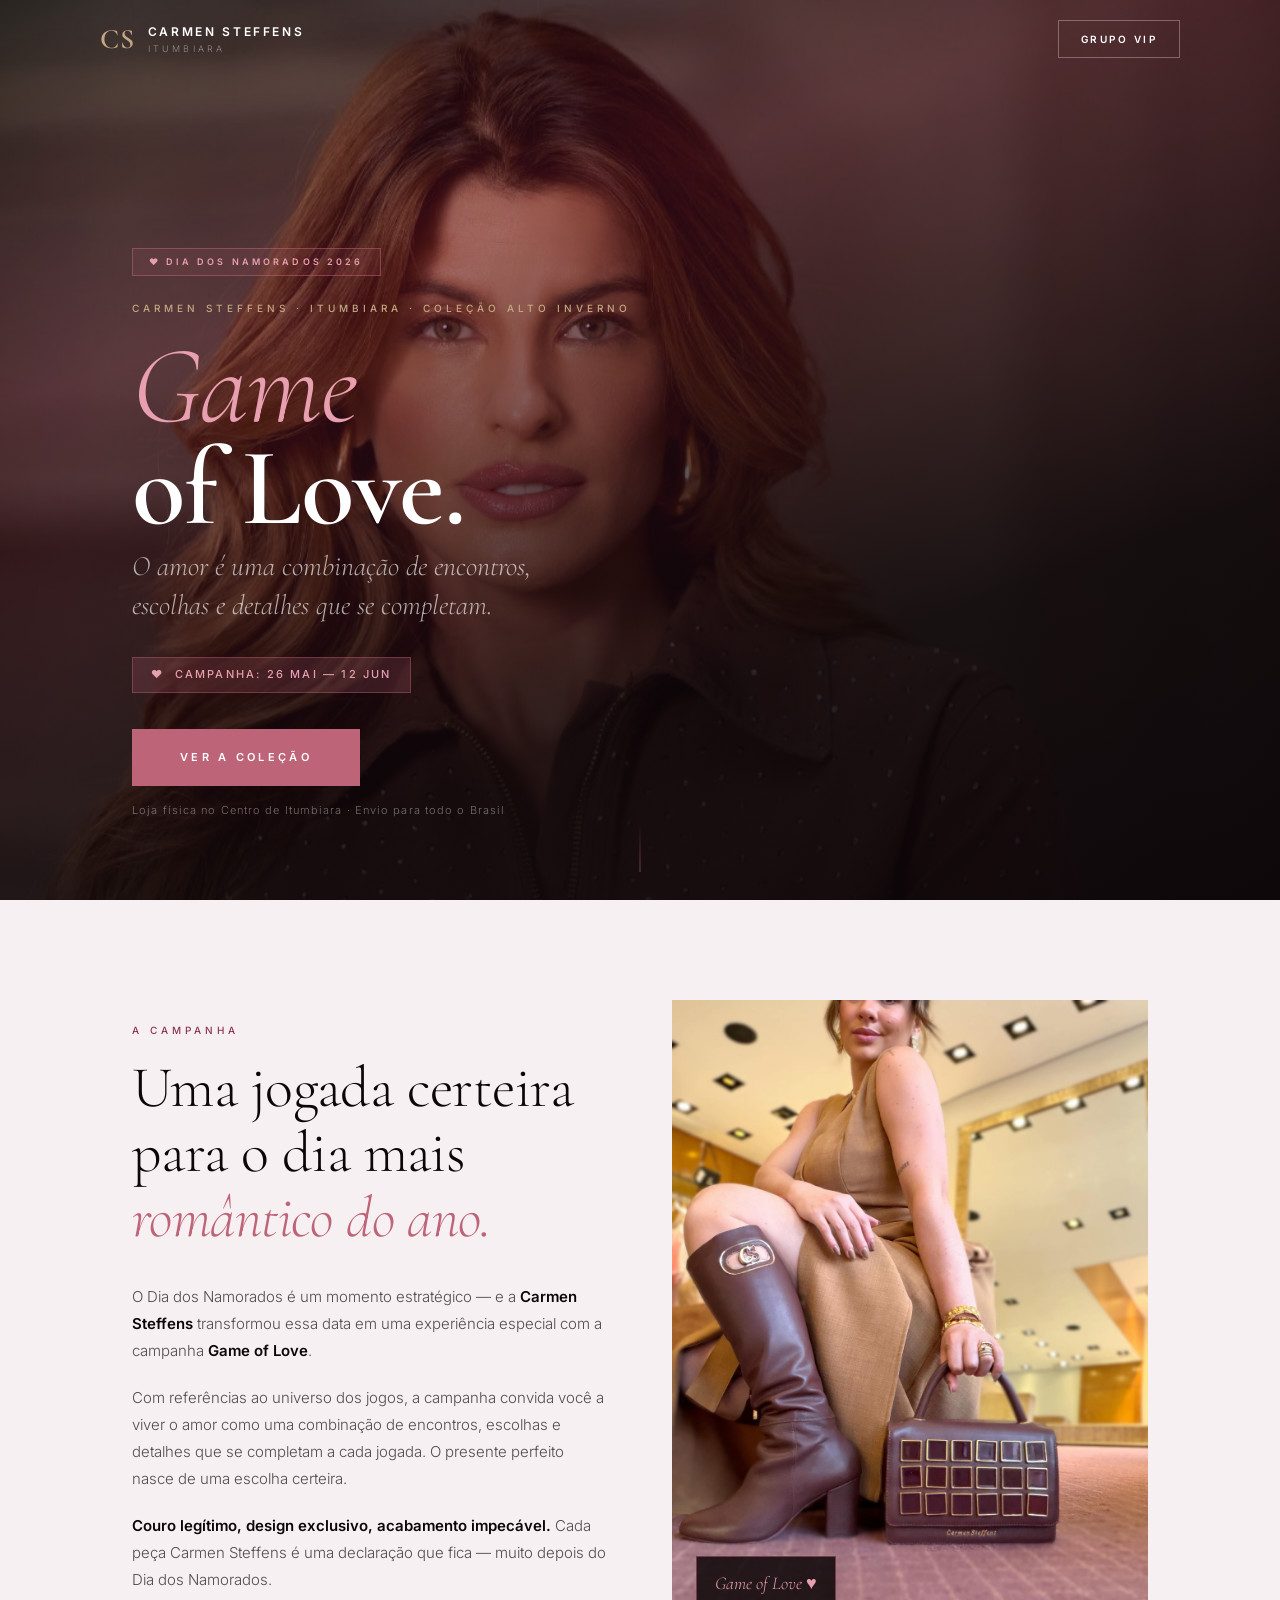
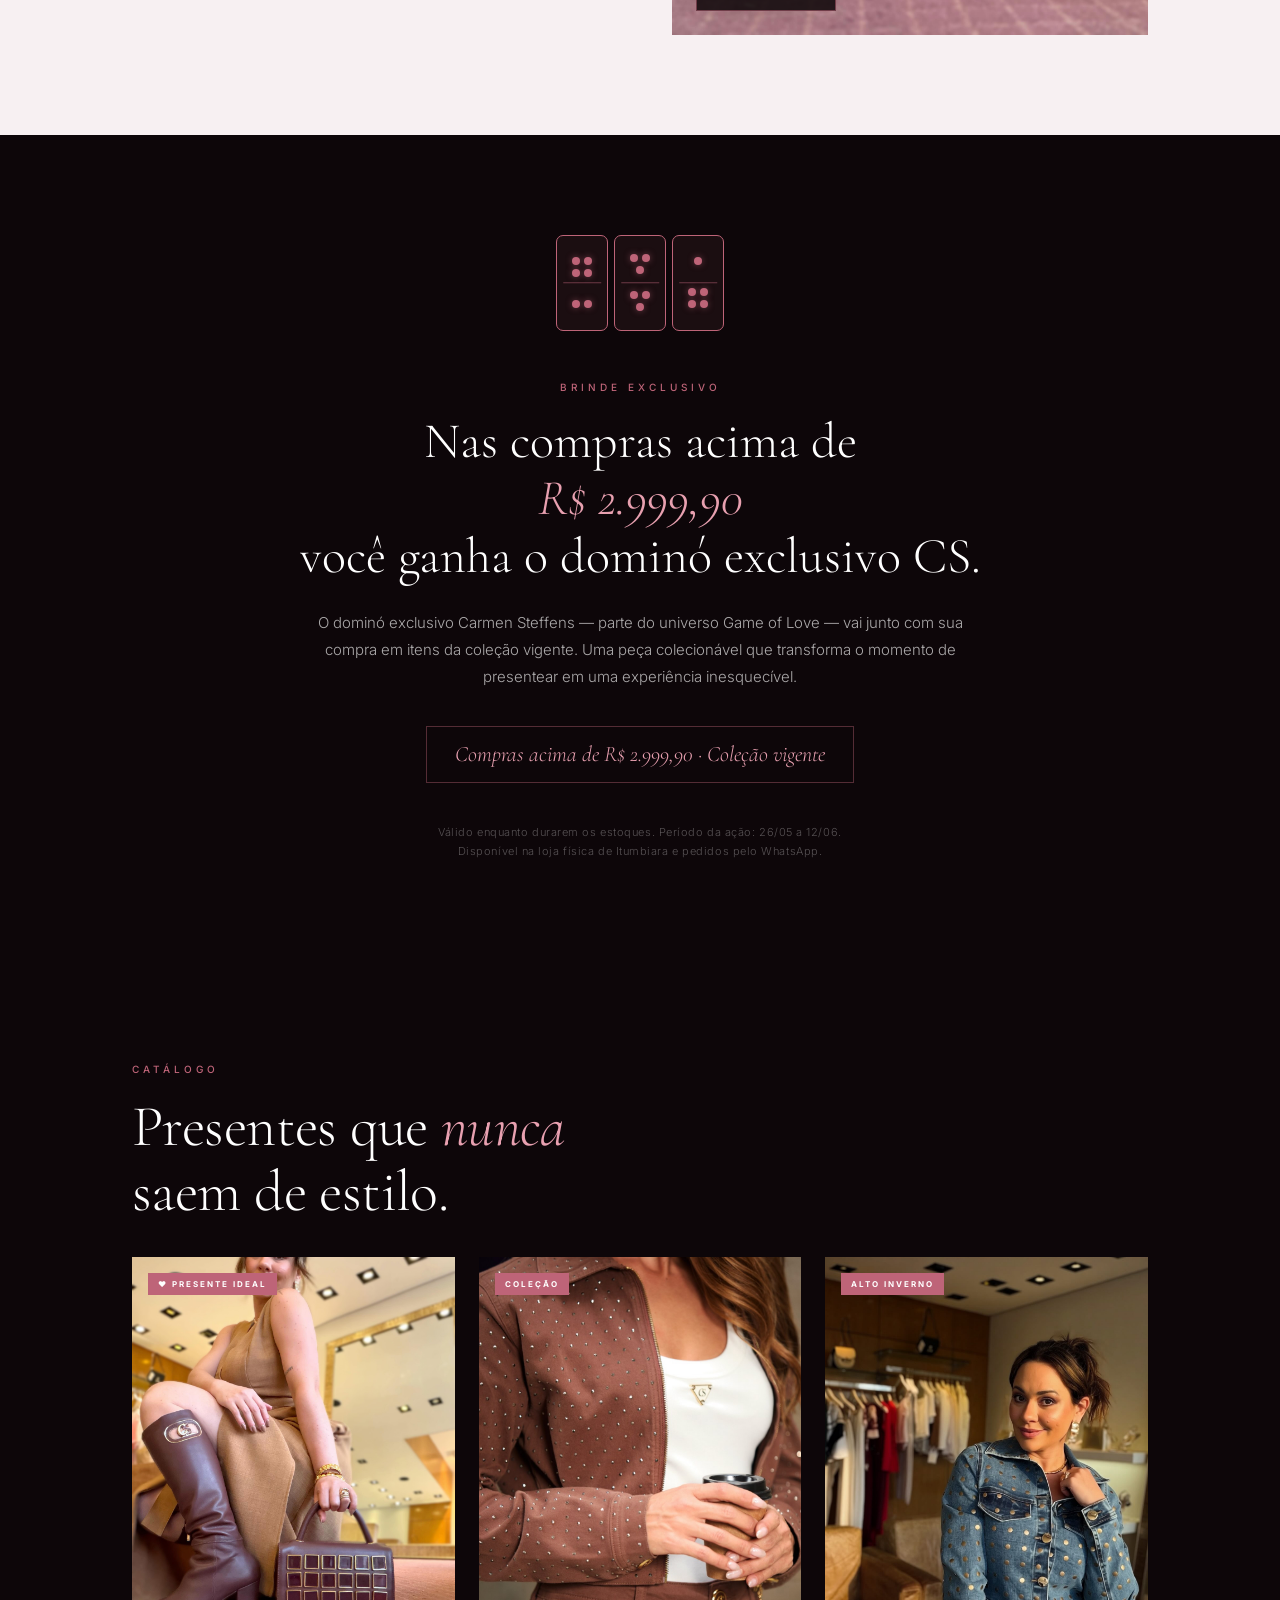
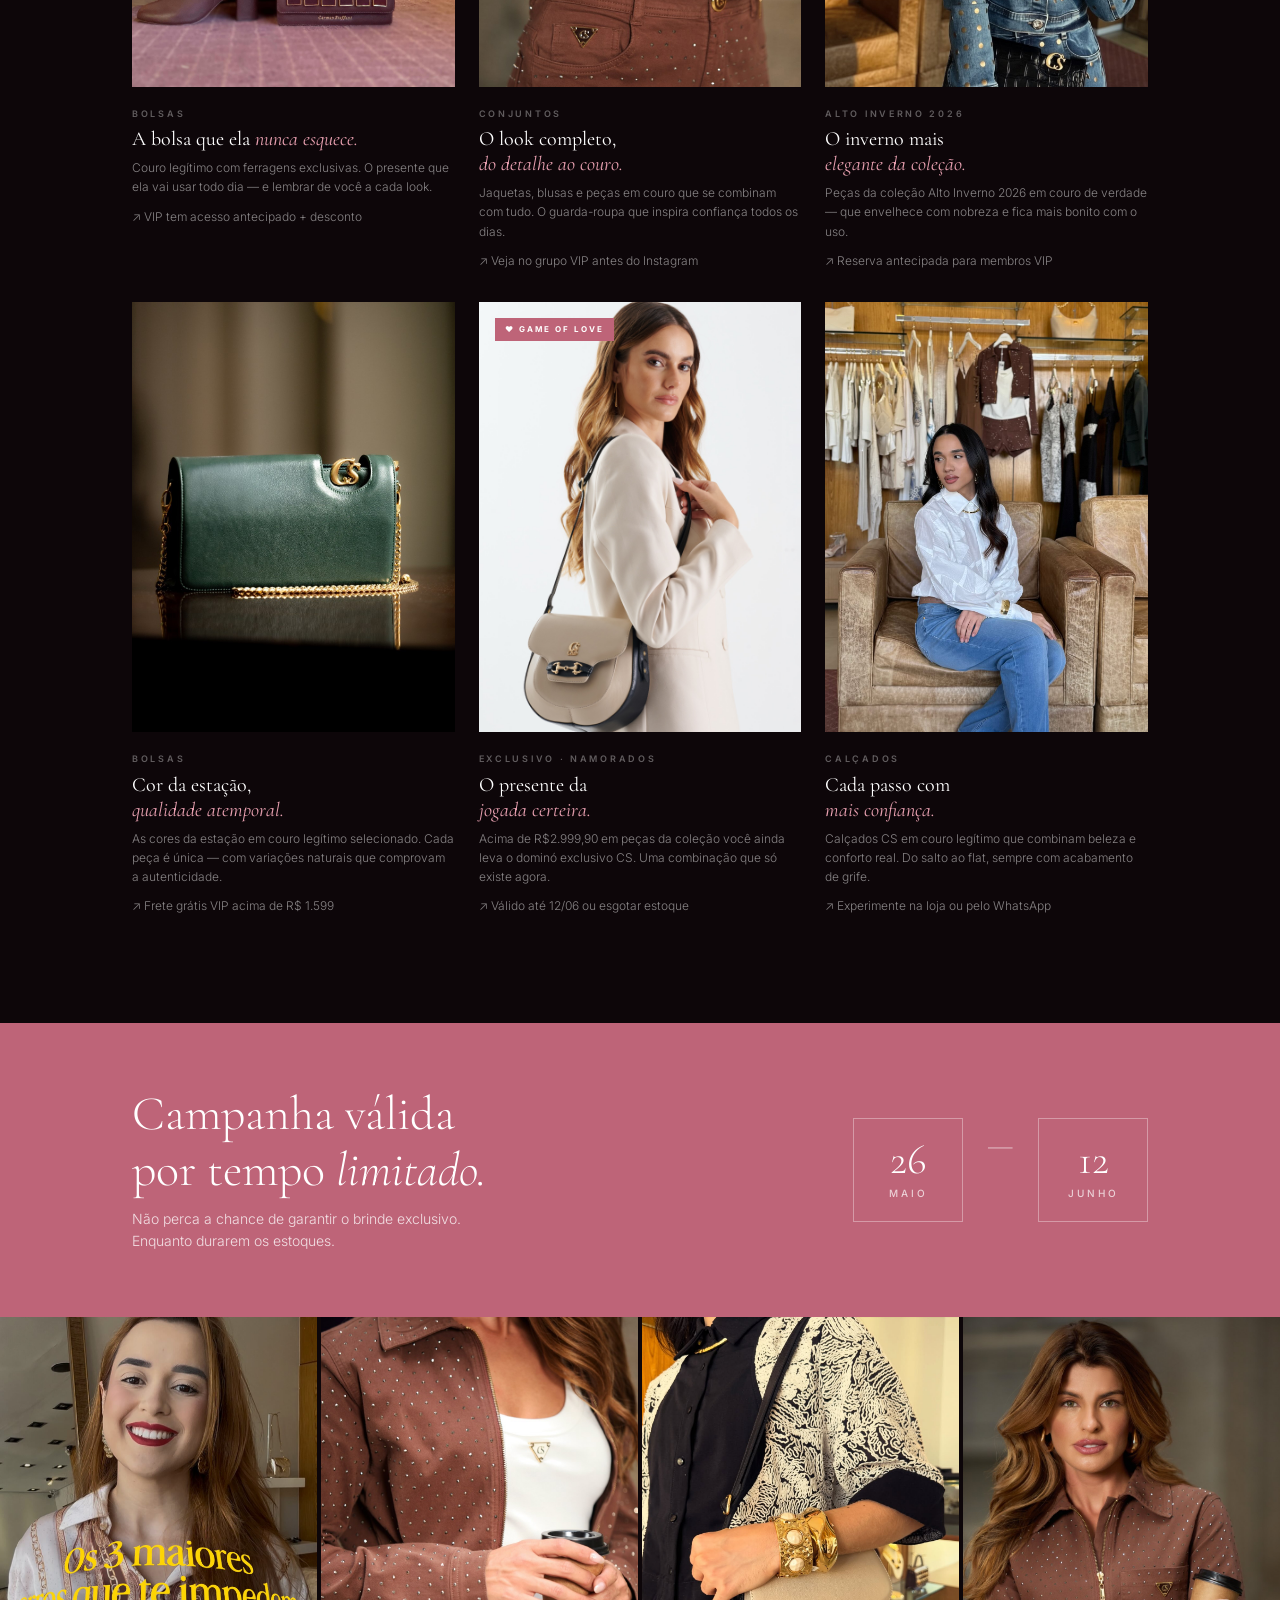
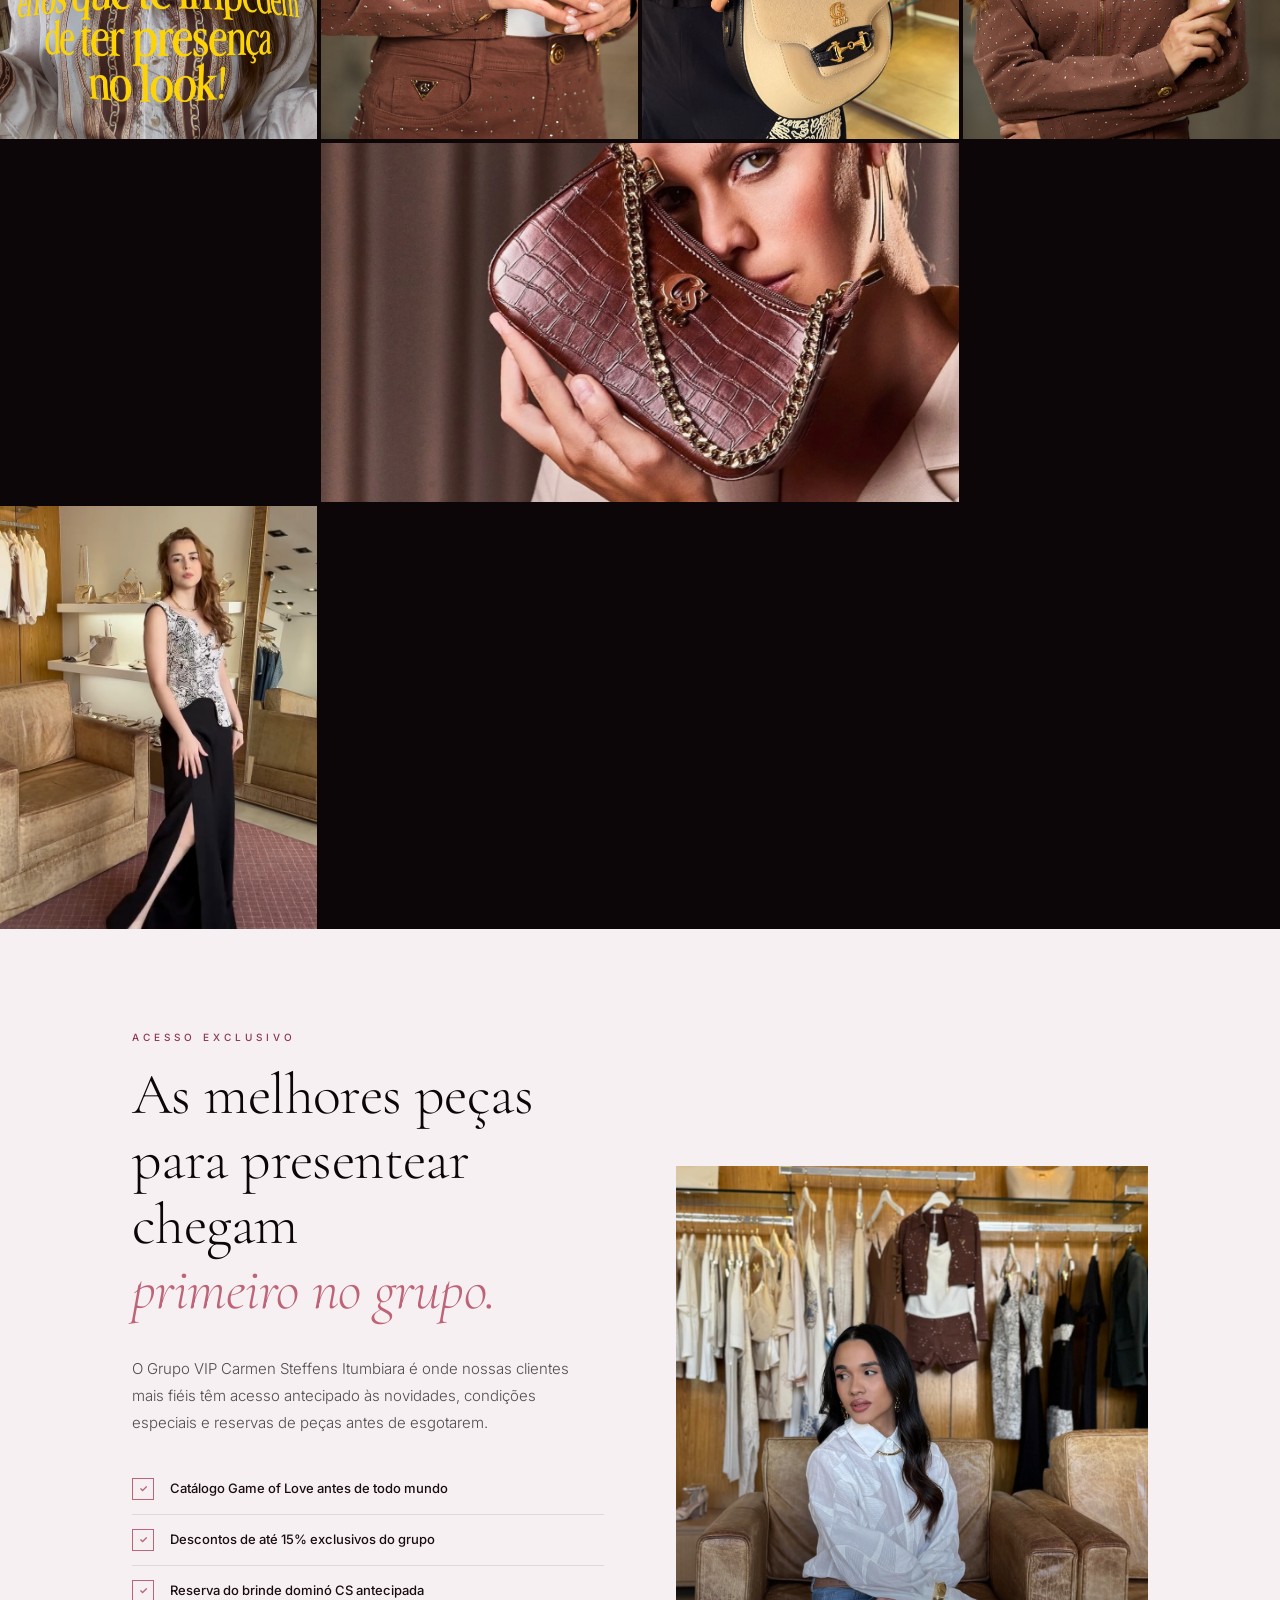
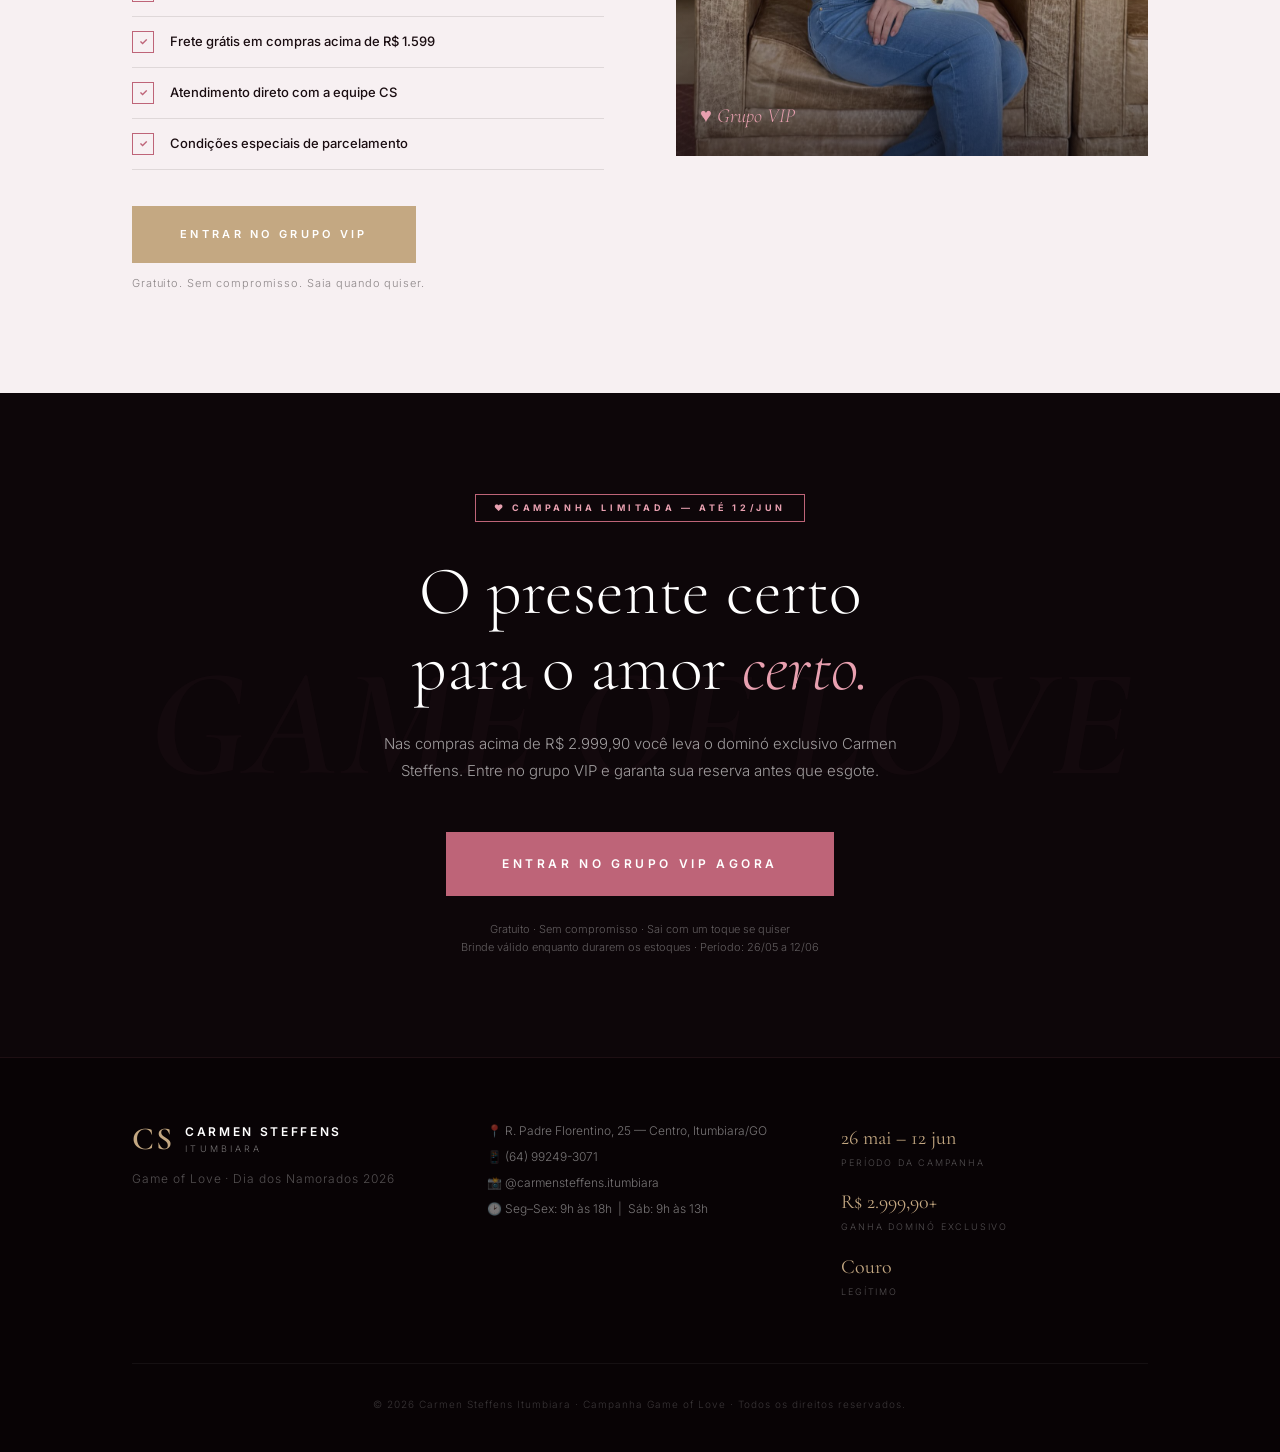
==== commit 26c2267d: "feat: Game of Love landing page — Dia dos Namorados 26/05-12/06 Tema campanha GAME OF LOVE baseado n" ====
--- a/index.html
+++ b/index.html
@@ -3,16 +3,797 @@
 <head>
   <meta charset="UTF-8">
   <meta name="viewport" content="width=device-width, initial-scale=1.0">
-  <title>Carmen Steffens Itumbiara — Couro Legítimo. Moda Premium.</title>
-  <meta name="description" content="Carmen Steffens Itumbiara. Bolsas, calçados e acessórios em couro legítimo. A maior marca de moda feminina em couro do Brasil agora em Itumbiara/GO.">
-  <meta property="og:title" content="Carmen Steffens Itumbiara — Couro Legítimo. Design Exclusivo.">
-  <meta property="og:description" content="Não é só uma bolsa. É uma Carmen Steffens. Entre no grupo VIP e compre com vantagens exclusivas.">
-  <meta property="og:image" content="images/new-editorial-grande.jpg">
-  <meta property="og:type" content="website">
+  <title>Game of Love — Carmen Steffens Itumbiara · Dia dos Namorados</title>
+  <meta name="description" content="Game of Love. O presente perfeito para o Dia dos Namorados. Carmen Steffens Itumbiara — couro legítimo, design exclusivo.">
+  <meta property="og:title" content="Game of Love — Carmen Steffens Itumbiara">
+  <meta property="og:description" content="Nas compras acima de R$2.999,90 você ganha um dominó exclusivo CS. Dia dos Namorados até 12/06.">
+  <meta property="og:image" content="images/insta-look-03.jpg">
   <link rel="preconnect" href="https://fonts.googleapis.com">
   <link rel="preconnect" href="https://fonts.gstatic.com" crossorigin>
   <link href="https://fonts.googleapis.com/css2?family=Cormorant+Garamond:ital,wght@0,300;0,400;0,500;0,600;0,700;1,300;1,400;1,500&family=Inter:wght@300;400;500;600;700&display=swap" rel="stylesheet">
-  <link rel="stylesheet" href="css/style.css">
+  <style>
+    *, *::before, *::after { box-sizing: border-box; margin: 0; padding: 0; }
+    html { font-size: 16px; scroll-behavior: smooth; -webkit-text-size-adjust: 100%; }
+    body {
+      background: #0D0609;
+      color: #FFFFFF;
+      font-family: 'Inter', sans-serif;
+      font-weight: 300;
+      line-height: 1.6;
+      overflow-x: hidden;
+      -webkit-font-smoothing: antialiased;
+    }
+    img { display: block; max-width: 100%; height: auto; }
+    a { text-decoration: none; color: inherit; }
+    address { font-style: normal; }
+
+    .container {
+      width: 100%;
+      max-width: 1080px;
+      margin: 0 auto;
+      padding: 0 32px;
+    }
+
+    /* ── NAVBAR ───────────────────────────────────── */
+    .navbar {
+      position: fixed;
+      top: 0; left: 0; right: 0;
+      z-index: 100;
+      padding: 20px 32px;
+      transition: background 0.3s ease, padding 0.3s ease;
+    }
+    .navbar-inner {
+      display: flex;
+      align-items: center;
+      justify-content: space-between;
+      max-width: 1080px;
+      margin: 0 auto;
+    }
+    .navbar--scrolled {
+      background: rgba(13,6,9,0.96);
+      backdrop-filter: blur(10px);
+      -webkit-backdrop-filter: blur(10px);
+      padding: 14px 32px;
+      border-bottom: 1px solid rgba(190,100,120,0.15);
+    }
+    .cs-logo { display: flex; align-items: center; gap: 12px; }
+    .cs-logo-monogram {
+      font-family: 'Cormorant Garamond', serif;
+      font-size: 28px;
+      font-weight: 600;
+      letter-spacing: 0.05em;
+      color: #C4A882;
+      line-height: 1;
+    }
+    .cs-logo-text { display: flex; flex-direction: column; gap: 1px; }
+    .cs-logo-brand {
+      font-family: 'Inter', sans-serif;
+      font-size: 12px;
+      font-weight: 600;
+      letter-spacing: 0.22em;
+      color: #FFFFFF;
+    }
+    .cs-logo-city {
+      font-family: 'Inter', sans-serif;
+      font-size: 9px;
+      font-weight: 300;
+      letter-spacing: 0.35em;
+      color: rgba(255,255,255,0.45);
+      text-transform: uppercase;
+    }
+    .btn-nav {
+      font-family: 'Inter', sans-serif;
+      font-size: 10px;
+      font-weight: 600;
+      letter-spacing: 0.25em;
+      text-transform: uppercase;
+      color: #FFFFFF;
+      border: 1px solid rgba(255,255,255,0.3);
+      padding: 10px 22px;
+      transition: all 0.3s ease;
+    }
+    .btn-nav:hover { background: rgba(255,255,255,0.08); border-color: #C4A882; color: #C4A882; }
+
+    /* ── HERO ─────────────────────────────────────── */
+    .hero-full {
+      position: relative;
+      min-height: 100svh;
+      display: flex;
+      align-items: flex-end;
+      padding-bottom: 80px;
+      overflow: hidden;
+    }
+    .hero-bg { position: absolute; inset: 0; z-index: 0; }
+    .hero-bg-img { width: 100%; height: 100%; object-fit: cover; object-position: center top; }
+    .hero-overlay {
+      position: absolute;
+      inset: 0;
+      background: linear-gradient(
+        160deg,
+        rgba(13,6,9,0.3) 0%,
+        rgba(90,20,40,0.45) 30%,
+        rgba(13,6,9,0.88) 70%,
+        rgba(13,6,9,0.97) 100%
+      );
+    }
+    .hero-content {
+      position: relative;
+      z-index: 1;
+      display: flex;
+      flex-direction: column;
+      align-items: flex-start;
+      gap: 0;
+    }
+    .campaign-badge {
+      display: inline-flex;
+      align-items: center;
+      gap: 8px;
+      border: 1px solid rgba(190,100,120,0.5);
+      background: rgba(190,100,120,0.1);
+      padding: 6px 16px;
+      margin-bottom: 24px;
+      font-family: 'Inter', sans-serif;
+      font-size: 9px;
+      font-weight: 600;
+      letter-spacing: 0.35em;
+      text-transform: uppercase;
+      color: #E8A0B0;
+    }
+    .hero-eyebrow {
+      font-family: 'Inter', sans-serif;
+      font-size: 10px;
+      font-weight: 500;
+      letter-spacing: 0.4em;
+      text-transform: uppercase;
+      color: #C4A882;
+      margin-bottom: 20px;
+    }
+    .hero-headline {
+      font-family: 'Cormorant Garamond', serif;
+      font-size: clamp(52px, 9vw, 110px);
+      font-weight: 300;
+      line-height: 0.92;
+      letter-spacing: -0.01em;
+      margin-bottom: 8px;
+    }
+    .hero-headline .game { font-style: italic; color: #E8A0B0; }
+    .hero-headline .love { font-weight: 600; color: #FFFFFF; }
+    .hero-subline {
+      font-family: 'Cormorant Garamond', serif;
+      font-size: clamp(18px, 2.8vw, 28px);
+      font-weight: 300;
+      font-style: italic;
+      color: rgba(255,255,255,0.65);
+      margin-bottom: 32px;
+      line-height: 1.4;
+    }
+    .hero-period {
+      display: inline-block;
+      background: rgba(190,100,120,0.2);
+      border: 1px solid rgba(190,100,120,0.4);
+      padding: 8px 18px;
+      font-family: 'Inter', sans-serif;
+      font-size: 11px;
+      font-weight: 500;
+      letter-spacing: 0.2em;
+      color: #E8A0B0;
+      margin-bottom: 36px;
+    }
+    .btn-cta {
+      display: inline-block;
+      font-family: 'Inter', sans-serif;
+      font-size: 11px;
+      font-weight: 600;
+      letter-spacing: 0.3em;
+      text-transform: uppercase;
+      background: #BE6478;
+      color: #FFFFFF;
+      padding: 20px 48px;
+      border: none;
+      cursor: pointer;
+      transition: all 0.3s ease;
+      margin-bottom: 16px;
+    }
+    .btn-cta:hover { background: #A84E63; }
+    .btn-cta--gold { background: #C4A882; }
+    .btn-cta--gold:hover { background: #B8956A; }
+    .hero-proof {
+      font-family: 'Inter', sans-serif;
+      font-size: 11px;
+      font-weight: 300;
+      color: rgba(255,255,255,0.4);
+      letter-spacing: 0.1em;
+    }
+    .hero-scroll-hint {
+      position: absolute;
+      bottom: 28px;
+      left: 50%;
+      transform: translateX(-50%);
+      z-index: 2;
+    }
+    .hero-scroll-hint span {
+      display: block;
+      width: 1px;
+      height: 48px;
+      background: linear-gradient(to bottom, transparent, rgba(190,100,120,0.6));
+      animation: scrollPulse 2s ease-in-out infinite;
+    }
+    @keyframes scrollPulse { 0%,100%{opacity:0;transform:scaleY(0.5)} 50%{opacity:1;transform:scaleY(1)} }
+
+    /* ── DOMINO DECORATION ────────────────────────── */
+    .domino-row {
+      display: flex;
+      gap: 12px;
+      justify-content: center;
+      padding: 40px 0;
+      overflow: hidden;
+    }
+    .domino-tile {
+      width: 48px;
+      height: 88px;
+      border: 1px solid rgba(190,100,120,0.4);
+      border-radius: 6px;
+      display: flex;
+      flex-direction: column;
+      align-items: center;
+      justify-content: space-around;
+      padding: 8px 4px;
+      background: rgba(190,100,120,0.06);
+      position: relative;
+    }
+    .domino-tile::after {
+      content: '';
+      position: absolute;
+      left: 50%;
+      top: 50%;
+      transform: translate(-50%,-50%);
+      width: 80%;
+      height: 1px;
+      background: rgba(190,100,120,0.3);
+    }
+    .domino-dot {
+      width: 7px;
+      height: 7px;
+      border-radius: 50%;
+      background: #BE6478;
+    }
+    .domino-dots-top, .domino-dots-bottom {
+      display: flex;
+      flex-wrap: wrap;
+      width: 28px;
+      gap: 3px;
+      justify-content: center;
+    }
+
+    /* ── SHARED ───────────────────────────────────── */
+    .section-label {
+      font-family: 'Inter', sans-serif;
+      font-size: 10px;
+      font-weight: 500;
+      letter-spacing: 0.4em;
+      text-transform: uppercase;
+      color: #BE6478;
+      display: block;
+      margin-bottom: 18px;
+    }
+    .section-title {
+      font-family: 'Cormorant Garamond', serif;
+      font-size: clamp(34px, 5.5vw, 58px);
+      font-weight: 300;
+      line-height: 1.12;
+      letter-spacing: -0.01em;
+      margin-bottom: 32px;
+    }
+    .section-title em { font-style: italic; color: #E8A0B0; }
+
+    /* ── CAMPANHA ─────────────────────────────────── */
+    .campanha {
+      background: #F7F0F2;
+      padding: 100px 0;
+    }
+    .campanha-grid {
+      display: grid;
+      grid-template-columns: 1fr 1fr;
+      gap: 64px;
+      align-items: center;
+    }
+    .campanha-copy .section-label { color: #8B3650; }
+    .campanha-copy .section-title { color: #0D0609; }
+    .campanha-copy .section-title em { color: #BE6478; }
+    .campanha-body {
+      font-family: 'Inter', sans-serif;
+      font-size: 15px;
+      font-weight: 300;
+      color: rgba(13,6,9,0.7);
+      line-height: 1.8;
+      margin-bottom: 20px;
+    }
+    .campanha-body strong { font-weight: 600; color: #0D0609; }
+    .campanha-image { position: relative; overflow: hidden; aspect-ratio: 3/4; }
+    .campanha-image img { width: 100%; height: 100%; object-fit: cover; }
+    .campanha-image-badge {
+      position: absolute;
+      bottom: 24px;
+      left: 24px;
+      background: rgba(13,6,9,0.85);
+      border: 1px solid rgba(190,100,120,0.5);
+      padding: 12px 18px;
+      font-family: 'Cormorant Garamond', serif;
+      font-size: 18px;
+      font-style: italic;
+      color: #E8A0B0;
+    }
+
+    /* ── BRINDE ───────────────────────────────────── */
+    .brinde {
+      background: #0D0609;
+      padding: 100px 0;
+      text-align: center;
+    }
+    .brinde-inner { max-width: 700px; margin: 0 auto; }
+    .brinde-domino {
+      display: flex;
+      gap: 6px;
+      justify-content: center;
+      margin-bottom: 48px;
+    }
+    .brinde-tile {
+      width: 52px;
+      height: 96px;
+      border: 1.5px solid #BE6478;
+      border-radius: 7px;
+      display: flex;
+      flex-direction: column;
+      align-items: center;
+      justify-content: space-around;
+      padding: 10px 4px;
+      background: rgba(190,100,120,0.08);
+      position: relative;
+    }
+    .brinde-tile::after {
+      content: '';
+      position: absolute;
+      left: 50%; top: 50%;
+      transform: translate(-50%,-50%);
+      width: 75%;
+      height: 1.5px;
+      background: rgba(190,100,120,0.5);
+    }
+    .brinde-dot {
+      width: 8px; height: 8px;
+      border-radius: 50%;
+      background: #BE6478;
+      box-shadow: 0 0 6px rgba(190,100,120,0.5);
+    }
+    .brinde-dots { display: flex; flex-wrap: wrap; width: 30px; gap: 4px; justify-content: center; }
+    .brinde-title {
+      font-family: 'Cormorant Garamond', serif;
+      font-size: clamp(30px, 5vw, 50px);
+      font-weight: 300;
+      line-height: 1.15;
+      margin-bottom: 24px;
+    }
+    .brinde-title em { font-style: italic; color: #E8A0B0; }
+    .brinde-body {
+      font-size: 15px;
+      font-weight: 300;
+      color: rgba(255,255,255,0.65);
+      line-height: 1.8;
+      margin-bottom: 12px;
+    }
+    .brinde-valor {
+      display: inline-block;
+      font-family: 'Cormorant Garamond', serif;
+      font-size: 22px;
+      font-style: italic;
+      color: #E8A0B0;
+      border: 1px solid rgba(190,100,120,0.4);
+      padding: 10px 28px;
+      margin: 24px 0 40px;
+    }
+    .brinde-obs {
+      font-size: 11px;
+      font-weight: 300;
+      color: rgba(255,255,255,0.3);
+      letter-spacing: 0.05em;
+      line-height: 1.7;
+    }
+
+    /* ── PRODUTOS ─────────────────────────────────── */
+    .produtos {
+      background: #0D0609;
+      padding: 100px 0;
+    }
+    .produtos-grid {
+      display: grid;
+      grid-template-columns: repeat(3, 1fr);
+      gap: 24px;
+    }
+    .produto-card { display: flex; flex-direction: column; }
+    .produto-img-wrap {
+      position: relative;
+      aspect-ratio: 3/4;
+      overflow: hidden;
+      background: #1A0D11;
+    }
+    .produto-img-wrap img {
+      width: 100%; height: 100%;
+      object-fit: cover;
+      transition: transform 0.5s ease;
+    }
+    .produto-card:hover .produto-img-wrap img { transform: scale(1.04); }
+    .produto-badge {
+      position: absolute;
+      top: 16px; left: 16px;
+      background: #BE6478;
+      color: #fff;
+      font-family: 'Inter', sans-serif;
+      font-size: 8px;
+      font-weight: 700;
+      letter-spacing: 0.25em;
+      padding: 5px 10px;
+      text-transform: uppercase;
+    }
+    .produto-info {
+      padding: 20px 0 8px;
+      display: flex;
+      flex-direction: column;
+      gap: 6px;
+      flex: 1;
+    }
+    .produto-category {
+      font-family: 'Inter', sans-serif;
+      font-size: 9px;
+      font-weight: 600;
+      letter-spacing: 0.3em;
+      text-transform: uppercase;
+      color: rgba(255,255,255,0.35);
+    }
+    .produto-info h3 {
+      font-family: 'Cormorant Garamond', serif;
+      font-size: 20px;
+      font-weight: 400;
+      line-height: 1.25;
+      color: #fff;
+    }
+    .produto-info h3 em { font-style: italic; color: #E8A0B0; }
+    .produto-info p {
+      font-family: 'Inter', sans-serif;
+      font-size: 12px;
+      font-weight: 300;
+      color: rgba(255,255,255,0.5);
+      line-height: 1.6;
+    }
+    .produto-cta-hint {
+      font-family: 'Inter', sans-serif;
+      font-size: 11px;
+      font-weight: 400;
+      color: #BE6478;
+      margin-top: 4px;
+    }
+
+    /* ── PERÍODO ──────────────────────────────────── */
+    .periodo {
+      background: #BE6478;
+      padding: 64px 0;
+    }
+    .periodo-inner {
+      display: flex;
+      align-items: center;
+      justify-content: space-between;
+      gap: 40px;
+    }
+    .periodo-copy h2 {
+      font-family: 'Cormorant Garamond', serif;
+      font-size: clamp(30px, 4vw, 48px);
+      font-weight: 300;
+      color: #FFFFFF;
+      line-height: 1.15;
+    }
+    .periodo-copy p {
+      font-size: 14px;
+      font-weight: 300;
+      color: rgba(255,255,255,0.8);
+      margin-top: 10px;
+    }
+    .periodo-dates {
+      display: flex;
+      gap: 24px;
+      flex-shrink: 0;
+    }
+    .periodo-date {
+      text-align: center;
+      border: 1px solid rgba(255,255,255,0.35);
+      padding: 20px 28px;
+      min-width: 110px;
+    }
+    .periodo-date .dia {
+      font-family: 'Cormorant Garamond', serif;
+      font-size: 42px;
+      font-weight: 300;
+      color: #fff;
+      line-height: 1;
+    }
+    .periodo-date .mes {
+      font-family: 'Inter', sans-serif;
+      font-size: 10px;
+      font-weight: 500;
+      letter-spacing: 0.3em;
+      color: rgba(255,255,255,0.7);
+      text-transform: uppercase;
+      margin-top: 4px;
+    }
+    .periodo-divider {
+      font-family: 'Cormorant Garamond', serif;
+      font-size: 32px;
+      color: rgba(255,255,255,0.5);
+    }
+
+    /* ── VIP CTA ──────────────────────────────────── */
+    .vip-cta {
+      background: #F7F0F2;
+      padding: 100px 0;
+    }
+    .vip-cta-inner {
+      display: grid;
+      grid-template-columns: 1fr 1fr;
+      gap: 72px;
+      align-items: center;
+    }
+    .vip-cta-copy .section-label { color: #8B3650; }
+    .vip-cta-copy .section-title { color: #0D0609; }
+    .vip-cta-copy .section-title em { color: #BE6478; }
+    .vip-body {
+      font-family: 'Inter', sans-serif;
+      font-size: 15px;
+      font-weight: 300;
+      color: rgba(13,6,9,0.7);
+      line-height: 1.8;
+      margin-bottom: 16px;
+    }
+    .vip-benefits { margin: 28px 0 36px; display: flex; flex-direction: column; gap: 0; }
+    .vip-benefit-item {
+      display: flex;
+      align-items: center;
+      gap: 16px;
+      padding: 14px 0;
+      border-bottom: 1px solid rgba(13,6,9,0.1);
+      font-family: 'Inter', sans-serif;
+      font-size: 13px;
+      font-weight: 500;
+      color: #1A0D11;
+      line-height: 1.5;
+    }
+    .vip-check {
+      flex-shrink: 0;
+      width: 22px;
+      height: 22px;
+      display: flex;
+      align-items: center;
+      justify-content: center;
+      border: 1.5px solid #BE6478;
+      font-size: 10px;
+      color: #BE6478;
+      font-weight: 700;
+    }
+    .vip-microcopy {
+      font-size: 11px;
+      font-weight: 300;
+      color: rgba(13,6,9,0.45);
+      letter-spacing: 0.08em;
+      margin-top: -4px;
+    }
+    .vip-image { position: relative; overflow: hidden; aspect-ratio: 4/5; }
+    .vip-image img { width: 100%; height: 100%; object-fit: cover; }
+    .vip-image-overlay {
+      position: absolute;
+      inset: 0;
+      background: linear-gradient(180deg, transparent 50%, rgba(13,6,9,0.6) 100%);
+    }
+    .vip-image-tag {
+      position: absolute;
+      bottom: 24px;
+      left: 24px;
+      font-family: 'Cormorant Garamond', serif;
+      font-size: 20px;
+      font-style: italic;
+      color: #E8A0B0;
+    }
+
+    /* ── GALERIA ──────────────────────────────────── */
+    .galeria {
+      background: #0D0609;
+      padding: 0;
+    }
+    .galeria-grid {
+      display: grid;
+      grid-template-columns: repeat(4, 1fr);
+      gap: 4px;
+    }
+    .gal-item {
+      overflow: hidden;
+      aspect-ratio: 3/4;
+      background: #1A0D11;
+      position: relative;
+    }
+    .gal-item img { width: 100%; height: 100%; object-fit: cover; transition: transform 0.5s ease; }
+    .gal-item:hover img { transform: scale(1.05); }
+    .gal-item--wide { grid-column: span 2; aspect-ratio: 16/9; }
+    .gal-item--tall { grid-row: span 2; }
+
+    /* ── CTA FINAL ────────────────────────────────── */
+    .cta-final {
+      background: #0D0609;
+      padding: 100px 0;
+      text-align: center;
+      position: relative;
+      overflow: hidden;
+    }
+    .cta-final::before {
+      content: 'GAME OF LOVE';
+      position: absolute;
+      top: 50%;
+      left: 50%;
+      transform: translate(-50%, -50%);
+      font-family: 'Cormorant Garamond', serif;
+      font-size: clamp(60px, 12vw, 160px);
+      font-weight: 700;
+      font-style: italic;
+      color: rgba(190,100,120,0.04);
+      white-space: nowrap;
+      pointer-events: none;
+      z-index: 0;
+    }
+    .cta-final-content { position: relative; z-index: 1; }
+    .urgency-badge {
+      display: inline-block;
+      border: 1px solid #BE6478;
+      color: #E8A0B0;
+      font-family: 'Inter', sans-serif;
+      font-size: 9px;
+      font-weight: 700;
+      letter-spacing: 0.4em;
+      padding: 6px 18px;
+      margin-bottom: 32px;
+      text-transform: uppercase;
+    }
+    .cta-final-title {
+      font-family: 'Cormorant Garamond', serif;
+      font-size: clamp(36px, 6vw, 68px);
+      font-weight: 300;
+      line-height: 1.12;
+      margin-bottom: 24px;
+    }
+    .cta-final-title em { font-style: italic; color: #E8A0B0; }
+    .cta-final-sub {
+      font-size: 15px;
+      font-weight: 300;
+      color: rgba(255,255,255,0.6);
+      line-height: 1.8;
+      max-width: 560px;
+      margin: 0 auto 48px;
+    }
+    .btn-cta-final {
+      display: inline-block;
+      font-family: 'Inter', sans-serif;
+      font-size: 12px;
+      font-weight: 600;
+      letter-spacing: 0.3em;
+      text-transform: uppercase;
+      background: #BE6478;
+      color: #FFFFFF;
+      padding: 22px 56px;
+      border: none;
+      cursor: pointer;
+      transition: all 0.3s ease;
+    }
+    .btn-cta-final:hover { background: #A84E63; }
+    .cta-guarantee {
+      font-size: 11px;
+      font-weight: 300;
+      color: rgba(255,255,255,0.35);
+      margin-top: 24px;
+      line-height: 1.7;
+    }
+
+    /* ── FOOTER ───────────────────────────────────── */
+    .footer {
+      background: #080305;
+      padding: 64px 0 40px;
+      border-top: 1px solid rgba(190,100,120,0.12);
+    }
+    .footer-inner {
+      display: grid;
+      grid-template-columns: 1fr 1fr 1fr;
+      gap: 48px;
+      align-items: start;
+    }
+    .footer-tagline {
+      font-size: 12px;
+      font-weight: 300;
+      color: rgba(255,255,255,0.3);
+      margin-top: 12px;
+      letter-spacing: 0.08em;
+    }
+    .footer-address {
+      display: flex;
+      flex-direction: column;
+      gap: 8px;
+      font-size: 12px;
+      font-weight: 300;
+      color: rgba(255,255,255,0.45);
+      line-height: 1.5;
+    }
+    .footer-trust {
+      display: flex;
+      flex-direction: column;
+      gap: 16px;
+    }
+    .footer-trust-item {
+      display: flex;
+      flex-direction: column;
+      gap: 2px;
+    }
+    .footer-trust-item strong {
+      font-family: 'Cormorant Garamond', serif;
+      font-size: 20px;
+      font-weight: 400;
+      color: #C4A882;
+    }
+    .footer-trust-item span {
+      font-size: 9px;
+      font-weight: 300;
+      letter-spacing: 0.2em;
+      text-transform: uppercase;
+      color: rgba(255,255,255,0.3);
+    }
+    .footer-copy {
+      grid-column: 1 / -1;
+      font-size: 10px;
+      font-weight: 300;
+      color: rgba(255,255,255,0.2);
+      text-align: center;
+      padding-top: 32px;
+      border-top: 1px solid rgba(255,255,255,0.05);
+      margin-top: 16px;
+      letter-spacing: 0.1em;
+    }
+
+    /* ── REVEAL ───────────────────────────────────── */
+    .reveal { opacity: 0; transform: translateY(18px); transition: opacity 0.6s ease, transform 0.6s ease; }
+    .reveal.visible { opacity: 1; transform: translateY(0); }
+
+    /* ── RESPONSIVE ───────────────────────────────── */
+    @media (max-width: 900px) {
+      .container { padding: 0 24px; }
+      .campanha-grid, .vip-cta-inner { grid-template-columns: 1fr; gap: 40px; }
+      .campanha-image { order: -1; }
+      .produtos-grid { grid-template-columns: 1fr 1fr; gap: 16px; }
+      .periodo-inner { flex-direction: column; text-align: center; }
+      .periodo-dates { justify-content: center; }
+      .footer-inner { grid-template-columns: 1fr; text-align: center; }
+      .galeria-grid { grid-template-columns: 1fr 1fr; }
+      .gal-item--wide { grid-column: span 2; aspect-ratio: 3/2; }
+    }
+    @media (max-width: 640px) {
+      .hero-full { padding-top: 72px; padding-bottom: 60px; }
+      .navbar { padding: 16px 20px; }
+      .navbar--scrolled { padding: 12px 20px; }
+      .produtos-grid { grid-template-columns: 1fr 1fr; gap: 12px; }
+      .btn-cta { padding: 18px 32px; width: 100%; text-align: center; }
+      .btn-cta-final { padding: 18px 32px; width: 100%; }
+      .periodo-dates { gap: 12px; }
+      .periodo-date { padding: 14px 20px; min-width: 90px; }
+      .galeria-grid { grid-template-columns: 1fr 1fr; gap: 3px; }
+      .gal-item--tall { grid-row: span 1; }
+      .brinde-domino { gap: 4px; }
+      .brinde-tile { width: 44px; height: 80px; }
+    }
+    @media (prefers-reduced-motion: reduce) {
+      html { scroll-behavior: auto; }
+      .reveal { transition: none; opacity: 1; transform: none; }
+    }
+  </style>
 </head>
 <body>
 
@@ -30,506 +811,332 @@
     </div>
   </nav>
 
-  <!-- ══ 01 HERO ═══════════════════════════════════════════════ -->
+  <!-- ══ 01 HERO ════════════════════════════════════════════════ -->
   <section class="hero-full">
     <div class="hero-bg">
-      <img src="images/insta-look-03.jpg" alt="Carmen Steffens Itumbiara" class="hero-bg-img">
+      <img src="images/insta-look-03.jpg" alt="Game of Love — Carmen Steffens" class="hero-bg-img">
       <div class="hero-overlay"></div>
     </div>
     <div class="hero-content container">
-      <p class="eyebrow">Carmen Steffens &bull; Itumbiara &bull; Couro Legítimo</p>
+      <span class="campaign-badge">&#9829; Dia dos Namorados 2026</span>
+      <p class="hero-eyebrow">Carmen Steffens · Itumbiara · Coleção Alto Inverno</p>
       <h1 class="hero-headline">
-        Couro legítimo.<br>
-        Design exclusivo.<br>
-        <em>Carmen Steffens.</em>
+        <span class="game">Game</span><br>
+        <span class="love">of Love.</span>
       </h1>
-      <p class="hero-sub">
-        A maior marca de moda feminina em couro do Brasil tem uma loja em Itumbiara.
-        Bolsas, calçados e acessórios que fazem você se sentir única — com atendimento que você só encontra em loja de grife.
+      <p class="hero-subline">
+        O amor é uma combinação de encontros,<br>
+        escolhas e detalhes que se completam.
       </p>
-      <a href="https://chat.whatsapp.com/LINK_DO_GRUPO" class="btn-cta" onclick="trackCta('hero')" target="_blank" rel="noopener">
-        CONHECER A COLEÇÃO
+      <div class="hero-period">&#9829;&nbsp; CAMPANHA: 26 MAI — 12 JUN</div>
+      <a href="https://chat.whatsapp.com/LINK_DO_GRUPO" class="btn-cta" target="_blank" rel="noopener">
+        VER A COLEÇÃO
       </a>
       <p class="hero-proof">Loja física no Centro de Itumbiara · Envio para todo o Brasil</p>
     </div>
     <div class="hero-scroll-hint"><span></span></div>
   </section>
 
-  <!-- ══ 02 SOBRE A CS (fundo claro) ══════════════════════════ -->
-  <section class="brand-statement brand-statement--light">
+  <!-- ══ 02 CAMPANHA ════════════════════════════════════════════ -->
+  <section class="campanha">
     <div class="container">
-      <div class="brand-grid">
-        <div class="brand-copy">
-          <p class="section-label section-label--dark">A marca</p>
-          <h2 class="brand-title brand-title--dark">
-            Mais de 30 anos<br>
-            transformando couro<br>
-            em <em>desejo.</em>
+      <div class="campanha-grid">
+        <div class="campanha-copy">
+          <span class="section-label">A campanha</span>
+          <h2 class="section-title">
+            Uma jogada certeira<br>
+            para o dia mais<br>
+            <em>romântico do ano.</em>
           </h2>
-          <p class="brand-body brand-body--dark">
-            A Carmen Steffens nasceu com uma missão clara: criar peças de moda feminina que unem
-            couro legítimo, design autoral e acabamento impecável. Centenas de lojas pelo mundo
-            e uma promessa que nunca mudou.
+          <p class="campanha-body">
+            O Dia dos Namorados é um momento estratégico — e a <strong>Carmen Steffens</strong>
+            transformou essa data em uma experiência especial com a campanha
+            <strong>Game of Love</strong>.
           </p>
-          <p class="brand-body brand-body--dark brand-body--highlight">
-            Não é só uma bolsa. É uma Carmen Steffens.
+          <p class="campanha-body">
+            Com referências ao universo dos jogos, a campanha convida você a viver
+            o amor como uma combinação de encontros, escolhas e detalhes que se
+            completam a cada jogada. O presente perfeito nasce de uma escolha certeira.
           </p>
-          <p class="brand-body brand-body--dark">
-            Quando você toca o couro, sente a diferença. Quando você usa, as pessoas percebem.
-            E quando você abre o guarda-roupa e vê aquela peça ali, sabe que fez a escolha certa.
+          <p class="campanha-body">
+            <strong>Couro legítimo, design exclusivo, acabamento impecável.</strong>
+            Cada peça Carmen Steffens é uma declaração que fica — muito depois
+            do Dia dos Namorados.
           </p>
-          <div class="brand-details">
-            <div class="brand-detail-item">
-              <h4>Couro Legítimo</h4>
-              <p>Selecionado e tratado para durar anos sem perder a beleza. Nada de sintético. O toque, o cheiro, o acabamento — tudo real.</p>
-            </div>
-            <div class="brand-detail-item">
-              <h4>Design Autoral</h4>
-              <p>Coleções criadas por designers brasileiros que acompanham tendências internacionais. Peças únicas que ninguém mais vai ter.</p>
-            </div>
-            <div class="brand-detail-item">
-              <h4>700+ Lojas no Mundo</h4>
-              <p>Presença em 5 continentes. A mesma qualidade de Miami agora em Itumbiara — no Centro da sua cidade.</p>
-            </div>
-          </div>
         </div>
-        <div class="brand-image">
-          <img src="images/insta-look-05.jpg" alt="Coleção Carmen Steffens Itumbiara">
+        <div class="campanha-image">
+          <img src="images/insta-bolsa-principal.jpg" alt="Coleção Game of Love — Carmen Steffens">
+          <div class="campanha-image-badge">Game of Love &hearts;</div>
         </div>
       </div>
     </div>
   </section>
 
-  <!-- ══ 03 PRODUTOS ════════════════════════════════════════════ -->
-  <section class="products">
+  <!-- ══ 03 BRINDE EXCLUSIVO ════════════════════════════════════ -->
+  <section class="brinde">
     <div class="container">
-      <p class="section-label">Coleção</p>
-      <h2 class="section-title">
-        Peças que falam antes<br>
-        de você <em>dizer uma palavra.</em>
-      </h2>
-      <div class="products-grid">
-
-        <article class="product-card">
-          <div class="product-img-wrap">
-            <img src="images/insta-bolsa-principal.jpg" alt="Bolsa CS couro legítimo" loading="lazy">
-            <span class="product-badge">VIP FIRST</span>
-          </div>
-          <div class="product-info">
-            <span class="product-category">Bolsas</span>
-            <h3>A bolsa que vira <em>assinatura.</em></h3>
-            <p>Couro legítimo com ferragens exclusivas. A bolsa Carmen Steffens não acompanha o look. <strong>Ela é o look.</strong></p>
-            <p class="product-cta-text">↗ Membros VIP compram com até 15% off</p>
-          </div>
-        </article>
-
-        <article class="product-card product-card--featured">
-          <div class="product-img-wrap">
-            <img src="images/insta-look-01.jpg" alt="Look Carmen Steffens Itumbiara" loading="lazy">
-            <span class="product-badge">NOVO</span>
-          </div>
-          <div class="product-info">
-            <span class="product-category">Nova Coleção</span>
-            <h3>Estilo que <em>chega primeiro.</em></h3>
-            <p>Peças da nova coleção que chegam ao grupo VIP antes do Instagram. Você escolhe e reserva enquanto outras ainda estão esperando o teaser.</p>
-            <p class="product-cta-text">↗ Grupo VIP vê 48h antes de todo mundo</p>
-          </div>
-        </article>
-
-        <article class="product-card">
-          <div class="product-img-wrap">
-            <img src="images/insta-look-02.jpg" alt="Acessórios Carmen Steffens" loading="lazy">
-            <span class="product-badge">MAIS DESEJADA</span>
-          </div>
-          <div class="product-info">
-            <span class="product-category">Acessórios &amp; Couro</span>
-            <h3>Do couro ao tecido, <em>tudo com a mesma alma.</em></h3>
-            <p>Carteiras, cintos, clutches — cada detalhe em couro de verdade. O acabamento que você sente e as pessoas notam.</p>
-            <p class="product-cta-text">↗ Frete grátis VIP acima de R$&nbsp;1.599</p>
-          </div>
-        </article>
-
-        <article class="product-card">
-          <div class="product-img-wrap">
-            <img src="images/insta-look-04.jpg" alt="Coleção premium Carmen Steffens" loading="lazy">
-          </div>
-          <div class="product-info">
-            <span class="product-category">Premium</span>
-            <h3>Investimento que <em>valoriza com o tempo.</em></h3>
-            <p>Couro legítimo envelhece com nobreza. Cada peça CS fica mais bonita conforme você usa — não o contrário.</p>
-            <p class="product-cta-text">↗ Condição especial de parcelamento para membros</p>
-          </div>
-        </article>
-
-        <article class="product-card">
-          <div class="product-img-wrap">
-            <img src="images/new-produto-c.jpg" alt="Carmen Steffens couro natural" loading="lazy">
-            <span class="product-badge">EXCLUSIVO</span>
-          </div>
-          <div class="product-info">
-            <span class="product-category">Couro Natural</span>
-            <h3>O toque que você <em>não esquece.</em></h3>
-            <p>Couro selecionado e tratado com processo artesanal. Cada peça é única — com variações naturais que comprovam a autenticidade.</p>
-            <p class="product-cta-text">↗ Experimente na loja ou veja pelo WhatsApp</p>
-          </div>
-        </article>
-
-        <article class="product-card">
-          <div class="product-img-wrap">
-            <img src="images/insta-look-05.jpg" alt="Carmen Steffens calçados" loading="lazy">
-          </div>
-          <div class="product-info">
-            <span class="product-category">Calçados</span>
-            <h3>Cada passo com <em>mais confiança.</em></h3>
-            <p>Calçados Carmen Steffens combinam couro legítimo com conforto real. Do salto ao flat, todas com o mesmo acabamento de grife.</p>
-            <p class="product-cta-text">↗ Experimente na loja — R. Padre Florentino, 25</p>
-          </div>
-        </article>
-
+      <div class="brinde-inner">
+        <div class="brinde-domino">
+          <div class="brinde-tile">
+            <div class="brinde-dots"><div class="brinde-dot"></div><div class="brinde-dot"></div><div class="brinde-dot"></div><div class="brinde-dot"></div></div>
+            <div class="brinde-dots"><div class="brinde-dot"></div><div class="brinde-dot"></div></div>
+          </div>
+          <div class="brinde-tile">
+            <div class="brinde-dots"><div class="brinde-dot"></div><div class="brinde-dot"></div><div class="brinde-dot"></div></div>
+            <div class="brinde-dots"><div class="brinde-dot"></div><div class="brinde-dot"></div><div class="brinde-dot"></div></div>
+          </div>
+          <div class="brinde-tile">
+            <div class="brinde-dots"><div class="brinde-dot"></div></div>
+            <div class="brinde-dots"><div class="brinde-dot"></div><div class="brinde-dot"></div><div class="brinde-dot"></div><div class="brinde-dot"></div></div>
+          </div>
+        </div>
+        <span class="section-label" style="justify-content:center;display:flex">Brinde exclusivo</span>
+        <h2 class="brinde-title">
+          Nas compras acima de<br>
+          <em>R$&nbsp;2.999,90</em><br>
+          você ganha o dominó exclusivo CS.
+        </h2>
+        <p class="brinde-body">
+          O dominó exclusivo Carmen Steffens — parte do universo Game of Love —
+          vai junto com sua compra em itens da coleção vigente.
+          Uma peça colecionável que transforma o momento de presentear
+          em uma experiência inesquecível.
+        </p>
+        <div class="brinde-valor">Compras acima de R$&nbsp;2.999,90 · Coleção vigente</div>
+        <p class="brinde-obs">
+          Válido enquanto durarem os estoques. Período da ação: 26/05 a 12/06.<br>
+          Disponível na loja física de Itumbiara e pedidos pelo WhatsApp.
+        </p>
       </div>
     </div>
   </section>
 
-  <!-- ══ 04 POR QUE CS ITUMBIARA (fundo claro) ════════════════ -->
-  <section class="why-cs why-cs--light">
+  <!-- ══ 04 PRODUTOS ════════════════════════════════════════════ -->
+  <section class="produtos">
     <div class="container">
-      <p class="section-label section-label--dark">Nossa loja</p>
-      <h2 class="section-title section-title--dark">
-        A experiência Carmen Steffens<br>
-        sem sair de <em class="em--warm">Itumbiara.</em>
+      <span class="section-label">Catálogo</span>
+      <h2 class="section-title">
+        Presentes que <em>nunca</em><br>
+        saem de estilo.
       </h2>
-      <div class="why-grid">
-        <div class="why-card why-card--dark">
-          <div class="why-icon">
-            <svg width="28" height="28" viewBox="0 0 28 28" fill="none"><path d="M14 2L10.5 9.5H2.5L9 14.5L6.5 22L14 17.5L21.5 22L19 14.5L25.5 9.5H17.5L14 2Z" stroke="#B8956A" stroke-width="1.5" stroke-linejoin="round"/></svg>
-          </div>
-          <h3>Atendimento de Verdade</h3>
-          <p>Aqui você não é um número. Cada cliente é atendida pelo nome, com atenção ao que você precisa. A equipe CS Itumbiara conhece cada peça e sabe exatamente o que combina com você.</p>
+      <div class="produtos-grid">
+
+        <article class="produto-card reveal">
+          <div class="produto-img-wrap">
+            <img src="images/insta-bolsa-principal.jpg" alt="Bolsa Carmen Steffens couro" loading="lazy">
+            <span class="produto-badge">&#9829; PRESENTE IDEAL</span>
+          </div>
+          <div class="produto-info">
+            <span class="produto-category">Bolsas</span>
+            <h3>A bolsa que ela <em>nunca esquece.</em></h3>
+            <p>Couro legítimo com ferragens exclusivas. O presente que ela vai usar todo dia — e lembrar de você a cada look.</p>
+            <p class="produto-cta-hint">↗ VIP tem acesso antecipado + desconto</p>
+          </div>
+        </article>
+
+        <article class="produto-card reveal">
+          <div class="produto-img-wrap">
+            <img src="images/insta-look-02.jpg" alt="Conjunto Carmen Steffens" loading="lazy">
+            <span class="produto-badge">COLEÇÃO</span>
+          </div>
+          <div class="produto-info">
+            <span class="produto-category">Conjuntos</span>
+            <h3>O look completo,<br><em>do detalhe ao couro.</em></h3>
+            <p>Jaquetas, blusas e peças em couro que se combinam com tudo. O guarda-roupa que inspira confiança todos os dias.</p>
+            <p class="produto-cta-hint">↗ Veja no grupo VIP antes do Instagram</p>
+          </div>
+        </article>
+
+        <article class="produto-card reveal">
+          <div class="produto-img-wrap">
+            <img src="images/insta-look-04.jpg" alt="Look Carmen Steffens" loading="lazy">
+            <span class="produto-badge">ALTO INVERNO</span>
+          </div>
+          <div class="produto-info">
+            <span class="produto-category">Alto Inverno 2026</span>
+            <h3>O inverno mais<br><em>elegante da coleção.</em></h3>
+            <p>Peças da coleção Alto Inverno 2026 em couro de verdade — que envelhece com nobreza e fica mais bonito com o uso.</p>
+            <p class="produto-cta-hint">↗ Reserva antecipada para membros VIP</p>
+          </div>
+        </article>
+
+        <article class="produto-card reveal">
+          <div class="produto-img-wrap">
+            <img src="images/gallery-01-bolsa-verde.jpg" alt="Bolsa CS couro verde" loading="lazy">
+          </div>
+          <div class="produto-info">
+            <span class="produto-category">Bolsas</span>
+            <h3>Cor da estação,<br><em>qualidade atemporal.</em></h3>
+            <p>As cores da estação em couro legítimo selecionado. Cada peça é única — com variações naturais que comprovam a autenticidade.</p>
+            <p class="produto-cta-hint">↗ Frete grátis VIP acima de R$&nbsp;1.599</p>
+          </div>
+        </article>
+
+        <article class="produto-card reveal">
+          <div class="produto-img-wrap">
+            <img src="images/new-produto-c.jpg" alt="Carmen Steffens Game of Love" loading="lazy">
+            <span class="produto-badge">&#9829; GAME OF LOVE</span>
+          </div>
+          <div class="produto-info">
+            <span class="produto-category">Exclusivo · Namorados</span>
+            <h3>O presente da<br><em>jogada certeira.</em></h3>
+            <p>Acima de R$2.999,90 em peças da coleção você ainda leva o dominó exclusivo CS. Uma combinação que só existe agora.</p>
+            <p class="produto-cta-hint">↗ Válido até 12/06 ou esgotar estoque</p>
+          </div>
+        </article>
+
+        <article class="produto-card reveal">
+          <div class="produto-img-wrap">
+            <img src="images/insta-look-05.jpg" alt="Carmen Steffens calçados" loading="lazy">
+          </div>
+          <div class="produto-info">
+            <span class="produto-category">Calçados</span>
+            <h3>Cada passo com<br><em>mais confiança.</em></h3>
+            <p>Calçados CS em couro legítimo que combinam beleza e conforto real. Do salto ao flat, sempre com acabamento de grife.</p>
+            <p class="produto-cta-hint">↗ Experimente na loja ou pelo WhatsApp</p>
+          </div>
+        </article>
+
+      </div>
+    </div>
+  </section>
+
+  <!-- ══ 05 PERÍODO ════════════════════════════════════════════ -->
+  <section class="periodo">
+    <div class="container">
+      <div class="periodo-inner">
+        <div class="periodo-copy">
+          <h2>Campanha válida<br>por tempo <em style="font-style:italic">limitado.</em></h2>
+          <p>Não perca a chance de garantir o brinde exclusivo.<br>Enquanto durarem os estoques.</p>
         </div>
-        <div class="why-card why-card--dark">
-          <div class="why-icon">
-            <svg width="28" height="28" viewBox="0 0 28 28" fill="none"><circle cx="14" cy="10" r="5" stroke="#B8956A" stroke-width="1.5"/><path d="M3 26C3 20 7.9 16 14 16C20.1 16 25 20 25 26" stroke="#B8956A" stroke-width="1.5" stroke-linecap="round"/></svg>
-          </div>
-          <h3>Você Toca Antes de Comprar</h3>
-          <p>Nada substitui sentir o couro na mão, experimentar o calçado, ver a cor de verdade. Comprar presencialmente na CS Itumbiara é uma experiência que loja online não oferece.</p>
-        </div>
-        <div class="why-card why-card--dark">
-          <div class="why-icon">
-            <svg width="28" height="28" viewBox="0 0 28 28" fill="none"><path d="M14 3L4 26H24L14 3Z" stroke="#B8956A" stroke-width="1.5" stroke-linejoin="round"/><line x1="14" y1="3" x2="14" y2="26" stroke="#B8956A" stroke-width="1" stroke-dasharray="2 2"/></svg>
-          </div>
-          <h3>No Coração de Itumbiara</h3>
-          <p>R. Padre Florentino, 25 — Centro. Fácil de chegar. A vitrine já te convida. O interior te faz querer ficar. E quando você sai, já está pensando na próxima visita.</p>
-        </div>
-        <div class="why-card why-card--dark">
-          <div class="why-icon">
-            <svg width="28" height="28" viewBox="0 0 28 28" fill="none"><rect x="2" y="6" width="24" height="18" rx="1" stroke="#B8956A" stroke-width="1.5"/><path d="M2 12H26" stroke="#B8956A" stroke-width="1.5"/><path d="M9 3V9M19 3V9" stroke="#B8956A" stroke-width="1.5" stroke-linecap="round"/></svg>
-          </div>
-          <h3>Enviamos Para Todo o Brasil</h3>
-          <p>Não mora em Itumbiara? Atendemos pelo WhatsApp com fotos e vídeos de cada peça. Enviamos para qualquer cidade com embalagem premium e o mesmo cuidado de sempre.</p>
+        <div class="periodo-dates">
+          <div class="periodo-date">
+            <div class="dia">26</div>
+            <div class="mes">Maio</div>
+          </div>
+          <div class="periodo-divider">—</div>
+          <div class="periodo-date">
+            <div class="dia">12</div>
+            <div class="mes">Junho</div>
+          </div>
         </div>
       </div>
     </div>
   </section>
 
-  <!-- ══ 05 PROVA SOCIAL ════════════════════════════════════════ -->
-  <section class="social-proof">
+  <!-- ══ 06 GALERIA ════════════════════════════════════════════ -->
+  <section class="galeria">
+    <div class="galeria-grid">
+      <figure class="gal-item gal-item--tall reveal">
+        <img src="images/insta-look-01.jpg" alt="Carmen Steffens Namorados" loading="lazy">
+      </figure>
+      <figure class="gal-item reveal">
+        <img src="images/insta-look-02.jpg" alt="Carmen Steffens couro" loading="lazy">
+      </figure>
+      <figure class="gal-item reveal">
+        <img src="images/gallery-05-bolsa-bege.jpg" alt="Bolsa CS" loading="lazy">
+      </figure>
+      <figure class="gal-item gal-item--tall reveal">
+        <img src="images/insta-look-03.jpg" alt="Look Game of Love" loading="lazy">
+      </figure>
+      <figure class="gal-item gal-item--wide reveal">
+        <img src="images/new-editorial-grande.jpg" alt="Carmen Steffens editorial" loading="lazy">
+      </figure>
+      <figure class="gal-item reveal">
+        <img src="images/insta-vitrine-01.jpg" alt="CS Itumbiara" loading="lazy">
+      </figure>
+    </div>
+  </section>
+
+  <!-- ══ 07 VIP CTA ════════════════════════════════════════════ -->
+  <section class="vip-cta">
     <div class="container">
-      <p class="section-label">Quem já conhece</p>
-      <div class="proof-headline-row">
-        <h2 class="section-title proof-title">
-          Mulheres de Itumbiara<br>
-          que escolheram<br>
-          <em>não abrir mão.</em>
-        </h2>
-        <div class="proof-number">
-          <span class="proof-big-num">527</span>
-          <span class="proof-big-label">clientes VIP<br>em Itumbiara</span>
+      <div class="vip-cta-inner">
+        <div class="vip-cta-copy">
+          <span class="section-label">Acesso exclusivo</span>
+          <h2 class="section-title">
+            As melhores peças<br>
+            para presentear chegam<br>
+            <em>primeiro no grupo.</em>
+          </h2>
+          <p class="vip-body">
+            O Grupo VIP Carmen Steffens Itumbiara é onde nossas clientes
+            mais fiéis têm acesso antecipado às novidades, condições especiais
+            e reservas de peças antes de esgotarem.
+          </p>
+          <div class="vip-benefits">
+            <div class="vip-benefit-item"><span class="vip-check">✓</span><span>Catálogo Game of Love antes de todo mundo</span></div>
+            <div class="vip-benefit-item"><span class="vip-check">✓</span><span>Descontos de até 15% exclusivos do grupo</span></div>
+            <div class="vip-benefit-item"><span class="vip-check">✓</span><span>Reserva do brinde dominó CS antecipada</span></div>
+            <div class="vip-benefit-item"><span class="vip-check">✓</span><span>Frete grátis em compras acima de R$&nbsp;1.599</span></div>
+            <div class="vip-benefit-item"><span class="vip-check">✓</span><span>Atendimento direto com a equipe CS</span></div>
+            <div class="vip-benefit-item"><span class="vip-check">✓</span><span>Condições especiais de parcelamento</span></div>
+          </div>
+          <a href="https://chat.whatsapp.com/LINK_DO_GRUPO" class="btn-cta btn-cta--gold" target="_blank" rel="noopener">
+            ENTRAR NO GRUPO VIP
+          </a>
+          <p class="vip-microcopy">Gratuito. Sem compromisso. Saia quando quiser.</p>
         </div>
-      </div>
-      <div class="testimonials-grid">
-        <div class="testimonial-card">
-          <blockquote>"Comprei minha primeira bolsa Carmen Steffens há 3 anos. Uso até hoje, todo dia, e parece nova. Nenhuma outra marca me deu essa durabilidade com esse visual."</blockquote>
-          <cite>— Fernanda M., 34 anos · Membro VIP há 5 meses</cite>
-        </div>
-        <div class="testimonial-card">
-          <blockquote>"O atendimento é outro nível. A equipe me mandou foto de uma sandália que tinha acabado de chegar e combinou perfeito com o vestido que eu tinha comprado antes. Isso não tem preço."</blockquote>
-          <cite>— Patrícia R., 41 anos · Membro VIP há 4 meses</cite>
-        </div>
-        <div class="testimonial-card">
-          <blockquote>"Eu achava caro até comprar a primeira peça. Depois que você vê a qualidade do couro, o acabamento — você entende que é investimento. Não volto mais pra marca barata."</blockquote>
-          <cite>— Camila T., 28 anos · Membro VIP há 3 meses</cite>
-        </div>
-        <div class="testimonial-card testimonial-card--highlight">
-          <blockquote>"Minhas amigas de Goiânia ficam impressionadas quando eu conto que tem Carmen Steffens em Itumbiara. Elas precisam ir ao shopping — eu vou a pé no Centro."</blockquote>
-          <cite>— Luciana F., 37 anos · Membro VIP há 6 meses</cite>
+        <div class="vip-image reveal">
+          <img src="images/insta-look-05.jpg" alt="Carmen Steffens VIP">
+          <div class="vip-image-overlay"></div>
+          <div class="vip-image-tag">&#9829; Grupo VIP</div>
         </div>
       </div>
     </div>
   </section>
 
-  <!-- ══ 06 GALERIA EDITORIAL (8 fotos) ════════════════════════ -->
-  <section class="gallery-editorial">
-    <div class="container gallery-editorial-header">
-      <p class="section-label">Editorial</p>
-      <h2 class="section-title">
-        Cada detalhe foi pensado<br>
-        para <em>ser notado.</em>
-      </h2>
-    </div>
-    <div class="gallery-mega-grid">
-      <!-- Coluna esquerda: 1 tall + 1 -->
-      <div class="gmg-col gmg-col--left">
-        <figure class="gmg-item gmg-item--tall">
-          <img src="images/insta-look-01.jpg" alt="Editorial Carmen Steffens" loading="lazy">
-          <figcaption>Look editorial — Coleção atual</figcaption>
-        </figure>
-        <figure class="gmg-item">
-          <img src="images/gallery-01-bolsa-verde.jpg" alt="Bolsa verde couro legítimo" loading="lazy">
-          <figcaption>Bolsa em couro legítimo — cor da estação</figcaption>
-        </figure>
-      </div>
-      <!-- Centro: 1 wide + 2 -->
-      <div class="gmg-col gmg-col--center">
-        <figure class="gmg-item gmg-item--wide">
-          <img src="images/insta-bolsa-principal.jpg" alt="Nova Coleção CS Itumbiara" loading="lazy">
-          <figcaption>Nova Coleção — disponível no grupo VIP primeiro</figcaption>
-        </figure>
-        <div class="gmg-row">
-          <figure class="gmg-item">
-            <img src="images/insta-look-02.jpg" alt="Detalhe couro CS" loading="lazy">
-            <figcaption>O acabamento que só couro real tem</figcaption>
-          </figure>
-          <figure class="gmg-item">
-            <img src="images/insta-look-03.jpg" alt="Acessórios CS" loading="lazy">
-            <figcaption>Acessórios — detalhes que definem o look</figcaption>
-          </figure>
-        </div>
-      </div>
-      <!-- Coluna direita: 1 + 1 tall -->
-      <div class="gmg-col gmg-col--right">
-        <figure class="gmg-item">
-          <img src="images/gallery-05-bolsa-bege.jpg" alt="Bolsa bege CS" loading="lazy">
-          <figcaption>Clássico atemporal — bolsa que você usa por anos</figcaption>
-        </figure>
-        <figure class="gmg-item gmg-item--tall">
-          <img src="images/insta-look-05.jpg" alt="Coleção premium CS" loading="lazy">
-          <figcaption>Couro que envelhece com nobreza</figcaption>
-        </figure>
-      </div>
-    </div>
-    <div class="gallery-life-strip">
-      <figure class="gls-item">
-        <img src="images/gallery-04-lifestyle-loja.jpg" alt="Experiência Carmen Steffens Itumbiara" loading="lazy">
-      </figure>
-      <figure class="gls-item">
-        <img src="images/insta-look-04.jpg" alt="Look exclusivo CS" loading="lazy">
-      </figure>
-      <figure class="gls-item">
-        <img src="images/new-colecao-destaque.jpg" alt="Destaque da coleção" loading="lazy">
-      </figure>
-      <figure class="gls-item">
-        <img src="images/gallery-06-logo-cs.jpg" alt="Carmen Steffens — Couro Legítimo" loading="lazy">
-      </figure>
-    </div>
-  </section>
-
-  <!-- ══ 06b LOOKBOOK INSTAGRAM ═════════════════════════════════ -->
-  <section class="lookbook">
-    <div class="container lookbook-header">
-      <p class="section-label">@carmensteffens.itumbiara</p>
-      <h2 class="section-title">
-        Veja o que nossas<br>
-        clientes estão <em>usando agora.</em>
-      </h2>
-    </div>
-    <div class="lookbook-grid">
-      <figure class="lbk-item">
-        <img src="images/insta-vitrine-01.jpg" alt="Carmen Steffens Itumbiara" loading="lazy">
-        <div class="lbk-overlay"><span>Ver no Instagram ↗</span></div>
-      </figure>
-      <figure class="lbk-item lbk-item--tall">
-        <img src="images/new-produto-e.jpg" alt="Carmen Steffens couro" loading="lazy">
-        <div class="lbk-overlay"><span>Ver no Instagram ↗</span></div>
-      </figure>
-      <figure class="lbk-item">
-        <img src="images/insta-vitrine-02.jpg" alt="Carmen Steffens produto" loading="lazy">
-        <div class="lbk-overlay"><span>Ver no Instagram ↗</span></div>
-      </figure>
-      <figure class="lbk-item lbk-item--wide">
-        <img src="images/new-editorial-grande.jpg" alt="Carmen Steffens editorial" loading="lazy">
-        <div class="lbk-overlay"><span>Ver no Instagram ↗</span></div>
-      </figure>
-      <figure class="lbk-item">
-        <img src="images/gallery-03-detalhe-jaqueta.jpg" alt="Detalhe couro CS" loading="lazy">
-        <div class="lbk-overlay"><span>Ver no Instagram ↗</span></div>
-      </figure>
-      <figure class="lbk-item">
-        <img src="images/new-produto-d.jpg" alt="Acessórios Carmen Steffens" loading="lazy">
-        <div class="lbk-overlay"><span>Ver no Instagram ↗</span></div>
-      </figure>
-      <figure class="lbk-item lbk-item--tall">
-        <img src="images/gallery-02-editorial-modelo.jpg" alt="Look Carmen Steffens" loading="lazy">
-        <div class="lbk-overlay"><span>Ver no Instagram ↗</span></div>
-      </figure>
-      <figure class="lbk-item">
-        <img src="images/insta-vitrine-03.jpg" alt="Carmen Steffens vitrine" loading="lazy">
-        <div class="lbk-overlay"><span>Ver no Instagram ↗</span></div>
-      </figure>
-    </div>
-    <div class="lookbook-cta">
-      <a href="https://www.instagram.com/carmensteffens.itumbiara" class="btn-ghost" target="_blank" rel="noopener">
-        Ver mais no Instagram →
-      </a>
-    </div>
-  </section>
-
-  <!-- ══ 07 EXPERIÊNCIA VIP (fundo claro) ══════════════════════ -->
-  <section class="vip-experience vip-experience--light">
-    <div class="container">
-      <div class="vip-inner">
-        <div class="vip-copy">
-          <p class="section-label section-label--dark">Acesso privilegiado</p>
-          <h2 class="vip-title vip-title--dark">
-            Quem conhece a Carmen<br>
-            Steffens quer mais.<br>
-            Por isso criamos o<br>
-            <em class="em--warm">Grupo VIP.</em>
-          </h2>
-          <p class="vip-body vip-body--dark">
-            O Grupo VIP Carmen Steffens Itumbiara é o canal exclusivo onde nossas clientes
-            mais fiéis têm acesso antecipado a tudo. Lançamentos antes do Instagram.
-            Condições que não vão para o feed. Reservas de peças antes de esgotarem.
-          </p>
-          <p class="vip-body vip-body--dark">
-            Mais de 527 mulheres de Itumbiara e região já fazem parte. A entrada é gratuita.
-          </p>
-          <a href="https://chat.whatsapp.com/LINK_DO_GRUPO" class="btn-cta btn-cta--warm" onclick="trackCta('vip')" target="_blank" rel="noopener">
-            ENTRAR NO GRUPO VIP
-          </a>
-          <p class="vip-microcopy">Gratuito. Sem compromisso. Um toque para sair se quiser.</p>
-        </div>
-        <div class="vip-benefits">
-          <div class="vip-benefit-item"><span class="vip-check">✓</span><span>Lançamentos 48h antes do Instagram</span></div>
-          <div class="vip-benefit-item"><span class="vip-check">✓</span><span>Descontos de até 15% exclusivos do grupo</span></div>
-          <div class="vip-benefit-item"><span class="vip-check">✓</span><span>Frete grátis em compras acima de R$&nbsp;1.599</span></div>
-          <div class="vip-benefit-item"><span class="vip-check">✓</span><span>Reserva de peças antes de esgotarem</span></div>
-          <div class="vip-benefit-item"><span class="vip-check">✓</span><span>Atendimento direto com a equipe CS</span></div>
-          <div class="vip-benefit-item"><span class="vip-check">✓</span><span>Ofertas relâmpago só para membros</span></div>
-          <div class="vip-benefit-item"><span class="vip-check">✓</span><span>Convites para eventos e lançamentos na loja</span></div>
-        </div>
-      </div>
-    </div>
-  </section>
-
-  <!-- ══ 08 ANTI-OBJEÇÃO ════════════════════════════════════════ -->
-  <section class="anti-objection">
-    <div class="container">
-      <p class="section-label">Suas dúvidas</p>
-      <h2 class="section-title" style="margin-bottom:48px">A gente sabe o que você está pensando.</h2>
-      <div class="ao-grid">
-        <div class="ao-card">
-          <p class="ao-question">"Carmen Steffens não é caro demais?"</p>
-          <p class="ao-answer">Caro é comprar 3 bolsas sintéticas por ano que descascam, desbotam e você tem vergonha de usar depois de 4 meses. Uma bolsa Carmen Steffens em couro legítimo dura anos — e quanto mais você usa, mais bonita fica. O investimento por uso é menor do que qualquer marca de shopping.</p>
-        </div>
-        <div class="ao-card">
-          <p class="ao-question">"Vai ser grupo chato que manda mensagem o dia inteiro?"</p>
-          <p class="ao-answer">Não. No máximo 3–4 mensagens por semana — só quando tem novidade de verdade. Lançamento novo, condição especial ou algo que você realmente precisa ver primeiro. Nada de bom dia com florzinha.</p>
-        </div>
-        <div class="ao-card">
-          <p class="ao-question">"Preciso comprar alguma coisa para entrar?"</p>
-          <p class="ao-answer">Não. A entrada é gratuita e sem compromisso. Muitas clientes entraram "só para dar uma olhada" e hoje são as mais ativas do grupo. Você decide no seu tempo, sem pressão.</p>
-        </div>
-        <div class="ao-card">
-          <p class="ao-question">"Posso sair quando quiser?"</p>
-          <p class="ao-answer">Claro. Um toque e você sai. Mas spoiler: em 6 meses de grupo, menos de 3% das membros saíram. As outras estão ocupadas aproveitando condições que só elas têm.</p>
-        </div>
-        <div class="ao-card">
-          <p class="ao-question">"Não tem loja Carmen Steffens mais perto de mim?"</p>
-          <p class="ao-answer">Se você está em Itumbiara, Uberlândia, Ituiutaba ou região, a CS Itumbiara é a sua loja. E mesmo que esteja mais longe, atendemos pelo WhatsApp com fotos, vídeos e enviamos para todo o Brasil.</p>
-        </div>
-      </div>
-    </div>
-  </section>
-
-  <!-- ══ 09 BÔNUS / ROLETA ══════════════════════════════════════ -->
-  <section class="bonus">
-    <div class="container">
-      <div class="bonus-inner">
-        <p class="section-label">Presente de entrada</p>
-        <h2 class="bonus-title">Entre esta semana e gire a <em>Roleta de Prêmios.</em></h2>
-        <p class="bonus-desc">Toda nova membra que entrar no grupo recebe acesso exclusivo à Roleta de Prêmios — com descontos de até 15%, frete grátis e brindes especiais.</p>
-        <p class="bonus-desc"><strong>A roleta fica disponível por 7 dias após a entrada.</strong><br>Depois, só quem já é membro tem acesso.</p>
-        <div class="bonus-prizes">
-          <p class="bonus-prizes-title">O que você pode ganhar:</p>
-          <ul>
-            <li class="bonus-prize-item">Desconto de 5% a 15% na próxima compra</li>
-            <li class="bonus-prize-item">Frete grátis sem valor mínimo</li>
-            <li class="bonus-prize-item">Brinde surpresa na retirada na loja</li>
-            <li class="bonus-prize-item">Condição especial de parcelamento</li>
-            <li class="bonus-prize-item">Acesso antecipado ao próximo lançamento</li>
-          </ul>
-        </div>
-      </div>
-    </div>
-  </section>
-
-  <!-- ══ 10 CTA FINAL ═══════════════════════════════════════════ -->
+  <!-- ══ 08 CTA FINAL ══════════════════════════════════════════ -->
   <section class="cta-final">
-    <div class="container">
-      <div class="urgency-badge">VAGAS LIMITADAS</div>
+    <div class="cta-final-content container">
+      <div class="urgency-badge">&#9829; CAMPANHA LIMITADA — ATÉ 12/JUN</div>
       <h2 class="cta-final-title">
-        A Carmen Steffens está<br>
-        em Itumbiara. O grupo VIP<br>
-        está <em>quase lotado.</em>
+        O presente certo<br>
+        para o amor <em>certo.</em>
       </h2>
       <p class="cta-final-sub">
-        Você pode continuar comprando moda feminina em qualquer lugar.
-        Ou pode fazer parte do grupo que compra Carmen Steffens com vantagens que ninguém mais tem.
+        Nas compras acima de R$&nbsp;2.999,90 você leva o dominó exclusivo
+        Carmen Steffens. Entre no grupo VIP e garanta sua reserva antes que esgote.
       </p>
-      <a href="https://chat.whatsapp.com/LINK_DO_GRUPO" class="btn-cta btn-cta-final" onclick="trackCta('cta-final')" target="_blank" rel="noopener">
-        ENTRAR E GIRAR A ROLETA
+      <a href="https://chat.whatsapp.com/LINK_DO_GRUPO" class="btn-cta-final" target="_blank" rel="noopener">
+        ENTRAR NO GRUPO VIP AGORA
       </a>
       <p class="cta-guarantee">
-        Gratuito. Se em 7 dias não valeu a pena, sai com um toque.<br>
-        Mas as clientes que ficam? Essas nunca mais voltam para o preço cheio.
+        Gratuito · Sem compromisso · Sai com um toque se quiser<br>
+        Brinde válido enquanto durarem os estoques · Período: 26/05 a 12/06
       </p>
     </div>
   </section>
 
-  <!-- ══ 11 FOOTER ══════════════════════════════════════════════ -->
+  <!-- ══ FOOTER ════════════════════════════════════════════════ -->
   <footer class="footer">
     <div class="container footer-inner">
-      <div class="footer-logo-block">
-        <div class="cs-logo cs-logo--footer">
-          <span class="cs-logo-monogram cs-logo-monogram--lg">CS</span>
+      <div>
+        <div class="cs-logo">
+          <span class="cs-logo-monogram" style="font-size:32px">CS</span>
           <div class="cs-logo-text">
             <span class="cs-logo-brand">CARMEN STEFFENS</span>
             <span class="cs-logo-city">ITUMBIARA</span>
           </div>
         </div>
-        <p class="footer-tagline">Moda premium. Couro legítimo. Experiência única.</p>
+        <p class="footer-tagline">Game of Love · Dia dos Namorados 2026</p>
       </div>
-      <div class="footer-info-block">
-        <address class="footer-address">
-          <span>&#128205; R. Padre Florentino, 25 — Centro, Itumbiara/GO</span>
-          <span>&#128241; (64) 99249-3071</span>
-          <span>&#128248; @carmensteffens.itumbiara</span>
-          <span>&#128337; Seg–Sex: 9h às 18h &nbsp;|&nbsp; Sáb: 9h às 13h</span>
-        </address>
-      </div>
+      <address class="footer-address">
+        <span>&#128205; R. Padre Florentino, 25 — Centro, Itumbiara/GO</span>
+        <span>&#128241; (64) 99249-3071</span>
+        <span>&#128248; @carmensteffens.itumbiara</span>
+        <span>&#128337; Seg–Sex: 9h às 18h &nbsp;|&nbsp; Sáb: 9h às 13h</span>
+      </address>
       <div class="footer-trust">
-        <div class="footer-trust-item"><strong>30+</strong><span>anos de mercado</span></div>
-        <div class="footer-trust-item"><strong>700+</strong><span>lojas no mundo</span></div>
+        <div class="footer-trust-item"><strong>26 mai – 12 jun</strong><span>período da campanha</span></div>
+        <div class="footer-trust-item"><strong>R$&nbsp;2.999,90+</strong><span>ganha dominó exclusivo</span></div>
         <div class="footer-trust-item"><strong>Couro</strong><span>legítimo</span></div>
       </div>
-      <p class="footer-copy">&copy; 2025–2026 Carmen Steffens Itumbiara. Todos os direitos reservados.</p>
+      <p class="footer-copy">&copy; 2026 Carmen Steffens Itumbiara · Campanha Game of Love · Todos os direitos reservados.</p>
     </div>
   </footer>
 
   <script>
-    function trackCta(loc) {
-      if (typeof fbq !== 'undefined') fbq('track', 'Lead', { content_name: 'grupo-vip-whatsapp', content_category: loc });
-    }
     var navbar = document.getElementById('navbar');
     window.addEventListener('scroll', function() {
       navbar.classList.toggle('navbar--scrolled', window.scrollY > 60);
@@ -537,7 +1144,7 @@
     var io = new IntersectionObserver(function(entries) {
       entries.forEach(function(e) { if (e.isIntersecting) e.target.classList.add('visible'); });
     }, { threshold: 0.08 });
-    document.querySelectorAll('.why-card, .product-card, .testimonial-card, .ao-card, .vip-benefit-item, .brand-detail-item, .gmg-item, .gls-item, .lbk-item').forEach(function(el) {
+    document.querySelectorAll('.reveal, .produto-card, .gal-item').forEach(function(el) {
       el.classList.add('reveal'); io.observe(el);
     });
   </script>
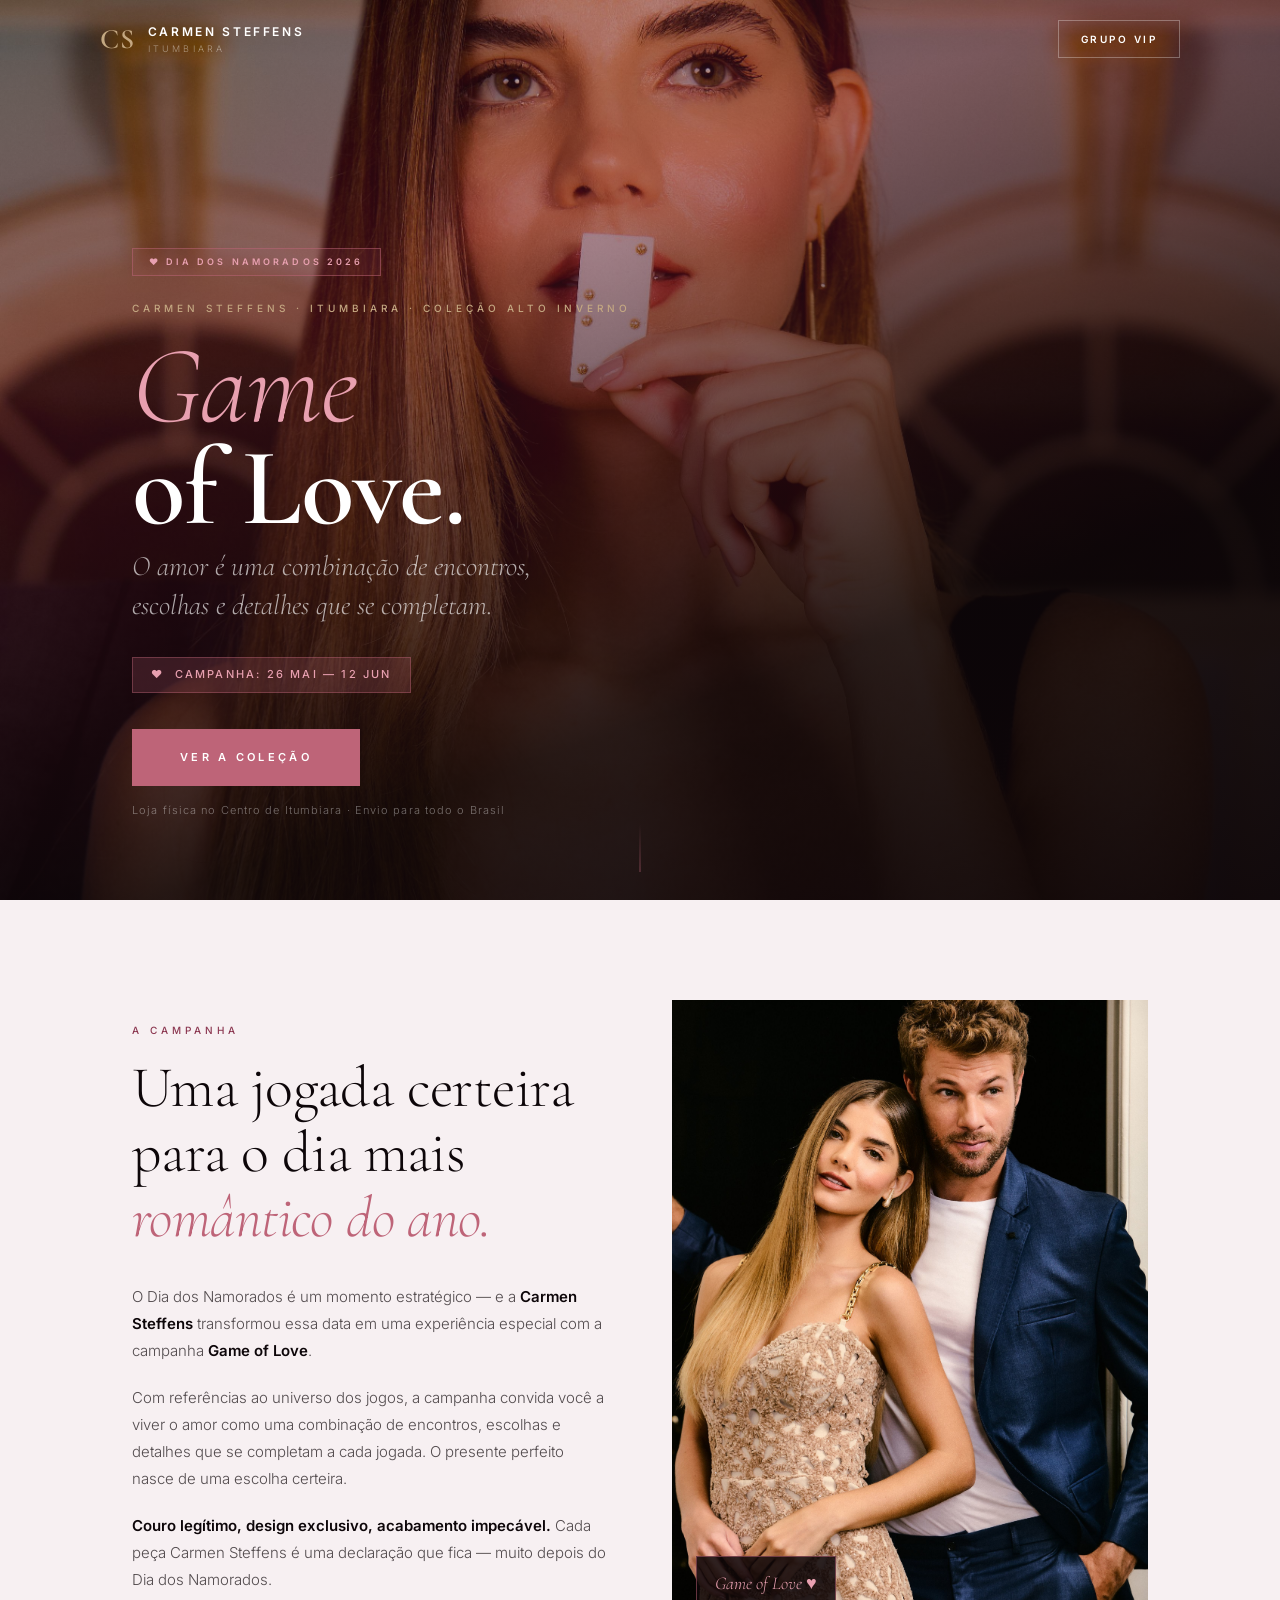
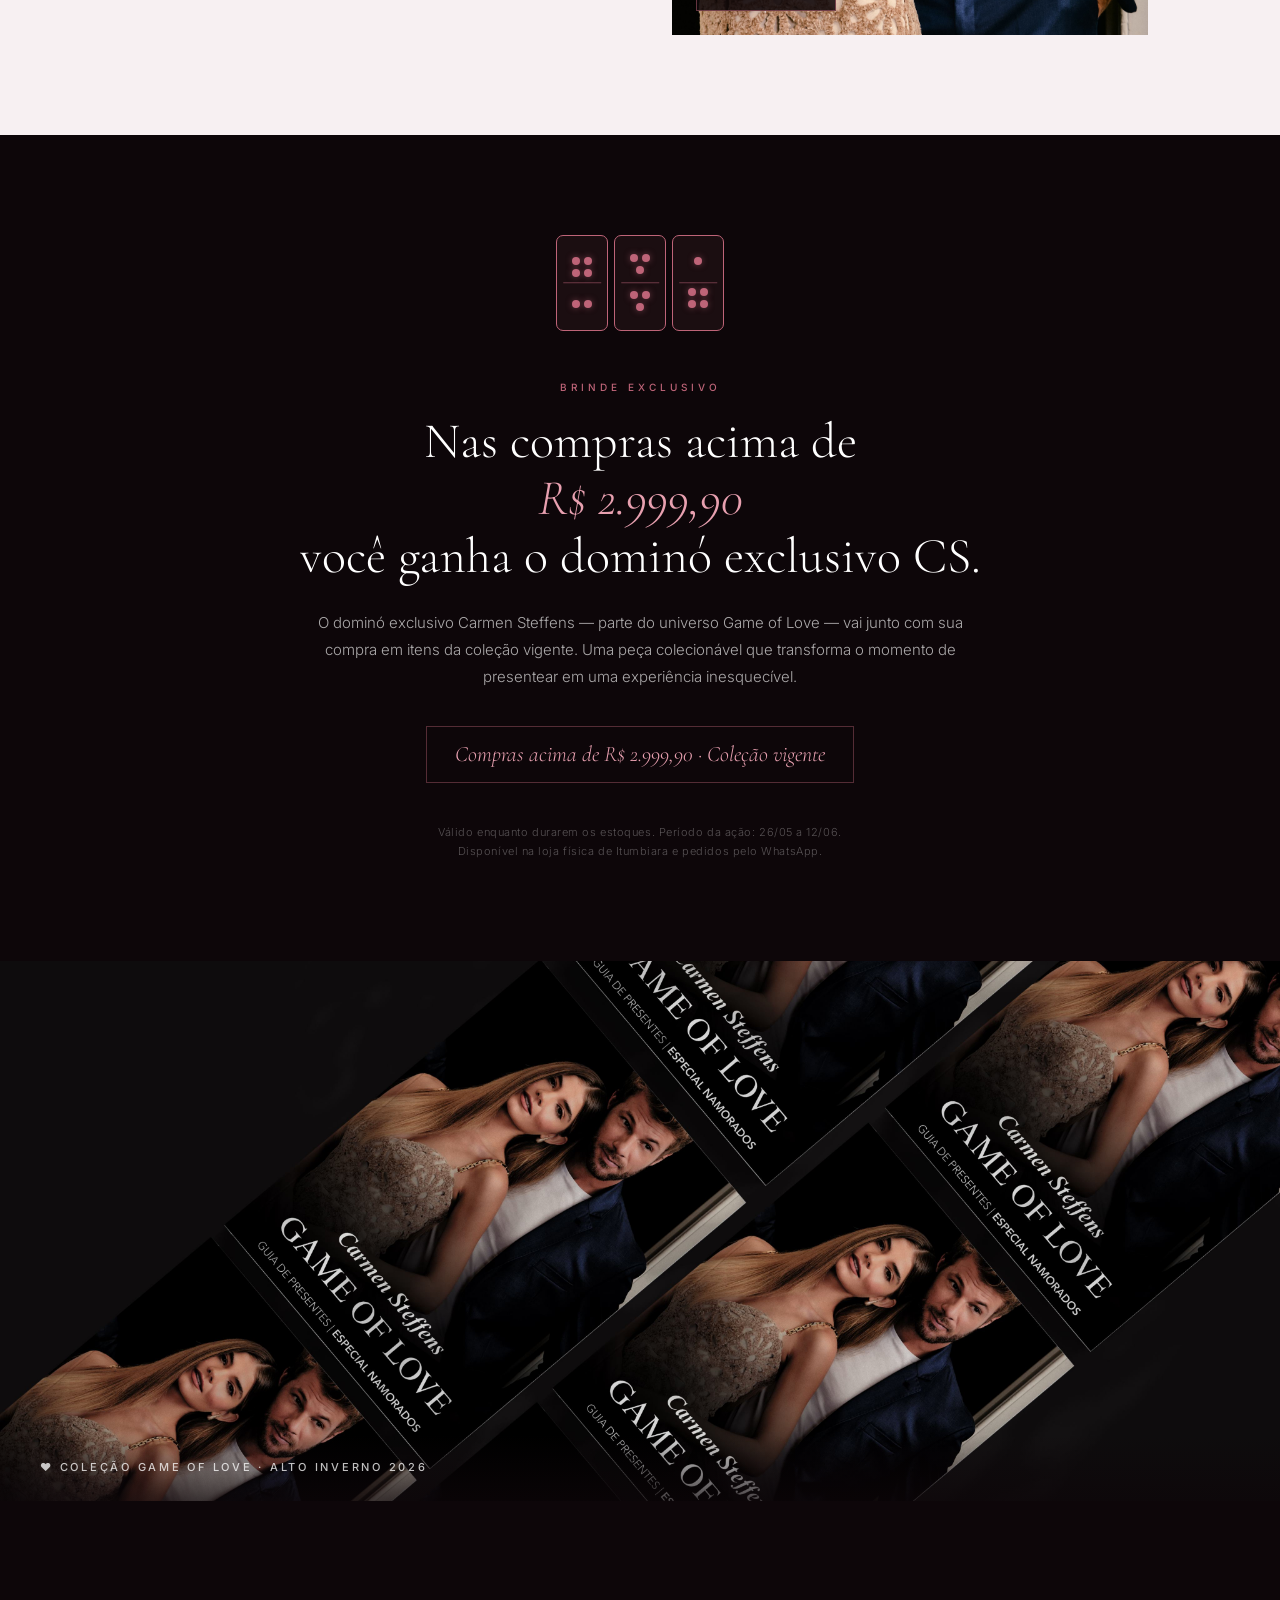
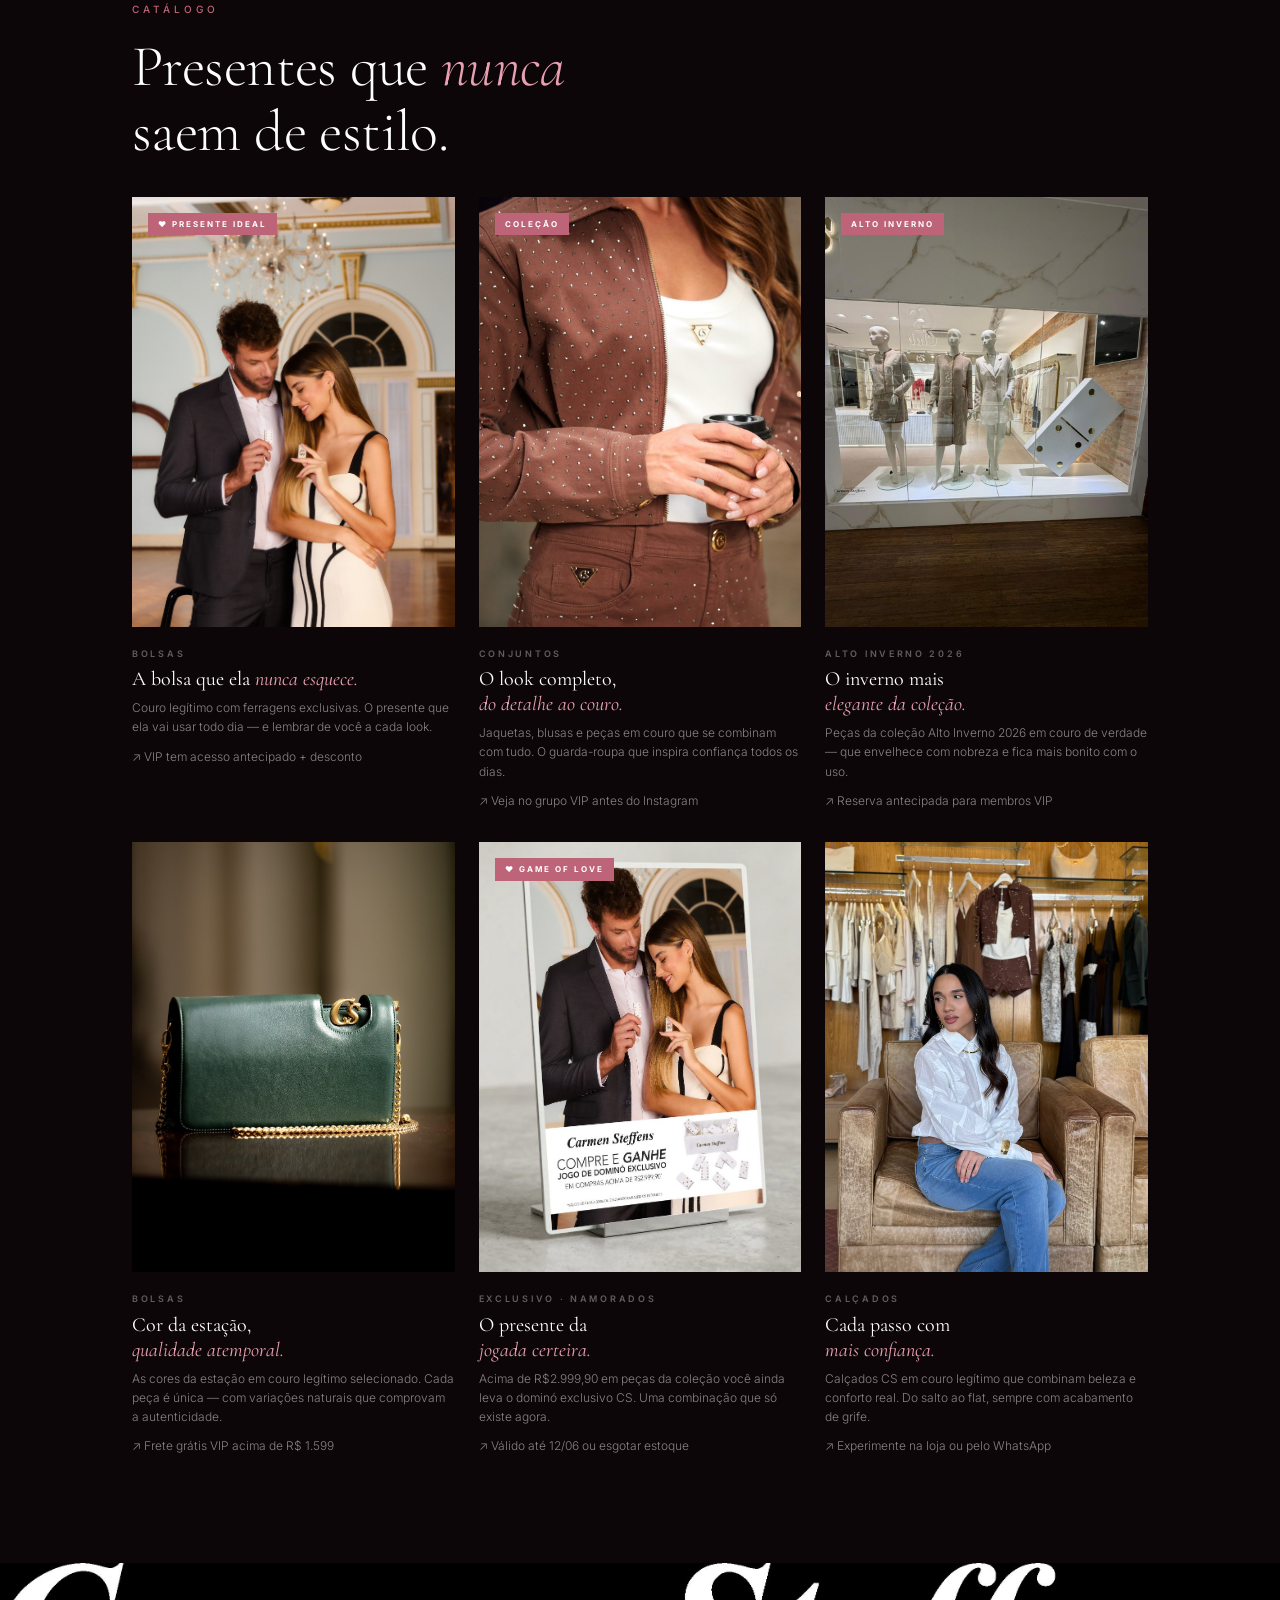
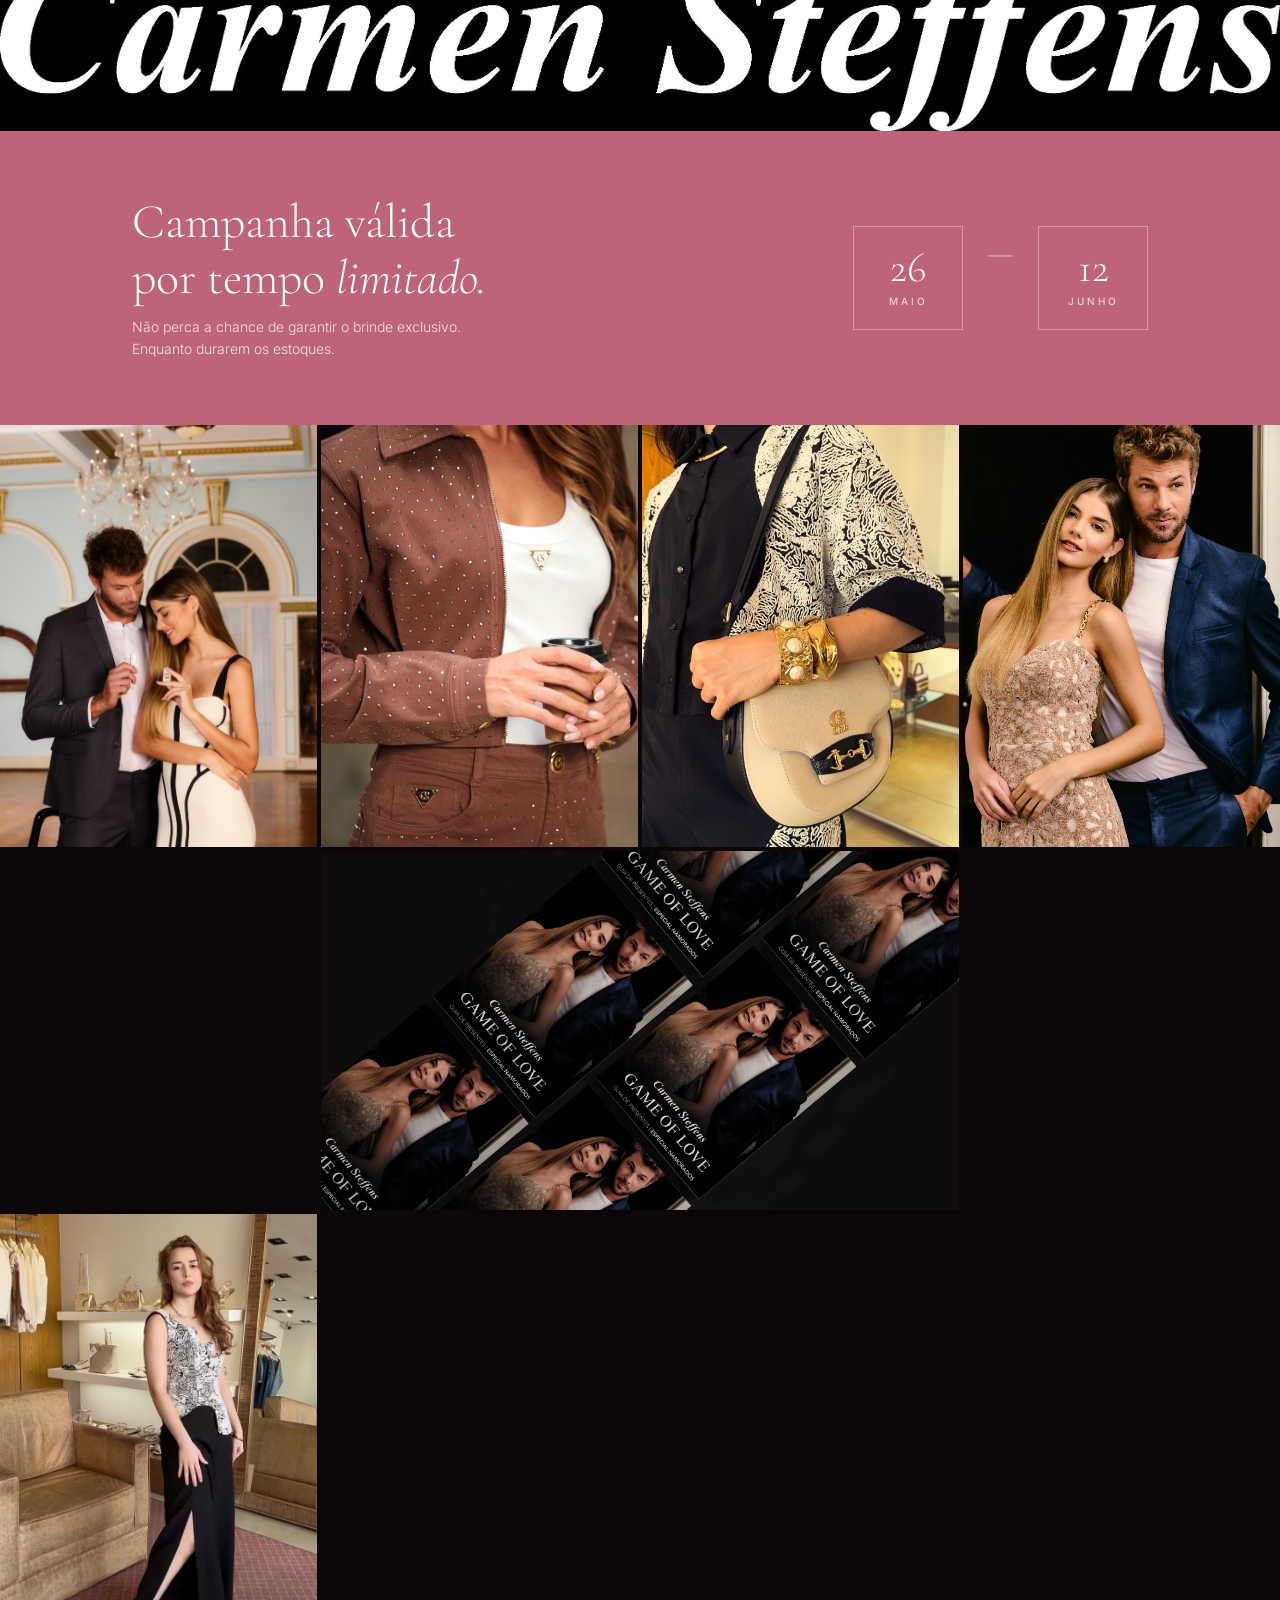
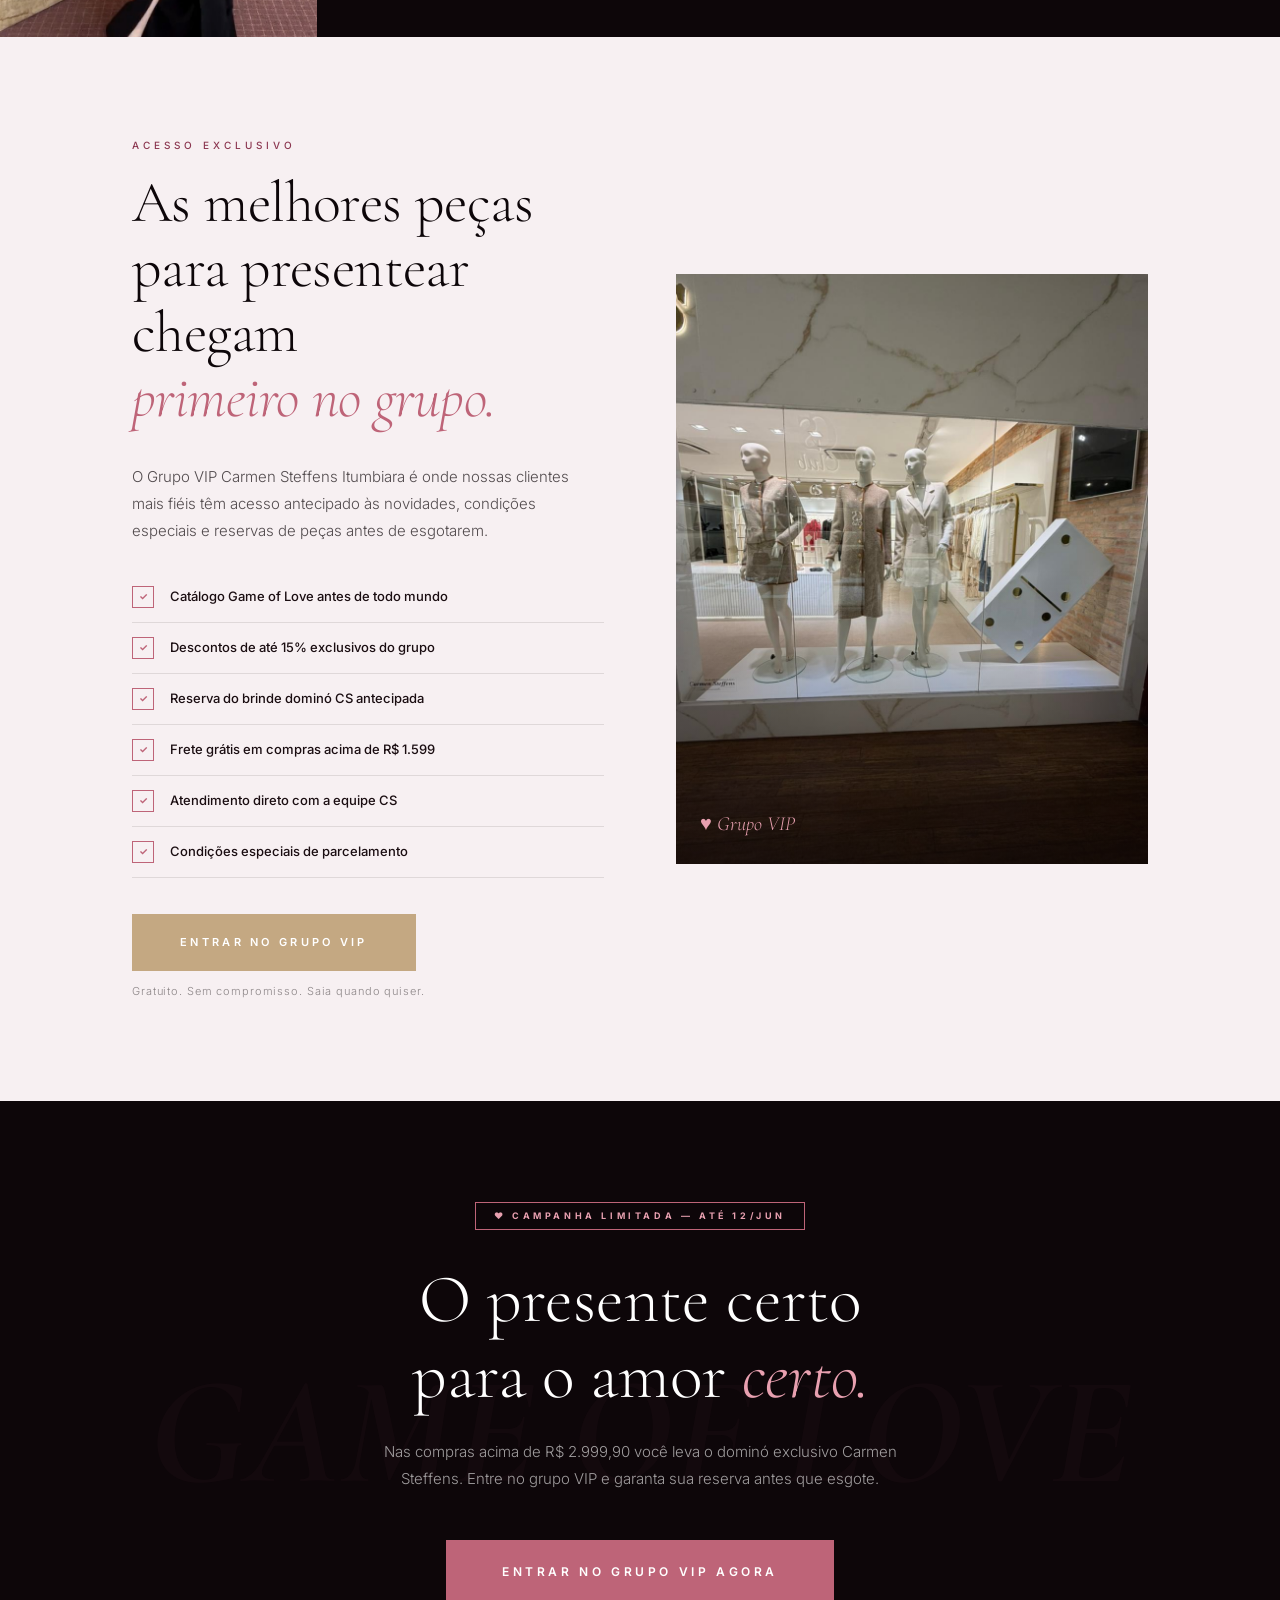
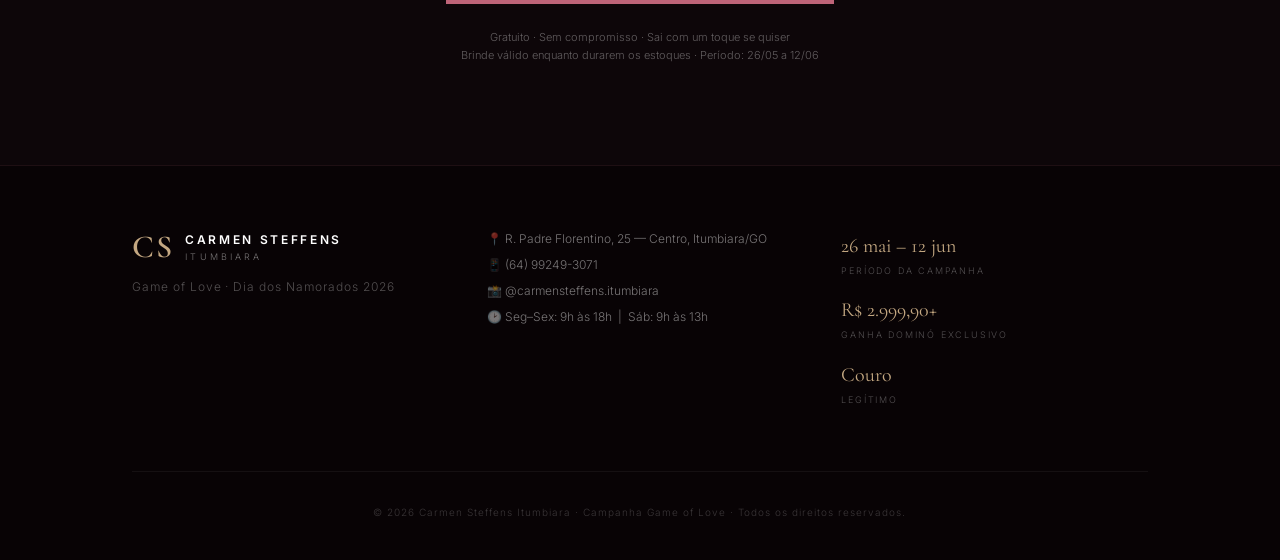
==== commit 28283f39: "feat: integrate PDF campaign images throughout page - Hero: pdf-p1-img7 (user choice) - Campanha: pd" ====
--- a/index.html
+++ b/index.html
@@ -7,7 +7,7 @@
   <meta name="description" content="Game of Love. O presente perfeito para o Dia dos Namorados. Carmen Steffens Itumbiara — couro legítimo, design exclusivo.">
   <meta property="og:title" content="Game of Love — Carmen Steffens Itumbiara">
   <meta property="og:description" content="Nas compras acima de R$2.999,90 você ganha um dominó exclusivo CS. Dia dos Namorados até 12/06.">
-  <meta property="og:image" content="images/insta-look-03.jpg">
+  <meta property="og:image" content="images/pdf/pdf-p1-img7-2731x4096.jpeg">
   <link rel="preconnect" href="https://fonts.googleapis.com">
   <link rel="preconnect" href="https://fonts.gstatic.com" crossorigin>
   <link href="https://fonts.googleapis.com/css2?family=Cormorant+Garamond:ital,wght@0,300;0,400;0,500;0,600;0,700;1,300;1,400;1,500&family=Inter:wght@300;400;500;600;700&display=swap" rel="stylesheet">
@@ -793,6 +793,53 @@
       html { scroll-behavior: auto; }
       .reveal { transition: none; opacity: 1; transform: none; }
     }
+
+    /* ── EDITORIAL STRIP ──────────────────────────────── */
+    .editorial-strip {
+      position: relative;
+      overflow: hidden;
+      margin: 0;
+    }
+    .editorial-strip-img {
+      position: relative;
+      width: 100%;
+      max-height: 60vh;
+      overflow: hidden;
+    }
+    .editorial-strip-img img {
+      width: 100%;
+      height: 60vh;
+      object-fit: cover;
+      object-position: center 30%;
+      display: block;
+    }
+    .editorial-strip-overlay {
+      position: absolute;
+      bottom: 0; left: 0; right: 0;
+      padding: 24px 40px;
+      background: linear-gradient(to top, rgba(13,6,9,0.7) 0%, transparent 100%);
+    }
+    .editorial-strip-tag {
+      font-family: 'Inter', sans-serif;
+      font-size: 11px;
+      font-weight: 500;
+      letter-spacing: 0.25em;
+      text-transform: uppercase;
+      color: rgba(255,255,255,0.75);
+    }
+
+    /* ── CAMPAIGN BANNER STRIP ────────────────────────── */
+    .campaign-banner-strip {
+      width: 100%;
+      overflow: hidden;
+      line-height: 0;
+    }
+    .campaign-banner-strip img {
+      width: 100%;
+      height: auto;
+      display: block;
+      object-fit: cover;
+    }
   </style>
 </head>
 <body>
@@ -814,7 +861,7 @@
   <!-- ══ 01 HERO ════════════════════════════════════════════════ -->
   <section class="hero-full">
     <div class="hero-bg">
-      <img src="images/insta-look-03.jpg" alt="Game of Love — Carmen Steffens" class="hero-bg-img">
+      <img src="images/pdf/pdf-p1-img7-2731x4096.jpeg" alt="Game of Love — Carmen Steffens" class="hero-bg-img">
       <div class="hero-overlay"></div>
     </div>
     <div class="hero-content container">
@@ -865,7 +912,7 @@
           </p>
         </div>
         <div class="campanha-image">
-          <img src="images/insta-bolsa-principal.jpg" alt="Coleção Game of Love — Carmen Steffens">
+          <img src="images/pdf/pdf-p1-img2-2518x4096.jpeg" alt="Coleção Game of Love — Carmen Steffens">
           <div class="campanha-image-badge">Game of Love &hearts;</div>
         </div>
       </div>
@@ -911,6 +958,16 @@
     </div>
   </section>
 
+  <!-- ══ 03b EDITORIAL ════════════════════════════════════════ -->
+  <section class="editorial-strip">
+    <div class="editorial-strip-img">
+      <img src="images/pdf/pdf-p1-img1-4096x2731.jpeg" alt="Game of Love — Carmen Steffens editorial" loading="lazy">
+      <div class="editorial-strip-overlay">
+        <p class="editorial-strip-tag">&#9829; Coleção Game of Love · Alto Inverno 2026</p>
+      </div>
+    </div>
+  </section>
+
   <!-- ══ 04 PRODUTOS ════════════════════════════════════════════ -->
   <section class="produtos">
     <div class="container">
@@ -923,7 +980,7 @@
 
         <article class="produto-card reveal">
           <div class="produto-img-wrap">
-            <img src="images/insta-bolsa-principal.jpg" alt="Bolsa Carmen Steffens couro" loading="lazy">
+            <img src="images/pdf/pdf-p1-img11-2731x4096.jpeg" alt="Bolsa Carmen Steffens couro" loading="lazy">
             <span class="produto-badge">&#9829; PRESENTE IDEAL</span>
           </div>
           <div class="produto-info">
@@ -949,7 +1006,7 @@
 
         <article class="produto-card reveal">
           <div class="produto-img-wrap">
-            <img src="images/insta-look-04.jpg" alt="Look Carmen Steffens" loading="lazy">
+            <img src="images/pdf/pdf-p1-img4-960x1280.jpeg" alt="Look Carmen Steffens" loading="lazy">
             <span class="produto-badge">ALTO INVERNO</span>
           </div>
           <div class="produto-info">
@@ -974,7 +1031,7 @@
 
         <article class="produto-card reveal">
           <div class="produto-img-wrap">
-            <img src="images/new-produto-c.jpg" alt="Carmen Steffens Game of Love" loading="lazy">
+            <img src="images/pdf/pdf-p1-img9-785x1087.jpeg" alt="Carmen Steffens Game of Love" loading="lazy">
             <span class="produto-badge">&#9829; GAME OF LOVE</span>
           </div>
           <div class="produto-info">
@@ -1000,6 +1057,11 @@
       </div>
     </div>
   </section>
+
+  <!-- ══ BANNER STRIP ════════════════════════════════════════ -->
+  <div class="campaign-banner-strip">
+    <img src="images/pdf/pdf-p1-img8-3023x397.jpeg" alt="Game of Love — Carmen Steffens" loading="lazy">
+  </div>
 
   <!-- ══ 05 PERÍODO ════════════════════════════════════════════ -->
   <section class="periodo">
@@ -1028,7 +1090,7 @@
   <section class="galeria">
     <div class="galeria-grid">
       <figure class="gal-item gal-item--tall reveal">
-        <img src="images/insta-look-01.jpg" alt="Carmen Steffens Namorados" loading="lazy">
+        <img src="images/pdf/pdf-p1-img11-2731x4096.jpeg" alt="Carmen Steffens Namorados" loading="lazy">
       </figure>
       <figure class="gal-item reveal">
         <img src="images/insta-look-02.jpg" alt="Carmen Steffens couro" loading="lazy">
@@ -1037,10 +1099,10 @@
         <img src="images/gallery-05-bolsa-bege.jpg" alt="Bolsa CS" loading="lazy">
       </figure>
       <figure class="gal-item gal-item--tall reveal">
-        <img src="images/insta-look-03.jpg" alt="Look Game of Love" loading="lazy">
+        <img src="images/pdf/pdf-p1-img2-2518x4096.jpeg" alt="Look Game of Love" loading="lazy">
       </figure>
       <figure class="gal-item gal-item--wide reveal">
-        <img src="images/new-editorial-grande.jpg" alt="Carmen Steffens editorial" loading="lazy">
+        <img src="images/pdf/pdf-p1-img1-4096x2731.jpeg" alt="Carmen Steffens editorial" loading="lazy">
       </figure>
       <figure class="gal-item reveal">
         <img src="images/insta-vitrine-01.jpg" alt="CS Itumbiara" loading="lazy">
@@ -1078,7 +1140,7 @@
           <p class="vip-microcopy">Gratuito. Sem compromisso. Saia quando quiser.</p>
         </div>
         <div class="vip-image reveal">
-          <img src="images/insta-look-05.jpg" alt="Carmen Steffens VIP">
+          <img src="images/pdf/pdf-p1-img4-960x1280.jpeg" alt="Carmen Steffens VIP">
           <div class="vip-image-overlay"></div>
           <div class="vip-image-tag">&#9829; Grupo VIP</div>
         </div>
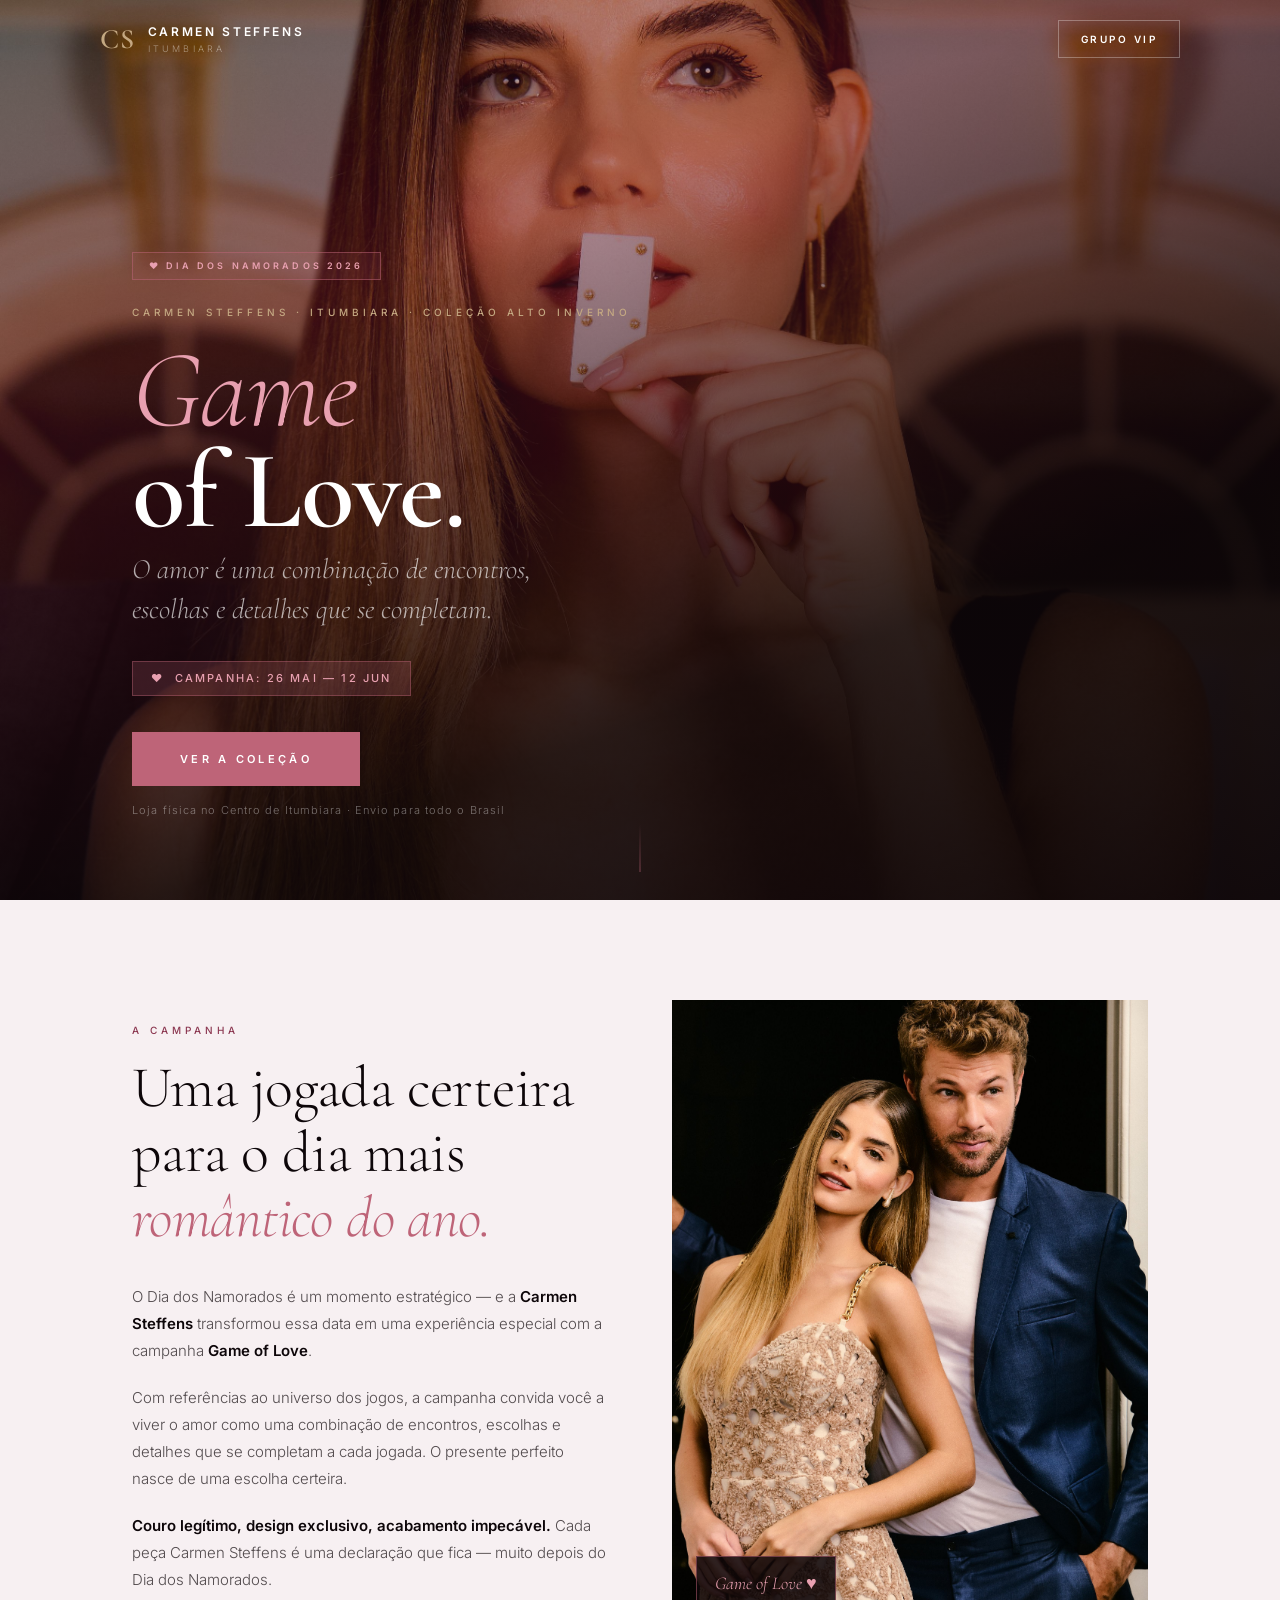
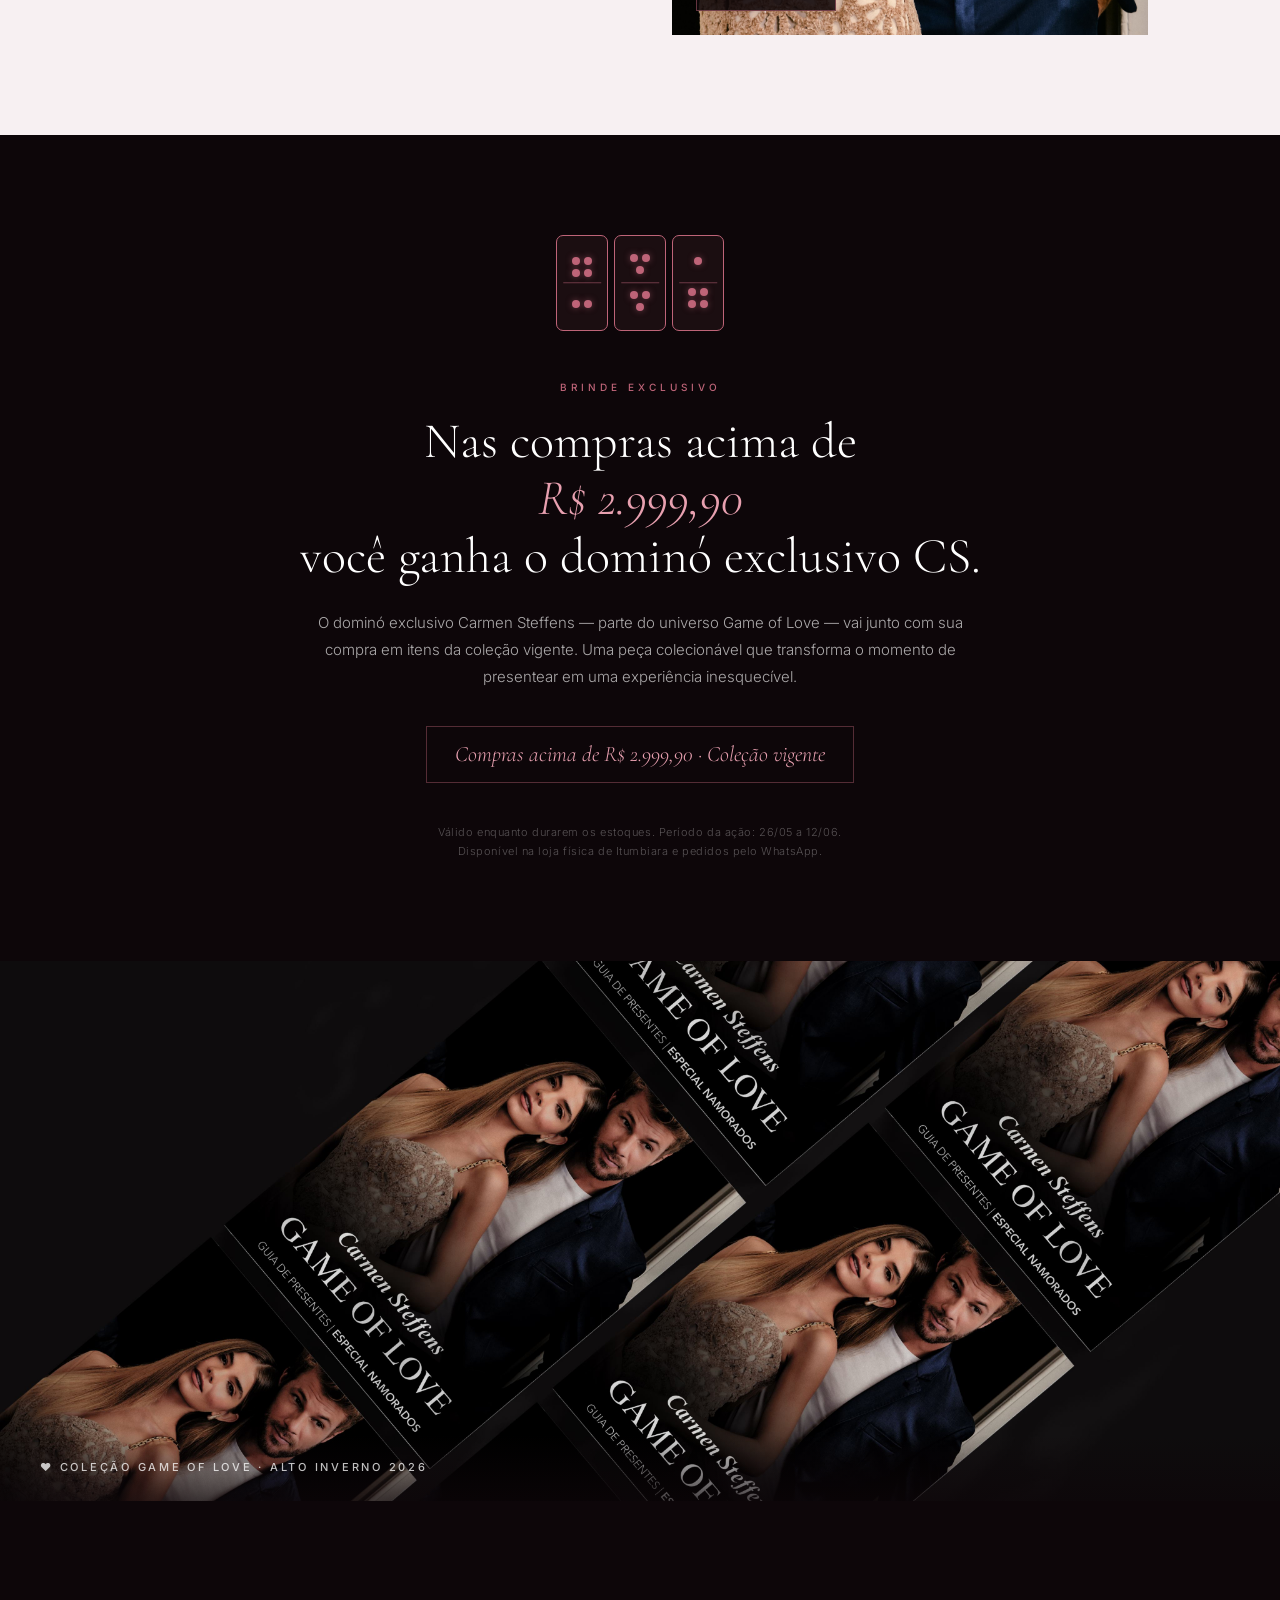
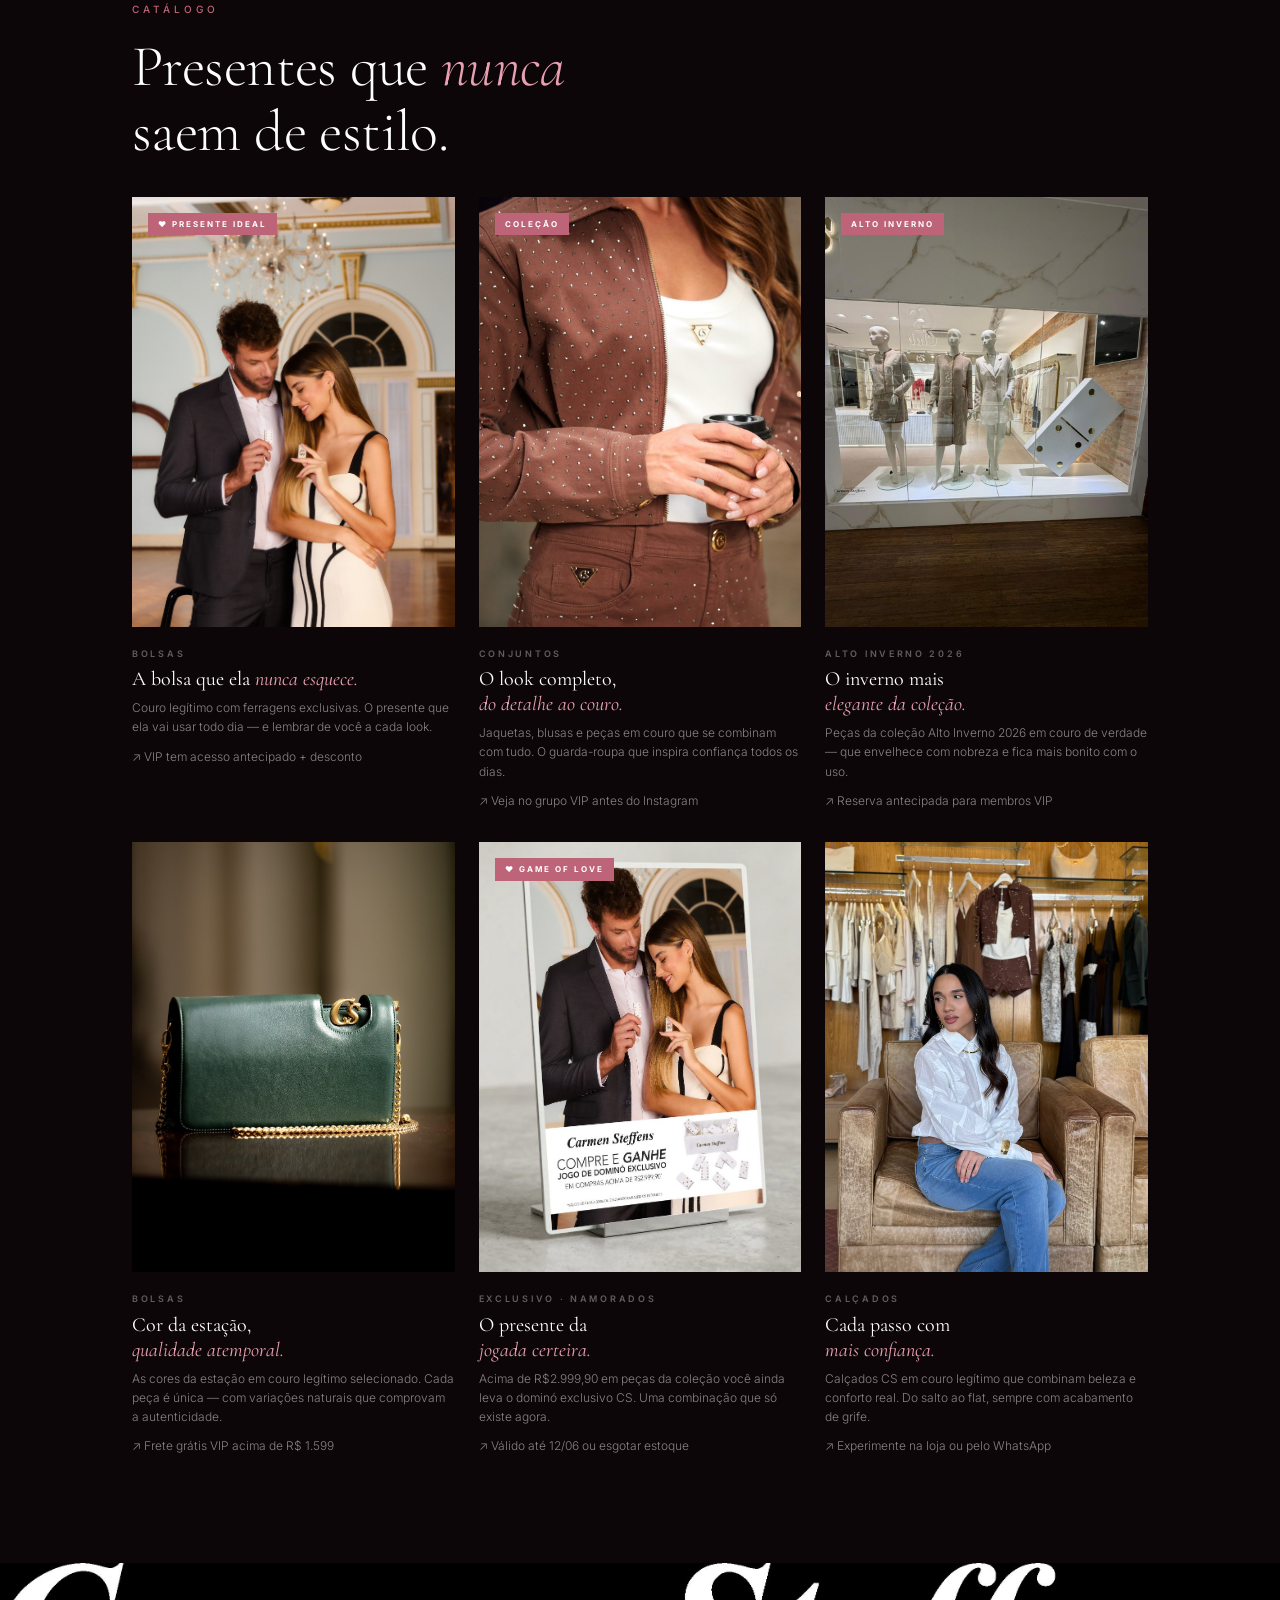
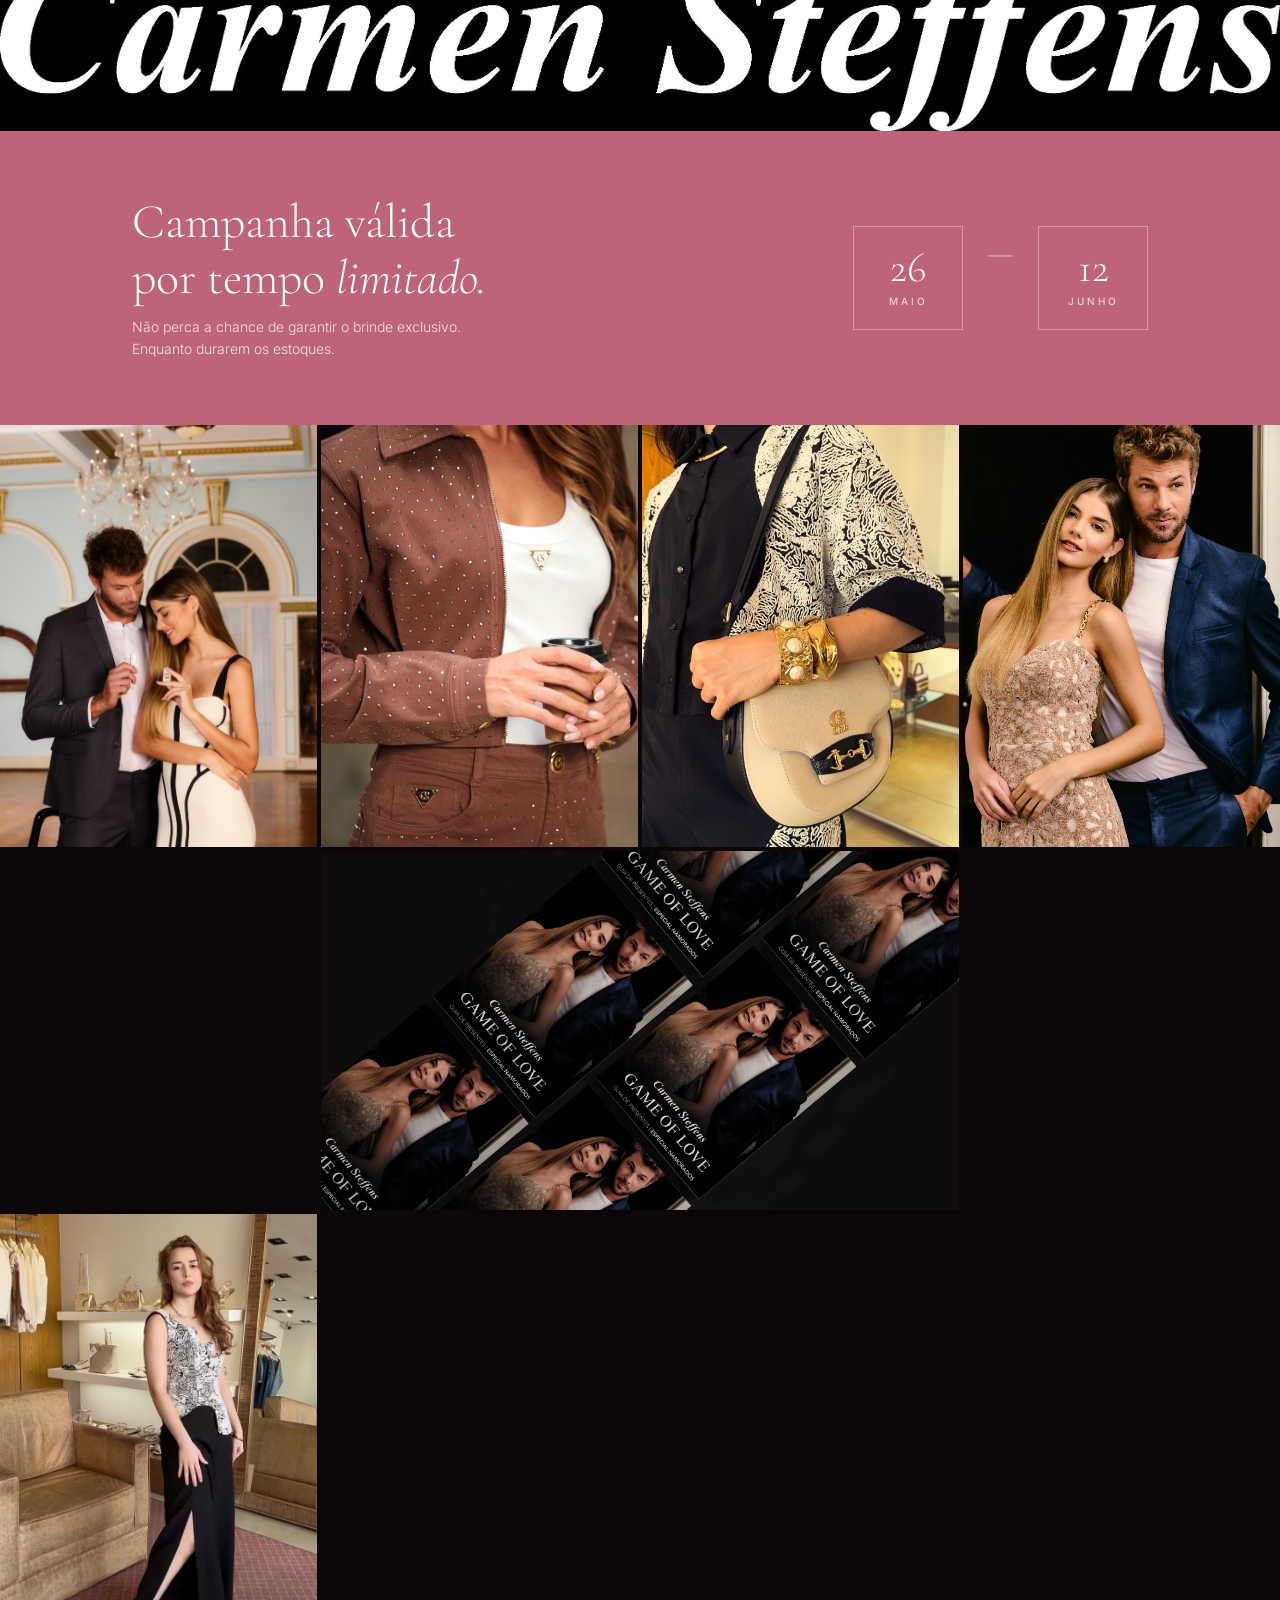
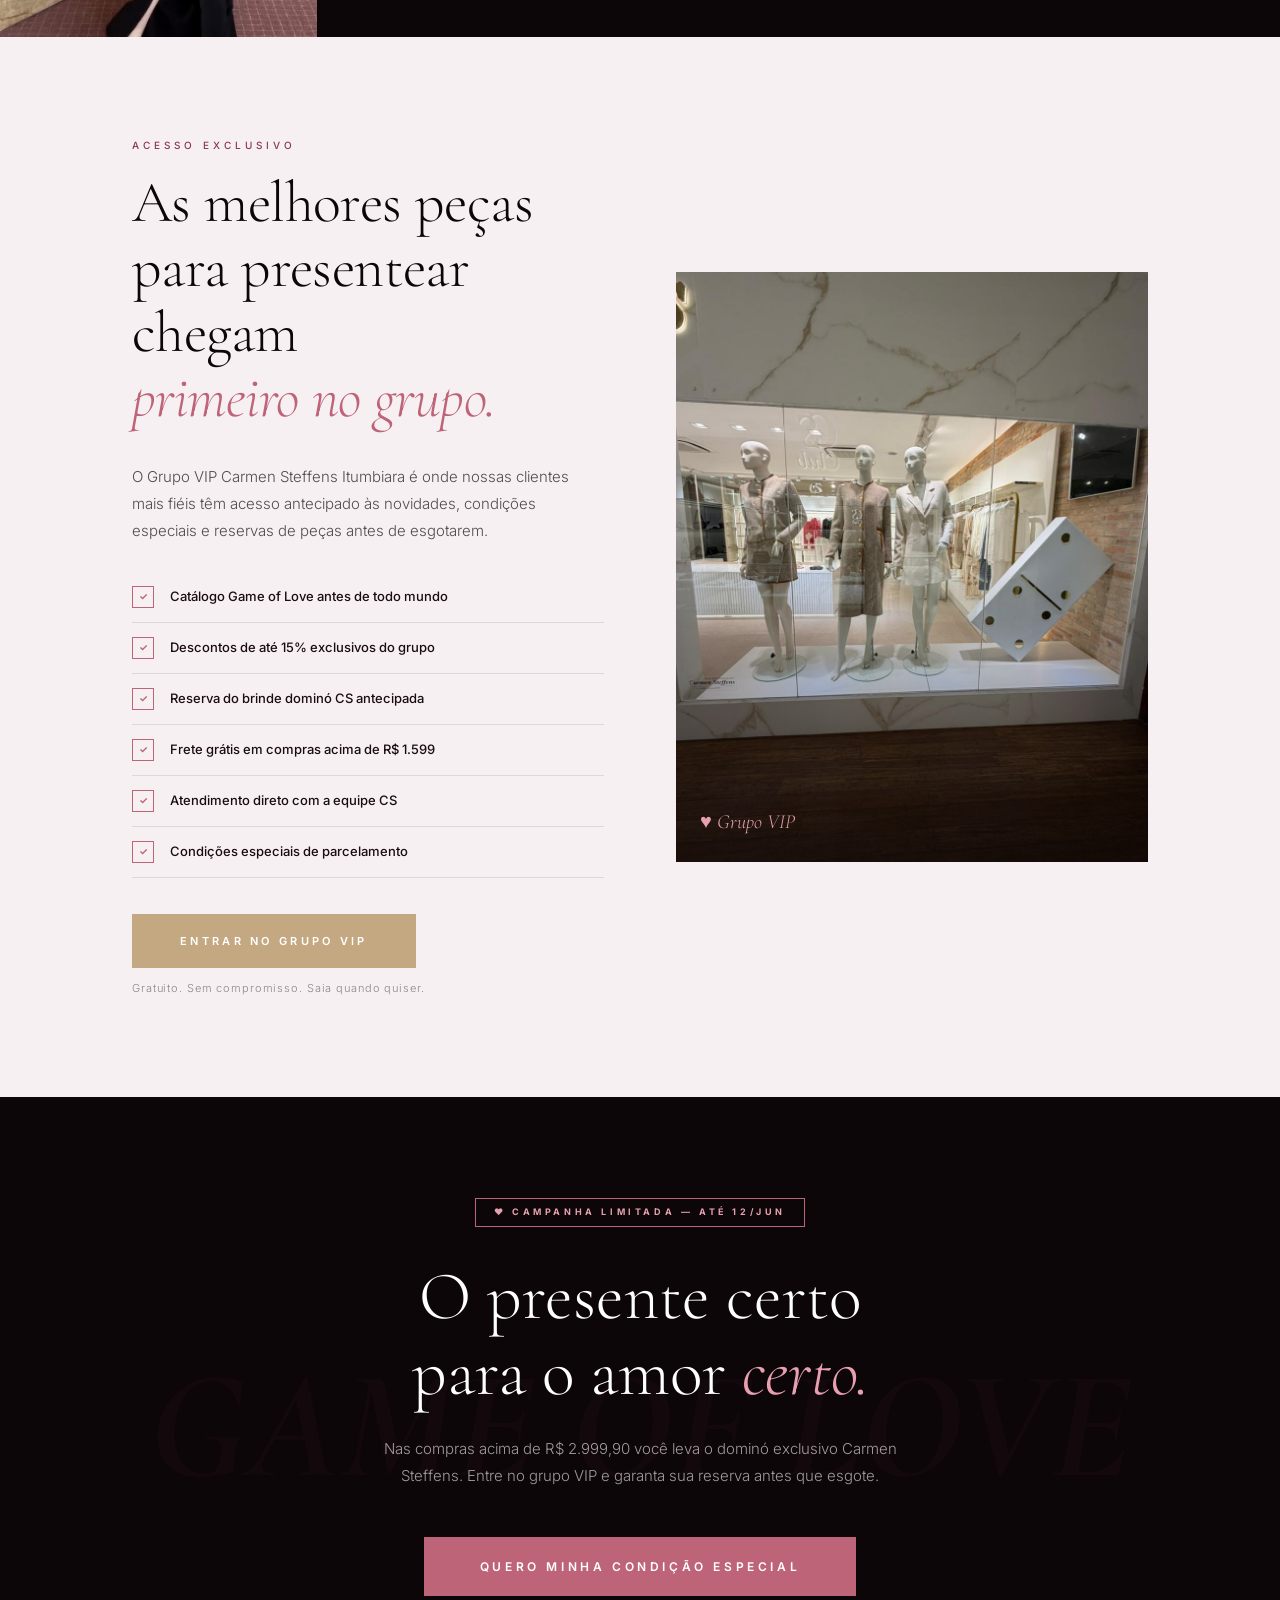
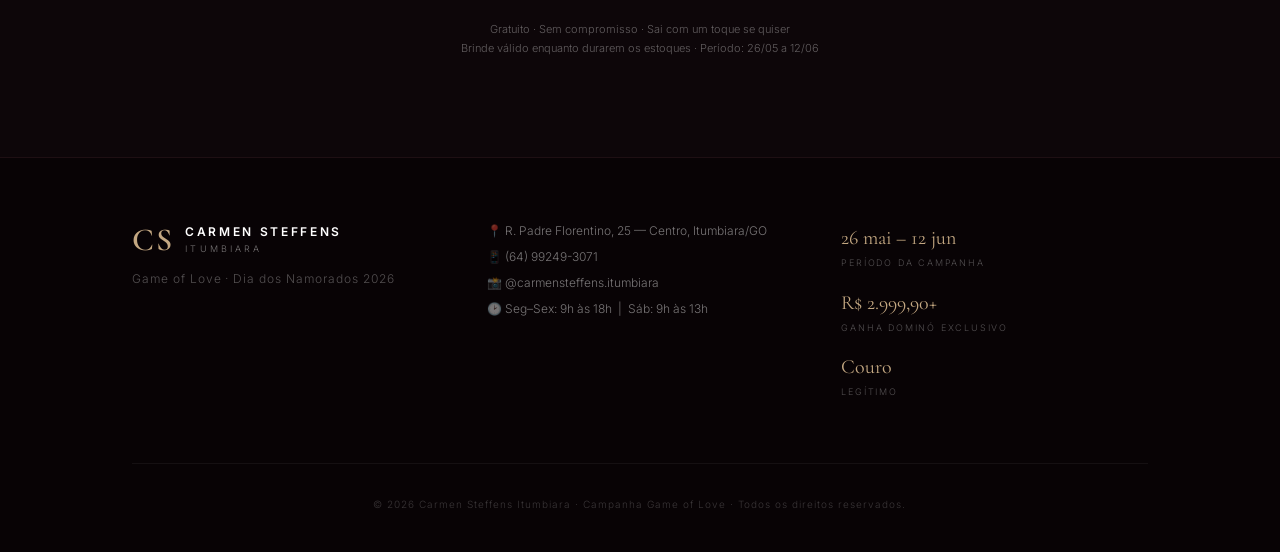
==== commit 847dc1d0: "feat: popup oferta exclusiva PRIMEIRA10 — 10% clube de desconto Clique nos botões CTA abre popup ant" ====
--- a/index.html
+++ b/index.html
@@ -776,6 +776,7 @@
       .gal-item--wide { grid-column: span 2; aspect-ratio: 3/2; }
     }
     @media (max-width: 640px) {
+      .hero-eyebrow { display: none; }
       .hero-full { padding-top: 72px; padding-bottom: 60px; }
       .navbar { padding: 16px 20px; }
       .navbar--scrolled { padding: 12px 20px; }
@@ -840,6 +841,128 @@
       display: block;
       object-fit: cover;
     }
+
+    /* ── POPUP OFERTA EXCLUSIVA ───────────────────────────────── */
+    .popup-overlay {
+      display: none;
+      position: fixed;
+      inset: 0;
+      z-index: 999;
+      background: rgba(13,6,9,0.88);
+      backdrop-filter: blur(6px);
+      -webkit-backdrop-filter: blur(6px);
+      align-items: center;
+      justify-content: center;
+      padding: 20px;
+    }
+    .popup-overlay.active { display: flex; }
+    .popup-box {
+      background: #1A0D11;
+      border: 1px solid rgba(190,100,120,0.35);
+      border-radius: 4px;
+      max-width: 480px;
+      width: 100%;
+      padding: 48px 40px 40px;
+      position: relative;
+      text-align: center;
+      animation: popupIn 0.35s cubic-bezier(0.34,1.56,0.64,1);
+    }
+    @keyframes popupIn {
+      from { opacity: 0; transform: scale(0.88) translateY(20px); }
+      to   { opacity: 1; transform: scale(1) translateY(0); }
+    }
+    .popup-close {
+      position: absolute;
+      top: 16px; right: 20px;
+      background: none;
+      border: none;
+      color: rgba(255,255,255,0.4);
+      font-size: 22px;
+      cursor: pointer;
+      line-height: 1;
+      transition: color 0.2s;
+    }
+    .popup-close:hover { color: #fff; }
+    .popup-heart {
+      font-size: 32px;
+      margin-bottom: 16px;
+      display: block;
+    }
+    .popup-title {
+      font-family: 'Cormorant Garamond', serif;
+      font-size: clamp(26px, 5vw, 34px);
+      font-weight: 500;
+      color: #FFFFFF;
+      line-height: 1.2;
+      margin-bottom: 12px;
+    }
+    .popup-title em { color: #E8A0B0; font-style: italic; }
+    .popup-desc {
+      font-size: 14px;
+      font-weight: 300;
+      color: rgba(255,255,255,0.7);
+      line-height: 1.6;
+      margin-bottom: 28px;
+    }
+    .popup-coupon {
+      background: rgba(190,100,120,0.12);
+      border: 1.5px dashed #BE6478;
+      border-radius: 4px;
+      padding: 18px 24px;
+      margin-bottom: 28px;
+    }
+    .popup-coupon-label {
+      font-size: 10px;
+      font-weight: 600;
+      letter-spacing: 0.3em;
+      text-transform: uppercase;
+      color: rgba(255,255,255,0.45);
+      margin-bottom: 8px;
+    }
+    .popup-coupon-code {
+      font-family: 'Inter', monospace;
+      font-size: 28px;
+      font-weight: 700;
+      letter-spacing: 0.15em;
+      color: #E8A0B0;
+    }
+    .popup-coupon-info {
+      font-size: 11px;
+      color: rgba(255,255,255,0.4);
+      margin-top: 6px;
+      letter-spacing: 0.05em;
+    }
+    .popup-btn {
+      display: block;
+      width: 100%;
+      background: #BE6478;
+      color: #FFFFFF;
+      font-family: 'Inter', sans-serif;
+      font-size: 11px;
+      font-weight: 700;
+      letter-spacing: 0.25em;
+      text-transform: uppercase;
+      padding: 18px 24px;
+      border: none;
+      cursor: pointer;
+      transition: background 0.25s;
+      text-align: center;
+      text-decoration: none;
+    }
+    .popup-btn:hover { background: #A8566A; }
+    .popup-skip {
+      display: block;
+      margin-top: 14px;
+      font-size: 11px;
+      color: rgba(255,255,255,0.3);
+      cursor: pointer;
+      letter-spacing: 0.05em;
+    }
+    .popup-skip:hover { color: rgba(255,255,255,0.6); }
+    @media (max-width: 480px) {
+      .popup-box { padding: 36px 24px 28px; }
+      .popup-coupon-code { font-size: 24px; }
+    }
   </style>
 </head>
 <body>
@@ -854,7 +977,7 @@
           <span class="cs-logo-city">ITUMBIARA</span>
         </div>
       </div>
-      <a href="https://chat.whatsapp.com/LINK_DO_GRUPO" class="btn-nav" target="_blank" rel="noopener">Grupo VIP</a>
+      <a href="https://chat.whatsapp.com/JJKuqoNPGpAHibRVzV2Qxw?mode=gi_t" class="btn-nav" target="_blank" rel="noopener">Grupo VIP</a>
     </div>
   </nav>
 
@@ -876,9 +999,9 @@
         escolhas e detalhes que se completam.
       </p>
       <div class="hero-period">&#9829;&nbsp; CAMPANHA: 26 MAI — 12 JUN</div>
-      <a href="https://chat.whatsapp.com/LINK_DO_GRUPO" class="btn-cta" target="_blank" rel="noopener">
+      <button class="btn-cta" onclick="openVipPopup()">
         VER A COLEÇÃO
-      </a>
+      </button>
       <p class="hero-proof">Loja física no Centro de Itumbiara · Envio para todo o Brasil</p>
     </div>
     <div class="hero-scroll-hint"><span></span></div>
@@ -1134,9 +1257,9 @@
             <div class="vip-benefit-item"><span class="vip-check">✓</span><span>Atendimento direto com a equipe CS</span></div>
             <div class="vip-benefit-item"><span class="vip-check">✓</span><span>Condições especiais de parcelamento</span></div>
           </div>
-          <a href="https://chat.whatsapp.com/LINK_DO_GRUPO" class="btn-cta btn-cta--gold" target="_blank" rel="noopener">
+          <button class="btn-cta btn-cta--gold" onclick="openVipPopup()">
             ENTRAR NO GRUPO VIP
-          </a>
+          </button>
           <p class="vip-microcopy">Gratuito. Sem compromisso. Saia quando quiser.</p>
         </div>
         <div class="vip-image reveal">
@@ -1160,9 +1283,9 @@
         Nas compras acima de R$&nbsp;2.999,90 você leva o dominó exclusivo
         Carmen Steffens. Entre no grupo VIP e garanta sua reserva antes que esgote.
       </p>
-      <a href="https://chat.whatsapp.com/LINK_DO_GRUPO" class="btn-cta-final" target="_blank" rel="noopener">
-        ENTRAR NO GRUPO VIP AGORA
-      </a>
+      <button class="btn-cta-final" onclick="openVipPopup()">
+        QUERO MINHA CONDIÇÃO ESPECIAL
+      </button>
       <p class="cta-guarantee">
         Gratuito · Sem compromisso · Sai com um toque se quiser<br>
         Brinde válido enquanto durarem os estoques · Período: 26/05 a 12/06
@@ -1209,6 +1332,45 @@
     document.querySelectorAll('.reveal, .produto-card, .gal-item').forEach(function(el) {
       el.classList.add('reveal'); io.observe(el);
     });
+
+    // Popup oferta exclusiva
+    function openVipPopup() {
+      document.getElementById('vipPopup').classList.add('active');
+      document.body.style.overflow = 'hidden';
+    }
+    function closeVipPopup() {
+      document.getElementById('vipPopup').classList.remove('active');
+      document.body.style.overflow = '';
+    }
+    document.getElementById('vipPopup').addEventListener('click', function(e) {
+      if (e.target === this) closeVipPopup();
+    });
+    document.addEventListener('keydown', function(e) {
+      if (e.key === 'Escape') closeVipPopup();
+    });
   </script>
+
+  <!-- ══ POPUP OFERTA EXCLUSIVA ══════════════════════════════ -->
+  <div class="popup-overlay" id="vipPopup" role="dialog" aria-modal="true">
+    <div class="popup-box">
+      <button class="popup-close" onclick="closeVipPopup()" aria-label="Fechar">&#x2715;</button>
+      <span class="popup-heart">&#9829;</span>
+      <h2 class="popup-title">Você acaba de<br>ganhar <em>10% off</em><br>em toda a linha</h2>
+      <p class="popup-desc">
+        Condição exclusiva para quem acessa agora.<br>
+        Use o cupom abaixo em qualquer peça do <strong>Clube de Desconto</strong>.
+      </p>
+      <div class="popup-coupon">
+        <p class="popup-coupon-label">Seu cupom exclusivo</p>
+        <p class="popup-coupon-code">PRIMEIRA10</p>
+        <p class="popup-coupon-info">10% em toda a linha · Clube de Desconto</p>
+      </div>
+      <a href="https://chat.whatsapp.com/JJKuqoNPGpAHibRVzV2Qxw?mode=gi_t" class="popup-btn" target="_blank" rel="noopener" onclick="closeVipPopup()">
+        RESGATAR NO GRUPO VIP &rarr;
+      </a>
+      <span class="popup-skip" onclick="closeVipPopup()">Fechar</span>
+    </div>
+  </div>
+
 </body>
 </html>
